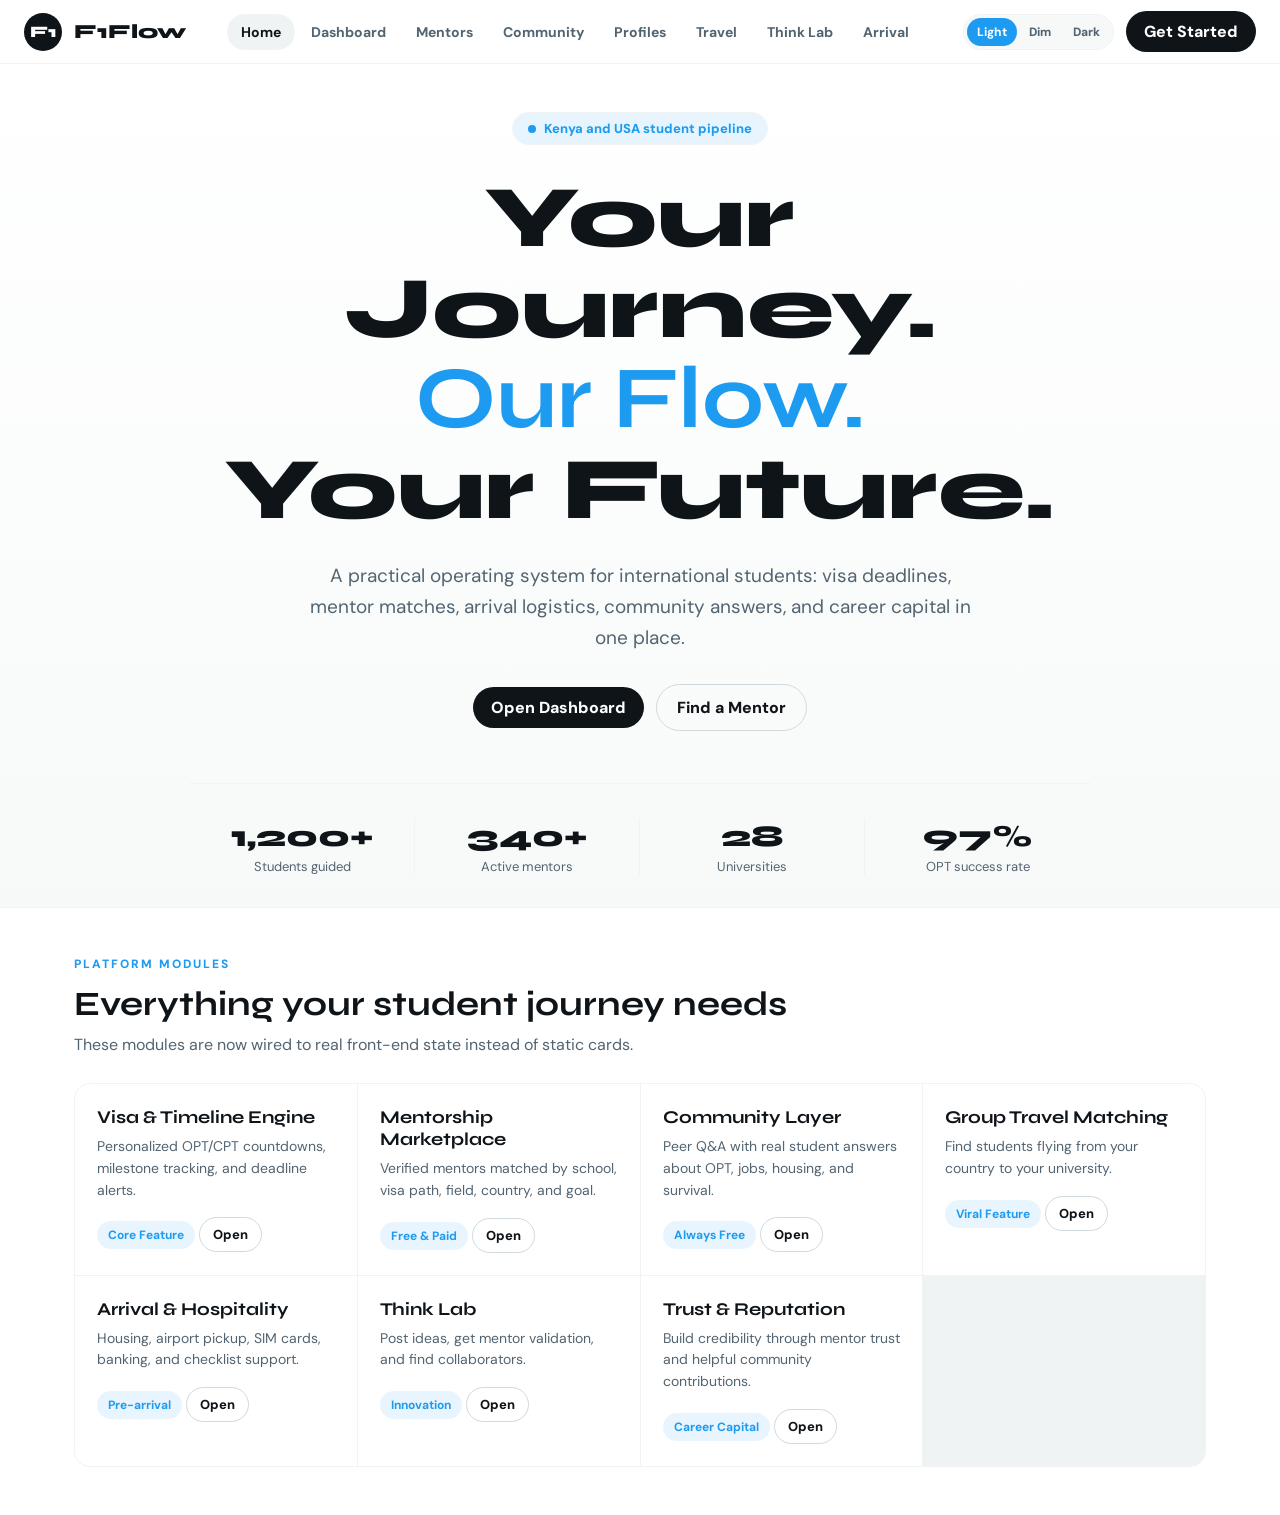
==== index.html @ 2e5401c5 "Add files via upload" ====
<!DOCTYPE html>
<html lang="en">
<head>
  <meta charset="UTF-8">
  <meta name="viewport" content="width=device-width, initial-scale=1.0">
  <title>F1Flow - Student Journey Dashboard</title>
  <link rel="preconnect" href="https://fonts.googleapis.com">
  <link rel="preconnect" href="https://fonts.gstatic.com" crossorigin>
  <link href="https://fonts.googleapis.com/css2?family=DM+Sans:ital,wght@0,300;0,400;0,500;0,700;1,300&family=Syne:wght@500;700;800&display=swap" rel="stylesheet">
  <link rel="stylesheet" href="styles.css">
</head>
<body>
  <nav class="topbar">
    <button class="brand" data-page="home" aria-label="Go to home">
      <span class="brand-mark">F1</span>
      <span class="brand-name">F1Flow</span>
    </button>
    <div class="nav-links" aria-label="Primary navigation">
      <button class="nav-link active" data-page="home">Home</button>
      <button class="nav-link" data-page="dashboard">Dashboard</button>
      <button class="nav-link" data-page="mentors">Mentors</button>
      <button class="nav-link" data-page="community">Community</button>
      <button class="nav-link" data-page="profiles">Profiles</button>
      <button class="nav-link" data-page="travel">Travel</button>
      <button class="nav-link" data-page="thinklab">Think Lab</button>
      <button class="nav-link" data-page="arrival">Arrival</button>
    </div>
    <div class="nav-actions">
      <div class="theme-switcher" aria-label="Theme switcher">
        <button class="theme-option active" data-theme="light">Light</button>
        <button class="theme-option" data-theme="dim">Dim</button>
        <button class="theme-option" data-theme="dark">Dark</button>
      </div>
      <button class="nav-cta" id="open-profile">Get Started</button>
    </div>
  </nav>

  <main>
    <section id="page-home" class="page active">
      <div class="hero">
        <div class="hero-bg" aria-hidden="true"></div>
        <div class="hero-content">
          <p class="eyebrow"><span></span> Kenya and USA student pipeline</p>
          <h1>Your Journey.<br><strong>Our Flow.</strong><br>Your Future.</h1>
          <p class="hero-copy">A practical operating system for international students: visa deadlines, mentor matches, arrival logistics, community answers, and career capital in one place.</p>
          <div class="hero-actions">
            <button class="btn primary" data-page="dashboard">Open Dashboard</button>
            <button class="btn secondary" data-page="mentors">Find a Mentor</button>
          </div>
          <div class="hero-stats">
            <article><strong>1,200+</strong><span>Students guided</span></article>
            <article><strong>340+</strong><span>Active mentors</span></article>
            <article><strong>28</strong><span>Universities</span></article>
            <article><strong>97%</strong><span>OPT success rate</span></article>
          </div>
        </div>
      </div>

      <section class="section">
        <p class="section-label">Platform Modules</p>
        <h2>Everything your student journey needs</h2>
        <p class="section-copy">These modules are now wired to real front-end state instead of static cards.</p>
        <div class="module-grid" id="module-grid"></div>
      </section>
    </section>

    <section id="page-dashboard" class="page shell">
      <div class="dashboard-grid">
        <div class="stack">
          <section class="panel profile-panel">
            <div class="avatar" id="dashboard-initials">FK</div>
            <div>
              <h2 id="dashboard-name">Welcome back, Fredrick</h2>
              <p id="dashboard-summary">Indiana University Bloomington · Health Informatics · F-1 Visa</p>
              <div class="badges">
                <span>F-1 Active</span>
                <span>OPT Eligible</span>
                <span>Trusted by 3 mentors</span>
              </div>
            </div>
          </section>

          <section class="panel timeline-panel">
            <div class="panel-title">Your Visa Timeline</div>
            <div class="countdown">
              <strong id="countdown-num">--</strong>
              <span id="countdown-label">days until OPT application window closes</span>
            </div>
            <div class="progress"><span id="timeline-fill"></span></div>
            <div class="timeline-meta">
              <span id="program-start">Program Start: Aug 2023</span>
              <span id="opt-deadline">OPT Deadline: --</span>
            </div>
            <div class="timeline-steps" id="timeline-steps"></div>
            <div class="actions-row">
              <button class="btn small primary" id="download-checklist">Download I-765 Checklist</button>
              <button class="btn small secondary" data-page="mentors">Ask a Mentor</button>
            </div>
          </section>

          <section class="metric-row">
            <article class="metric"><strong>82</strong><span>CPT Days Used</span></article>
            <article class="metric"><strong>3</strong><span>Mentors Trusted You</span></article>
            <article class="metric"><strong>12</strong><span>Community Answers</span></article>
          </section>

          <section class="panel">
            <div class="panel-title">Your Alerts</div>
            <div id="alerts"></div>
          </section>

          <section class="panel">
            <div class="panel-title">Quick Actions</div>
            <div class="quick-actions" id="quick-actions"></div>
          </section>
        </div>

        <aside class="stack">
          <section class="panel">
            <div class="panel-title">Matched Mentors</div>
            <div class="mini-list" id="matched-mentors"></div>
            <button class="btn small secondary full" data-page="mentors">View All Mentors</button>
          </section>
          <section class="panel trust-panel">
            <div class="panel-title">Trust Profile</div>
            <strong>3</strong>
            <span>Mentors trust you</span>
            <div class="trust-bars">
              <label>Reliability <span style="--w:90%"></span></label>
              <label>Helpfulness <span style="--w:75%"></span></label>
              <label>Engagement <span style="--w:60%"></span></label>
            </div>
          </section>
          <section class="panel">
            <div class="panel-title">Recent Activity</div>
            <div class="activity-list" id="activity-list"></div>
          </section>
        </aside>
      </div>
    </section>

    <section id="page-mentors" class="page shell">
      <header class="page-header">
        <h2>Find Your Mentor</h2>
        <p>Filter verified mentors by country, field, visa topic, and price type.</p>
      </header>
      <div class="toolbar">
        <input id="mentor-search" class="search" type="search" placeholder="Search mentors, tags, country...">
        <div class="chips" id="mentor-filters"></div>
      </div>
      <div class="card-grid" id="mentors-grid"></div>
    </section>

    <section id="page-community" class="page shell narrow">
      <header class="page-header">
        <h2>Community Q&amp;A</h2>
        <p>Questions and answers from students who are already in the journey.</p>
      </header>
      <form class="composer" id="post-form">
        <textarea id="post-body" placeholder="Ask about OPT, housing, jobs, life in the US..."></textarea>
        <div class="composer-footer">
          <select id="post-topic">
            <option>OPT/CPT</option>
            <option>Arrival</option>
            <option>Jobs</option>
            <option>Housing</option>
            <option>Life Tips</option>
          </select>
          <button class="btn small primary" type="submit">Post Question</button>
        </div>
      </form>
      <div class="chips" id="post-filters"></div>
      <div class="posts" id="posts"></div>
    </section>

    <section id="page-profiles" class="page shell profile-shell">
      <header class="page-header">
        <h2>Student &amp; Mentor Profiles</h2>
        <p>Professional profiles that show skills, education, qualifications, trust signals, and activity.</p>
      </header>
      <div class="toolbar">
        <input id="profile-search" class="search" type="search" placeholder="Search people, skills, schools...">
        <div class="chips" id="profile-filters"></div>
      </div>
      <div class="profile-layout">
        <aside class="profile-directory panel" id="profile-directory"></aside>
        <article class="profile-detail" id="profile-detail"></article>
      </div>
    </section>

    <section id="page-profile-dashboard" class="page shell profile-dashboard-shell">
      <header class="page-header">
        <button class="btn small secondary" data-page="profiles">Back to Profiles</button>
        <h2 id="profile-dashboard-title">Profile Dashboard</h2>
        <p id="profile-dashboard-subtitle">A dedicated workspace for this profile.</p>
      </header>
      <div id="profile-dashboard-content"></div>
    </section>

    <section id="page-travel" class="page shell">
      <header class="page-header">
        <h2>Group Travel Matching</h2>
        <p>Find students traveling from your country to your university and coordinate arrival together.</p>
      </header>
      <form class="finder" id="travel-form">
        <label>From Country<input id="travel-country" list="african-countries" placeholder="Search African country"></label>
        <label>To University<input id="travel-university" list="us-universities" placeholder="Search any US university"></label>
        <label>Travel Date<input id="travel-date" type="date"></label>
        <label>Intake<select id="travel-intake"><option>Fall 2025</option><option>Spring 2026</option><option>Fall 2026</option></select></label>
        <button class="btn primary" type="submit">Find Groups</button>
      </form>
      <div class="card-grid" id="travel-groups"></div>
    </section>

    <section id="page-thinklab" class="page shell">
      <header class="page-header">
        <h2>Think Lab</h2>
        <p>Post ideas, get validation, and find collaborators.</p>
      </header>
      <div class="toolbar">
        <button class="btn primary" id="submit-idea">Submit Idea</button>
        <div class="chips" id="idea-filters"></div>
      </div>
      <div class="card-grid" id="ideas-grid"></div>
    </section>

    <section id="page-arrival" class="page shell">
      <header class="page-header">
        <h2>Arrival &amp; Hospitality</h2>
        <p>Your first week checklist plus curated student services.</p>
      </header>
      <section class="panel arrival-checklist">
        <div class="panel-title">Your Arrival Checklist</div>
        <div class="checklist" id="arrival-checklist"></div>
      </section>
      <div class="chips tabs" id="arrival-tabs"></div>
      <div class="card-grid" id="arrival-services"></div>
    </section>
  </main>

  <div class="modal" id="profile-modal" aria-hidden="true">
    <form class="modal-panel" id="profile-form">
      <button type="button" class="icon-btn" id="close-profile" aria-label="Close">×</button>
      <h2>Set Up Your Profile</h2>
      <p>This personalizes your timeline, mentor matches, and travel groups.</p>
      <label>Your Name<input name="name" type="text" placeholder="Fredrick Kamau" required></label>
      <div class="split">
        <label>Country<input name="country" type="text" list="african-countries" placeholder="Search African country"></label>
        <label>Status<select name="status"><option>Current F-1 Student</option><option>Student Arriving</option><option>Mentor / Alumni</option><option>Lecturer / Educator</option></select></label>
      </div>
      <label>University<input name="university" type="text" list="us-universities" placeholder="Indiana University Bloomington"></label>
      <div class="split">
        <label>Program Start<input name="programStart" type="month" value="2023-08"></label>
        <label>Graduation Date<input name="graduation" type="month" value="2025-05"></label>
      </div>
      <label>Field of Study<select name="field"><option>Health Informatics</option><option>Computer Science</option><option>Data Science</option><option>Business</option><option>Engineering</option></select></label>
      <button class="btn primary full" type="submit">Go to My Dashboard</button>
    </form>
  </div>

  <datalist id="us-universities"></datalist>
  <datalist id="african-countries"></datalist>

  <script src="app.js"></script>
</body>
</html>
---- styles.css ----
*{box-sizing:border-box;margin:0;padding:0}
:root{
  color-scheme:light;
  --bg:#ffffff;--surface:#ffffff;--surface-2:#f7f9f9;--surface-3:#eff3f4;
  --text:#0f1419;--muted:#536471;--dim:#687684;--line:#eff3f4;--line-strong:#cfd9de;
  --accent:#1d9bf0;--accent-soft:rgba(29,155,240,.1);--green:#00ba7c;--gold:#f5a300;--red:#f4212e;
  --shadow:0 12px 28px rgba(15,20,25,.08);--nav-bg:rgba(255,255,255,.86);
}
:root[data-theme="dim"]{
  color-scheme:dark;
  --bg:#15202b;--surface:#15202b;--surface-2:#1e2b37;--surface-3:#273746;
  --text:#f7f9f9;--muted:#8b98a5;--dim:#6f7d8b;--line:#38444d;--line-strong:#536471;
  --accent:#1d9bf0;--accent-soft:rgba(29,155,240,.16);--green:#00ba7c;--gold:#ffd400;--red:#f4212e;
  --shadow:0 18px 40px rgba(0,0,0,.22);--nav-bg:rgba(21,32,43,.88);
}
:root[data-theme="dark"]{
  color-scheme:dark;
  --bg:#000000;--surface:#000000;--surface-2:#080808;--surface-3:#16181c;
  --text:#e7e9ea;--muted:#71767b;--dim:#536471;--line:#2f3336;--line-strong:#536471;
  --accent:#1d9bf0;--accent-soft:rgba(29,155,240,.18);--green:#00ba7c;--gold:#ffd400;--red:#f4212e;
  --shadow:none;--nav-bg:rgba(0,0,0,.86);
}
body{font-family:"DM Sans",-apple-system,BlinkMacSystemFont,"Segoe UI",sans-serif;background:var(--bg);color:var(--text);min-height:100vh;overflow-x:hidden}
h1,h2,h3,h4{font-family:"Syne","DM Sans",sans-serif;letter-spacing:0}
button,input,select,textarea{font:inherit}
button{cursor:pointer}
.topbar{position:fixed;inset:0 0 auto;z-index:50;min-height:64px;padding:0 24px;display:flex;align-items:center;justify-content:space-between;background:var(--nav-bg);backdrop-filter:blur(18px);border-bottom:1px solid var(--line)}
.brand{display:flex;align-items:center;gap:12px;background:transparent;border:0;color:var(--text)}
.text-link{border:0;background:transparent;color:var(--text);font:inherit;font-weight:800;text-align:left;padding:0;cursor:pointer}
.text-link:hover{color:var(--accent);text-decoration:underline;text-underline-offset:3px}
.title-link{font-size:inherit}
.avatar-button{border:0;cursor:pointer}
.avatar-button:hover{filter:brightness(.92)}
.brand-mark{width:38px;height:38px;border-radius:50%;display:grid;place-items:center;background:var(--text);color:var(--bg);font-family:"Syne";font-weight:800}
.brand-name{font-family:"Syne";font-weight:800;font-size:20px;color:var(--text)}
.nav-links{display:flex;align-items:center;gap:2px}
.nav-actions{display:flex;align-items:center;gap:12px}
.nav-link,.nav-cta,.btn,.chip,.icon-btn,.theme-option{border:0;border-radius:999px;color:var(--text);transition:.18s ease}
.nav-link{background:transparent;color:var(--muted);padding:9px 14px;font-size:14px;font-weight:700}
.nav-link:hover,.nav-link.active{background:var(--surface-3);color:var(--text)}
.nav-cta,.btn.primary{background:var(--text);color:var(--bg);padding:10px 18px;font-weight:800}
.nav-cta:hover,.btn.primary:hover{opacity:.88}
.theme-switcher{display:flex;align-items:center;gap:2px;padding:3px;background:var(--surface-2);border:1px solid var(--line);border-radius:999px}
.theme-option{background:transparent;color:var(--muted);padding:6px 10px;font-size:12px;font-weight:800}
.theme-option.active{background:var(--accent);color:white}
.btn{display:inline-flex;align-items:center;justify-content:center;gap:8px;padding:12px 20px;font-weight:800}
.btn.secondary{background:transparent;border:1px solid var(--line-strong);color:var(--text)}
.btn.secondary:hover,.chip:hover,.quick-action:hover{background:var(--surface-2)}
.btn.small{padding:8px 13px;font-size:13px}.btn.full{width:100%}
.page{display:none;min-height:100vh;padding-top:64px}.page.active{display:block}
.hero{position:relative;min-height:calc(100vh - 64px);display:grid;place-items:center;padding:48px 24px 32px;overflow:hidden;border-bottom:1px solid var(--line)}
.hero-bg{position:absolute;inset:0;background:linear-gradient(180deg,var(--surface),var(--surface-2));opacity:.96}
:root[data-theme="dim"] .hero-bg,:root[data-theme="dark"] .hero-bg{background:linear-gradient(180deg,var(--surface),var(--bg))}
.hero-content{position:relative;text-align:center;max-width:900px;animation:rise .45s ease both}
.eyebrow{display:inline-flex;align-items:center;gap:8px;padding:7px 15px;border:1px solid var(--line);border-radius:999px;color:var(--accent);background:var(--accent-soft);font-size:13px;font-weight:800;margin-bottom:28px}
.eyebrow span{width:8px;height:8px;border-radius:50%;background:var(--accent);animation:pulse 1.8s infinite}
.hero h1{font-size:clamp(50px,8vw,88px);line-height:1.03;font-weight:800}
.hero h1 strong{color:var(--accent)}
.hero-copy{max-width:680px;margin:24px auto 30px;color:var(--muted);font-size:19px;line-height:1.65;font-weight:400}
.hero-actions,.actions-row,.toolbar{display:flex;gap:12px;align-items:center;flex-wrap:wrap}
.hero-actions{justify-content:center}
.hero-stats{display:grid;grid-template-columns:repeat(4,1fr);gap:0;margin-top:52px;padding-top:34px;border-top:1px solid var(--line)}
.hero-stats article{display:grid;gap:4px;padding:0 18px;border-right:1px solid var(--line)}
.hero-stats article:last-child{border-right:0}
.hero-stats strong{font:800 30px "Syne";color:var(--text)}
.hero-stats span{font-size:13px;color:var(--muted)}
.section,.shell{max-width:1180px;margin:auto;padding:48px 24px}.narrow{max-width:820px}
.section-label{color:var(--accent);font-size:12px;text-transform:uppercase;letter-spacing:2px;font-weight:800;margin-bottom:12px}
.section h2,.page-header h2{font-size:34px;margin-bottom:8px}
.section-copy,.page-header p{color:var(--muted);line-height:1.6;margin-bottom:26px}
.module-grid,.card-grid{display:grid;grid-template-columns:repeat(auto-fit,minmax(272px,1fr));gap:1px;background:var(--line);border:1px solid var(--line);border-radius:16px;overflow:hidden}
.module-card,.card,.panel,.post-card,.metric{background:var(--surface);border:1px solid var(--line);padding:22px}
.module-card,.card,.post-card{transition:.18s ease}
.module-card:hover,.card:hover,.post-card:hover{background:var(--surface-2)}
.module-card{border:0}.module-card h3,.card h3{font-size:18px;margin-bottom:8px}.module-card p,.card p{color:var(--muted);font-size:14px;line-height:1.55}.module-card button{margin-top:16px}
.dashboard-grid{display:grid;grid-template-columns:minmax(0,1fr) 340px;gap:18px}.stack{display:flex;flex-direction:column;gap:18px}
.panel{border-radius:16px;box-shadow:var(--shadow)}
.panel-title{font-weight:800;color:var(--text);margin-bottom:16px}
.profile-panel{display:flex;gap:18px;align-items:center;background:var(--surface)}
.avatar,.card-avatar{border-radius:50%;display:grid;place-items:center;background:var(--accent);color:white;font-weight:800;flex:none}
.avatar{width:62px;height:62px;font:800 22px "Syne"}
.card-avatar{width:52px;height:52px}
.profile-panel p{color:var(--muted);margin:5px 0 12px}.badges,.tags{display:flex;gap:7px;flex-wrap:wrap}
.badges span,.tag,.pill{font-size:12px;padding:5px 10px;border-radius:999px;background:var(--accent-soft);color:var(--accent);border:1px solid transparent;font-weight:700}
.timeline-panel{border-color:var(--line)}
.countdown{text-align:center;padding:18px 0}.countdown strong{display:block;font:800 76px "Syne";color:var(--text)}.countdown span{color:var(--muted)}
.progress{height:8px;background:var(--surface-3);border-radius:999px;overflow:hidden}.progress span{display:block;height:100%;width:0;background:var(--accent);transition:.35s ease}
.timeline-meta{display:flex;justify-content:space-between;color:var(--muted);font-size:12px;margin:10px 0 16px}.timeline-steps{display:grid;gap:10px}
.step{display:flex;gap:12px;align-items:flex-start}.step b{width:24px;height:24px;display:grid;place-items:center;border-radius:50%;background:var(--surface-3);font-size:12px;flex:none;color:var(--muted)}
.step.done b{background:rgba(0,186,124,.14);color:var(--green)}.step.active b{background:var(--accent-soft);color:var(--accent)}
.step p{font-size:14px}.step span{display:block;color:var(--muted);font-size:12px;margin-top:2px}
.metric-row{display:grid;grid-template-columns:repeat(3,1fr);gap:12px}.metric{border-radius:16px;text-align:center;box-shadow:var(--shadow)}
.metric strong{display:block;font:800 32px "Syne";color:var(--text)}.metric span{color:var(--muted);font-size:12px}
.alert{padding:12px 14px;border-radius:14px;margin-top:10px;font-size:14px;line-height:1.5}
.alert.warn{background:rgba(245,163,0,.12);border:1px solid rgba(245,163,0,.28);color:var(--text)}
.alert.info{background:var(--accent-soft);border:1px solid rgba(29,155,240,.22);color:var(--text)}
.quick-actions{display:grid;grid-template-columns:repeat(2,1fr);gap:10px}.quick-action{background:var(--surface);border:1px solid var(--line);border-radius:14px;padding:14px;text-align:left;color:var(--text)}
.quick-action strong{display:block}.quick-action span{color:var(--muted);font-size:12px}.mini-list,.activity-list,.posts{display:grid;gap:1px;background:var(--line);border-radius:16px;overflow:hidden}
.mini-item{display:flex;align-items:center;gap:12px;padding:12px;background:var(--surface)}.mini-item div:nth-child(2){flex:1}.mini-item p{color:var(--muted);font-size:12px}
.trust-panel{text-align:center}.trust-panel>strong{font:800 44px "Syne";color:var(--text)}.trust-panel>span{display:block;color:var(--muted);font-size:13px}
.trust-bars{display:grid;gap:10px;margin-top:18px;text-align:left}.trust-bars label{display:grid;grid-template-columns:92px 1fr;gap:10px;align-items:center;color:var(--muted);font-size:13px}.trust-bars span{height:7px;border-radius:999px;background:linear-gradient(90deg,var(--accent) var(--w),var(--surface-3) 0)}
.toolbar{justify-content:space-between;margin:22px 0}.search,.composer textarea,.finder input,.finder select,.modal input,.modal select,.composer select{background:var(--surface);border:1px solid var(--line-strong);border-radius:14px;color:var(--text);outline:0;padding:11px 13px}
.search:focus,.composer textarea:focus,.finder input:focus,.finder select:focus,.modal input:focus,.modal select:focus{border-color:var(--accent);box-shadow:0 0 0 1px var(--accent)}
.search{min-width:min(100%,340px)}.chips{display:flex;gap:8px;flex-wrap:wrap}.chip{background:var(--surface);border:1px solid var(--line);color:var(--muted);padding:8px 14px;font-size:13px;font-weight:800}.chip.active{background:var(--accent);border-color:var(--accent);color:white}
.card-head{display:flex;gap:12px;margin-bottom:14px}.tags{margin:14px 0}.card-actions{display:flex;gap:8px;flex-wrap:wrap;margin-top:15px}.empty{color:var(--muted);padding:24px;background:var(--surface);text-align:center;grid-column:1/-1}
.composer{background:var(--surface);border:1px solid var(--line);border-radius:16px;padding:18px;margin-bottom:18px;box-shadow:var(--shadow)}.composer textarea{width:100%;min-height:90px;resize:vertical}.composer-footer{display:flex;justify-content:space-between;gap:12px;margin-top:12px}
.post-card{border-radius:0}.post-meta{display:flex;gap:8px;align-items:center;color:var(--muted);font-size:13px;margin-bottom:9px}.post-meta strong{color:var(--text)}.post-card h3{font-size:16px;margin-bottom:6px}.post-actions{display:flex;gap:16px;color:var(--muted);font-size:12px;margin-top:12px}
.profile-shell{max-width:1120px}.profile-layout{display:grid;grid-template-columns:320px minmax(0,1fr);gap:18px;align-items:start}.profile-directory{padding:0;overflow:hidden;position:sticky;top:84px}.directory-item{width:100%;display:flex;gap:12px;align-items:center;padding:14px;border:0;border-bottom:1px solid var(--line);background:var(--surface);color:var(--text);text-align:left}.directory-item:last-child{border-bottom:0}.directory-item:hover,.directory-item.active{background:var(--surface-2)}.directory-item small{display:block;color:var(--muted);font-size:12px;margin-top:2px;line-height:1.35}.profile-detail{display:grid;gap:18px}.profile-hero-card{padding:0;overflow:hidden}.profile-cover{height:132px;background:linear-gradient(135deg,var(--accent),#7dd3fc)}:root[data-theme="dark"] .profile-cover,:root[data-theme="dim"] .profile-cover{background:linear-gradient(135deg,#1d9bf0,#334155)}.profile-main{position:relative;padding:0 24px 24px}.profile-avatar{width:116px;height:116px;border-radius:50%;display:grid;place-items:center;background:var(--accent);color:white;border:4px solid var(--surface);font:800 36px "Syne";margin-top:-58px}.profile-actions{position:absolute;right:24px;top:18px;display:flex;gap:8px;flex-wrap:wrap;justify-content:flex-end}.profile-main h2{font-size:30px;margin-top:12px}.profile-headline{font-size:17px;color:var(--text);line-height:1.45;margin-top:4px}.profile-meta{color:var(--muted);margin-top:6px}.profile-stats{display:flex;gap:14px;flex-wrap:wrap;margin-top:18px;color:var(--muted);font-size:14px}.profile-stats strong{color:var(--text)}.profile-content-grid{display:grid;grid-template-columns:1fr 1fr;gap:18px}.profile-section h3{font-size:18px;margin-bottom:12px}.profile-section p{color:var(--muted);line-height:1.55}.skill-list{display:flex;gap:8px;flex-wrap:wrap}.skill-list span{padding:8px 12px;border-radius:999px;background:var(--accent-soft);color:var(--accent);font-weight:800;font-size:13px}.profile-list{display:grid;gap:10px}.profile-list p{padding-left:14px;border-left:3px solid var(--accent-soft)}
.profile-dashboard-shell{max-width:1120px}.profile-dashboard-hero{display:grid;grid-template-columns:auto 1fr auto;gap:18px;align-items:center;margin-bottom:18px}.profile-dashboard-hero .card-avatar{width:64px;height:64px}.profile-dashboard-hero h3{font-size:22px;margin:8px 0 6px}.profile-dashboard-hero p{color:var(--muted);line-height:1.55}.profile-dashboard-metrics{display:grid;grid-template-columns:repeat(4,1fr);gap:12px;margin-bottom:18px}.profile-dashboard-grid{display:grid;grid-template-columns:repeat(2,1fr);gap:18px}.dashboard-section-card h3{font-size:18px;margin-bottom:12px}.dashboard-section-card.wide{grid-column:1/-1}.strength-row{display:grid;grid-template-columns:140px 1fr;align-items:center;gap:14px;margin-top:14px;color:var(--muted);font-weight:800}.strength-row b{height:10px;border-radius:999px;background:linear-gradient(90deg,var(--accent) var(--w),var(--surface-3) 0)}
.section-heading-row{display:flex;align-items:flex-start;justify-content:space-between;gap:14px;margin-bottom:14px}.section-heading-row p{color:var(--muted);line-height:1.5}.recommendation-list{display:grid;gap:10px}.recommendation-item{display:grid;grid-template-columns:auto 1fr auto;gap:12px;align-items:center;padding:12px;border:1px solid var(--line);border-radius:14px;background:var(--surface)}.recommendation-item p{color:var(--muted);font-size:13px;line-height:1.4;margin-top:3px}
.finder{display:grid;grid-template-columns:repeat(4,1fr) auto;gap:12px;align-items:end;background:var(--surface);border:1px solid var(--line);border-radius:16px;padding:18px;margin:22px 0;box-shadow:var(--shadow)}
.finder label,.modal label{display:grid;gap:6px;color:var(--muted);font-size:12px;text-transform:uppercase;letter-spacing:1px;font-weight:800}.route{font-weight:800;margin-bottom:10px;color:var(--text)}
.checklist{display:grid;grid-template-columns:repeat(auto-fit,minmax(220px,1fr));gap:10px}.check-item{display:flex;gap:10px;align-items:center;background:var(--surface);border:1px solid var(--line);border-radius:14px;padding:12px;color:var(--text)}
.check-item:hover{background:var(--surface-2)}.check-box{width:21px;height:21px;display:grid;place-items:center;border:2px solid var(--line-strong);border-radius:50%;flex:none}.check-item.done{opacity:.74}.check-item.done .check-box{background:var(--accent);border-color:var(--accent);color:white}
.modal{position:fixed;inset:0;z-index:100;background:rgba(0,0,0,.55);display:none;align-items:center;justify-content:center;padding:20px;backdrop-filter:blur(5px)}.modal.open{display:flex}
.modal-panel{position:relative;width:min(540px,100%);max-height:88vh;overflow:auto;background:var(--surface);border:1px solid var(--line);border-radius:16px;padding:28px;display:grid;gap:15px;box-shadow:var(--shadow)}.modal-panel p{color:var(--muted);line-height:1.5}
.icon-btn{position:absolute;right:16px;top:16px;width:32px;height:32px;background:var(--surface-2);border:1px solid var(--line);font-size:20px}.split{display:grid;grid-template-columns:1fr 1fr;gap:12px}
@keyframes rise{from{opacity:0;transform:translateY(16px)}to{opacity:1;transform:none}}@keyframes pulse{50%{opacity:.35}}
@media(max-width:980px){.topbar{height:auto;align-items:flex-start;padding:12px 16px;flex-wrap:wrap}.nav-links{order:3;width:100%;overflow:auto;padding-top:10px}.nav-actions{margin-left:auto}.page{padding-top:112px}.dashboard-grid,.finder,.profile-layout,.profile-dashboard-hero{grid-template-columns:1fr}.profile-dashboard-metrics,.profile-dashboard-grid{grid-template-columns:1fr 1fr}.profile-directory{position:static}.profile-content-grid{grid-template-columns:1fr}.hero-stats,.metric-row{grid-template-columns:repeat(2,1fr)}.hero-stats article:nth-child(2){border-right:0}.section,.shell{padding:40px 18px}.hero h1{font-size:48px}.hero-copy{font-size:16px}.split{grid-template-columns:1fr}}
@media(max-width:620px){.theme-switcher{display:none}.nav-cta{display:none}.quick-actions,.hero-stats,.metric-row,.profile-dashboard-metrics,.profile-dashboard-grid,.recommendation-item{grid-template-columns:1fr}.hero-stats article{border-right:0;border-bottom:1px solid var(--line);padding:14px}.hero-stats article:last-child{border-bottom:0}.timeline-meta,.composer-footer,.section-heading-row{flex-direction:column;align-items:flex-start}.countdown strong{font-size:58px}.module-grid,.card-grid{grid-template-columns:1fr}.profile-cover{height:96px}.profile-main{padding:0 18px 20px}.profile-avatar{width:92px;height:92px;font-size:28px;margin-top:-46px}.profile-actions{position:static;margin-top:12px;justify-content:flex-start}.profile-main h2{font-size:25px}.profile-stats{display:grid;gap:8px}.strength-row{grid-template-columns:1fr}}
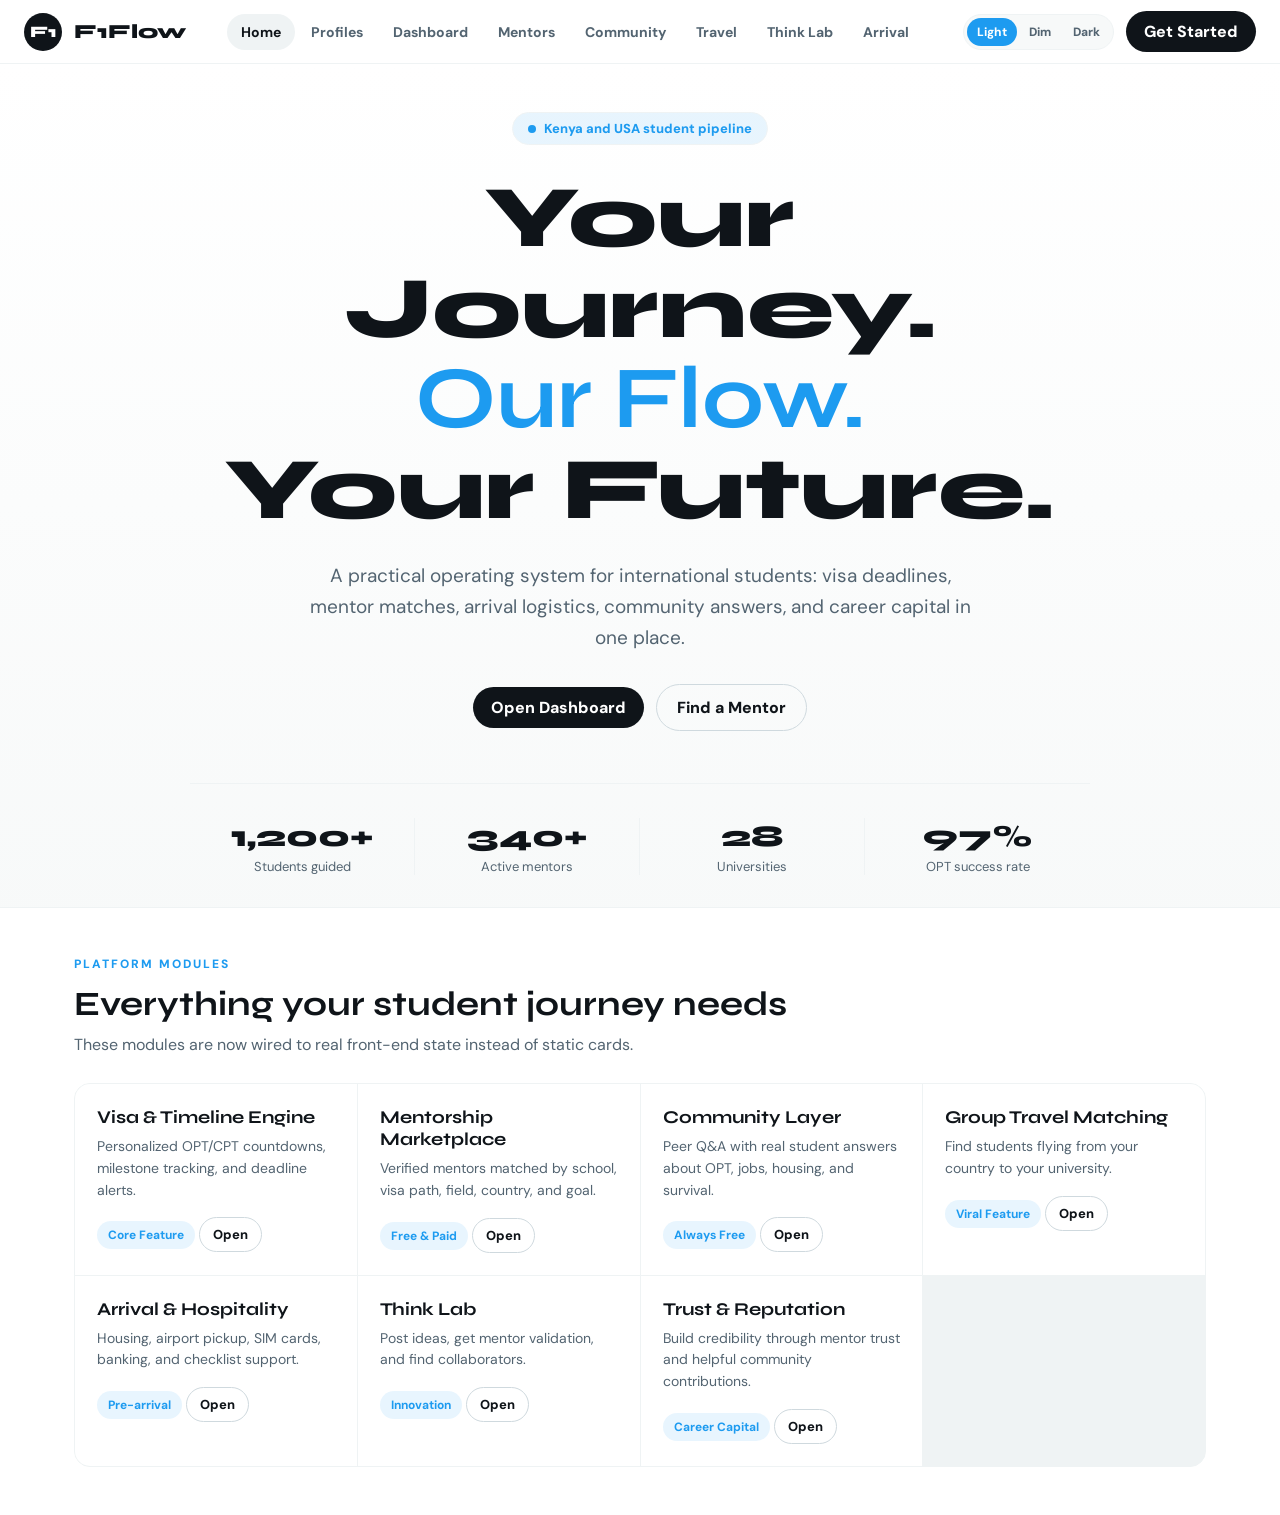
==== commit bdb14462: "Update index.html" ====
--- a/index.html
+++ b/index.html
@@ -17,10 +17,10 @@
     </button>
     <div class="nav-links" aria-label="Primary navigation">
       <button class="nav-link active" data-page="home">Home</button>
+      <button class="nav-link" data-page="profiles">Profiles</button>
       <button class="nav-link" data-page="dashboard">Dashboard</button>
       <button class="nav-link" data-page="mentors">Mentors</button>
       <button class="nav-link" data-page="community">Community</button>
-      <button class="nav-link" data-page="profiles">Profiles</button>
       <button class="nav-link" data-page="travel">Travel</button>
       <button class="nav-link" data-page="thinklab">Think Lab</button>
       <button class="nav-link" data-page="arrival">Arrival</button>
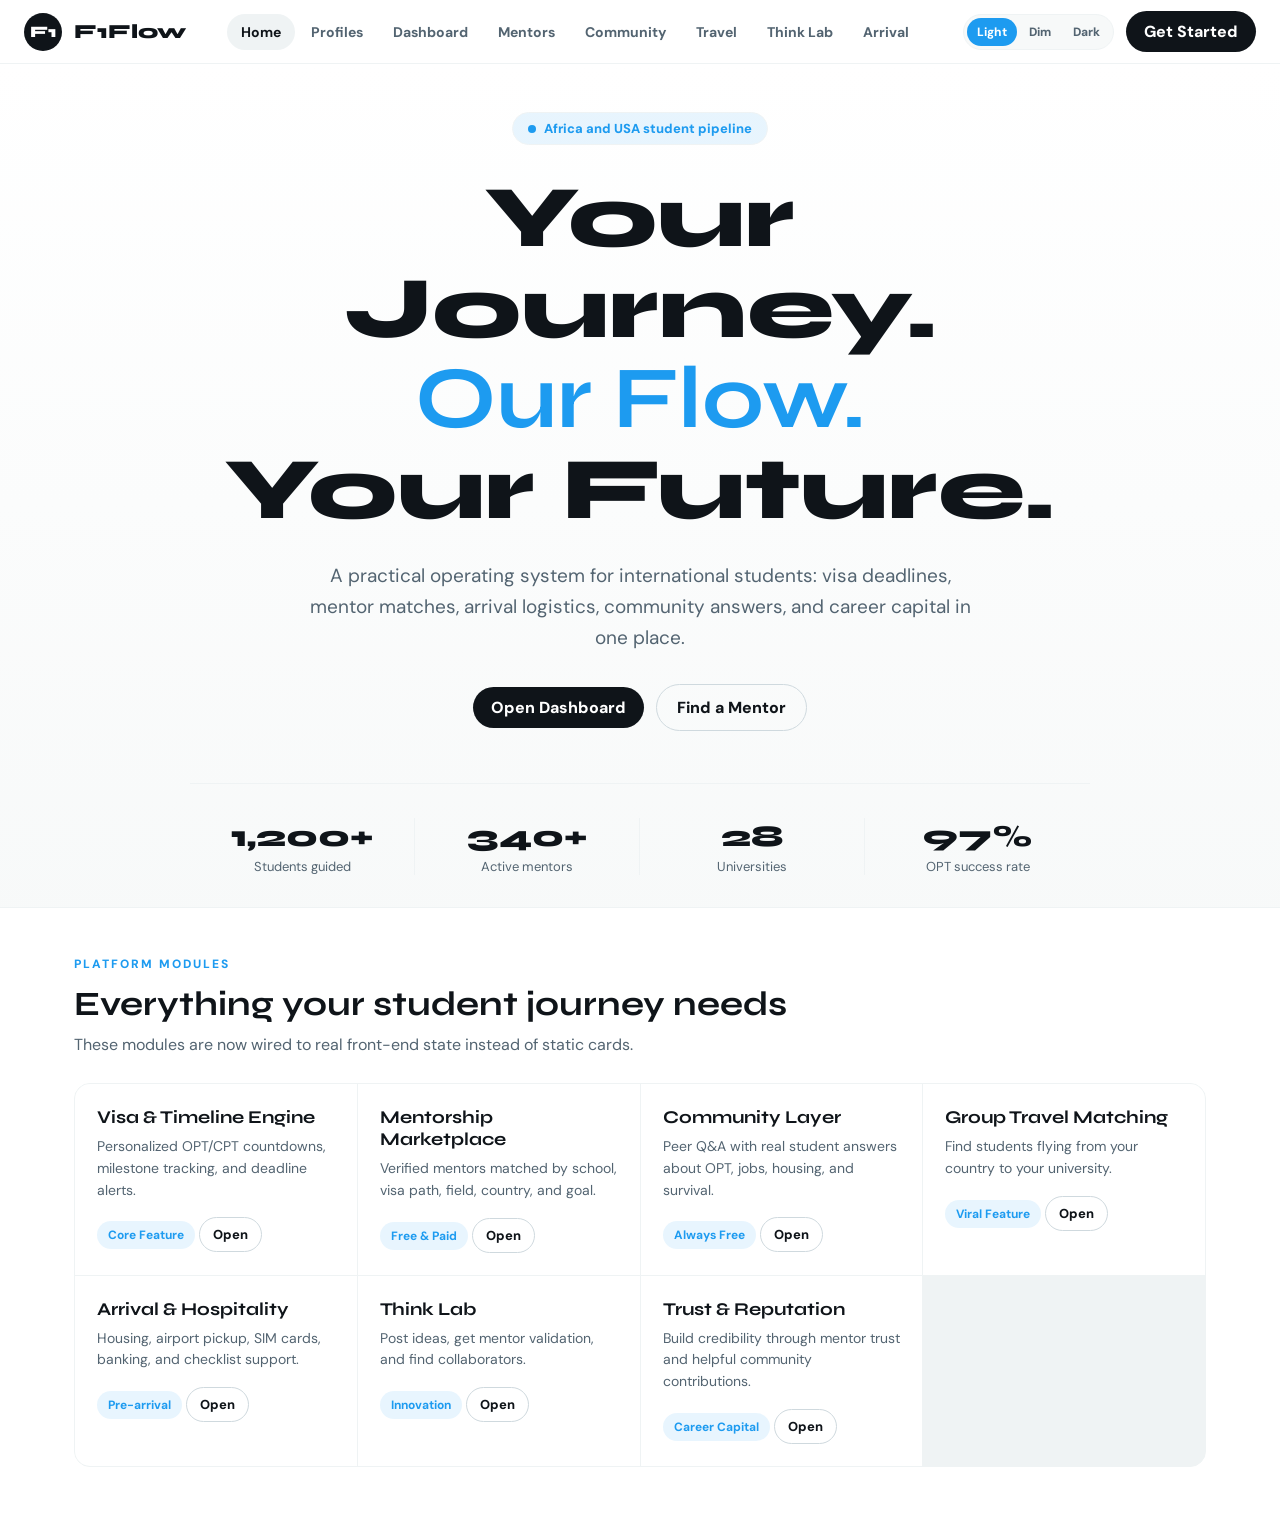
==== commit 558fb1f6: "Update student pipeline description in index.html" ====
--- a/index.html
+++ b/index.html
@@ -40,7 +40,7 @@
       <div class="hero">
         <div class="hero-bg" aria-hidden="true"></div>
         <div class="hero-content">
-          <p class="eyebrow"><span></span> Kenya and USA student pipeline</p>
+          <p class="eyebrow"><span></span> Africa and USA student pipeline</p>
           <h1>Your Journey.<br><strong>Our Flow.</strong><br>Your Future.</h1>
           <p class="hero-copy">A practical operating system for international students: visa deadlines, mentor matches, arrival logistics, community answers, and career capital in one place.</p>
           <div class="hero-actions">
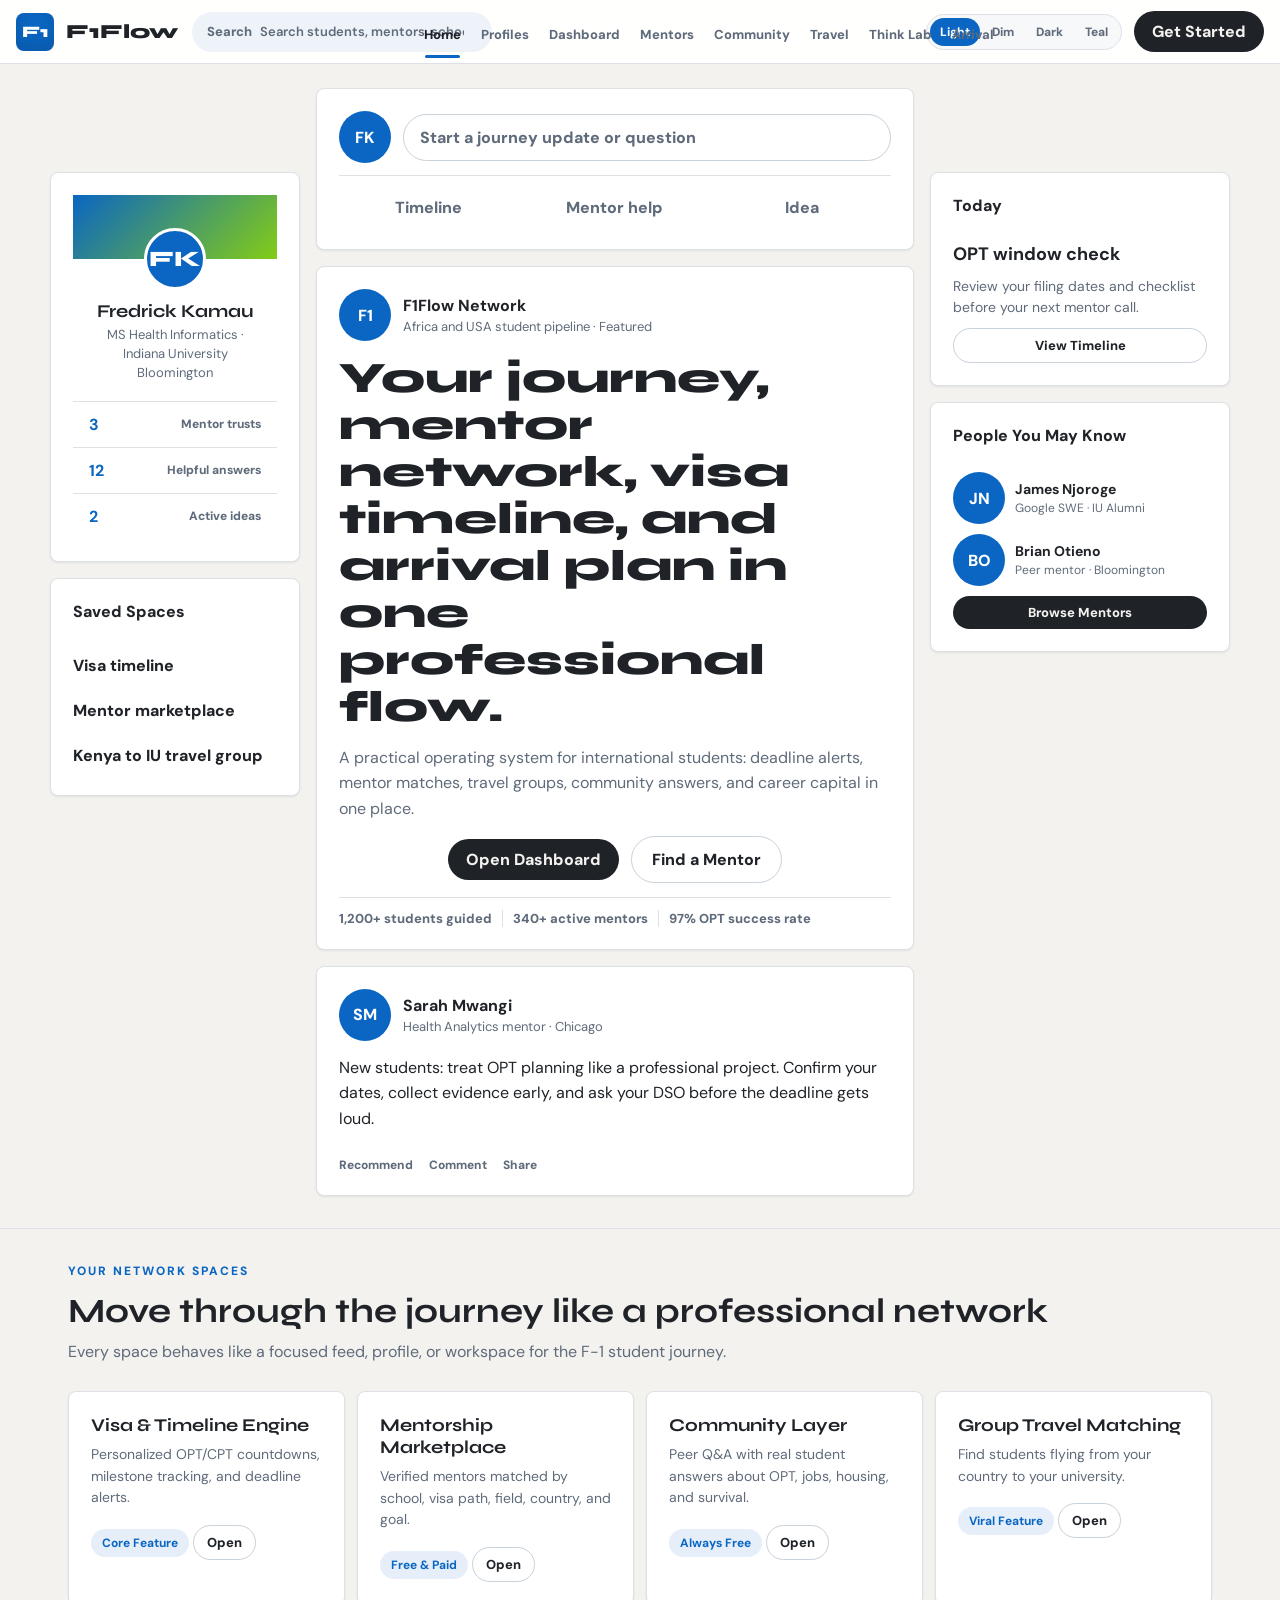
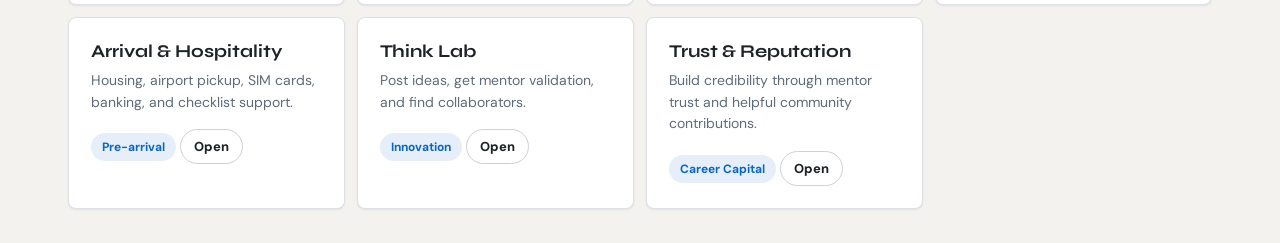
==== commit 69c8fdf7: "Add files via upload" ====
--- a/index.html
+++ b/index.html
@@ -15,6 +15,10 @@
       <span class="brand-mark">F1</span>
       <span class="brand-name">F1Flow</span>
     </button>
+    <label class="social-search" aria-label="Search F1Flow">
+      <span>Search</span>
+      <input id="global-search" type="search" placeholder="Search students, mentors, schools">
+    </label>
     <div class="nav-links" aria-label="Primary navigation">
       <button class="nav-link active" data-page="home">Home</button>
       <button class="nav-link" data-page="profiles">Profiles</button>
@@ -30,6 +34,7 @@
         <button class="theme-option active" data-theme="light">Light</button>
         <button class="theme-option" data-theme="dim">Dim</button>
         <button class="theme-option" data-theme="dark">Dark</button>
+        <button class="theme-option" data-theme="teal">Teal</button>
       </div>
       <button class="nav-cta" id="open-profile">Get Started</button>
     </div>
@@ -39,32 +44,123 @@
     <section id="page-home" class="page active">
       <div class="hero">
         <div class="hero-bg" aria-hidden="true"></div>
-        <div class="hero-content">
-          <p class="eyebrow"><span></span> Africa and USA student pipeline</p>
-          <h1>Your Journey.<br><strong>Our Flow.</strong><br>Your Future.</h1>
-          <p class="hero-copy">A practical operating system for international students: visa deadlines, mentor matches, arrival logistics, community answers, and career capital in one place.</p>
-          <div class="hero-actions">
-            <button class="btn primary" data-page="dashboard">Open Dashboard</button>
-            <button class="btn secondary" data-page="mentors">Find a Mentor</button>
-          </div>
-          <div class="hero-stats">
-            <article><strong>1,200+</strong><span>Students guided</span></article>
-            <article><strong>340+</strong><span>Active mentors</span></article>
-            <article><strong>28</strong><span>Universities</span></article>
-            <article><strong>97%</strong><span>OPT success rate</span></article>
-          </div>
+        <div class="home-network">
+          <aside class="network-rail">
+            <section class="panel social-profile-card">
+              <div class="social-cover"></div>
+              <div class="social-profile-body">
+                <div class="avatar">FK</div>
+                <h2>Fredrick Kamau</h2>
+                <p>MS Health Informatics · Indiana University Bloomington</p>
+              </div>
+              <div class="social-stats">
+                <button data-page="profiles"><strong>3</strong><span>Mentor trusts</span></button>
+                <button data-page="community"><strong>12</strong><span>Helpful answers</span></button>
+                <button data-page="thinklab"><strong>2</strong><span>Active ideas</span></button>
+              </div>
+            </section>
+
+            <section class="panel rail-card">
+              <div class="panel-title">Saved Spaces</div>
+              <button data-page="dashboard">Visa timeline</button>
+              <button data-page="mentors">Mentor marketplace</button>
+              <button data-page="travel">Kenya to IU travel group</button>
+            </section>
+          </aside>
+
+          <section class="network-feed">
+            <form class="panel status-composer">
+              <div class="composer-line">
+                <div class="card-avatar">FK</div>
+                <button type="button" data-page="community">Start a journey update or question</button>
+              </div>
+              <div class="composer-actions">
+                <button type="button" data-page="dashboard">Timeline</button>
+                <button type="button" data-page="mentors">Mentor help</button>
+                <button type="button" data-page="thinklab">Idea</button>
+              </div>
+            </form>
+
+            <article class="panel social-post">
+              <div class="post-author">
+                <div class="card-avatar">F1</div>
+                <div>
+                  <strong>F1Flow Network</strong>
+                  <span>Africa and USA student pipeline · Featured</span>
+                </div>
+              </div>
+              <h1>Your journey, mentor network, visa timeline, and arrival plan in one professional flow.</h1>
+              <p>A practical operating system for international students: deadline alerts, mentor matches, travel groups, community answers, and career capital in one place.</p>
+              <div class="hero-actions">
+                <button class="btn primary" data-page="dashboard">Open Dashboard</button>
+                <button class="btn secondary" data-page="mentors">Find a Mentor</button>
+              </div>
+              <div class="social-reactions">
+                <span>1,200+ students guided</span>
+                <span>340+ active mentors</span>
+                <span>97% OPT success rate</span>
+              </div>
+            </article>
+
+            <article class="panel social-post compact-post">
+              <div class="post-author">
+                <div class="card-avatar">SM</div>
+                <div>
+                  <strong>Sarah Mwangi</strong>
+                  <span>Health Analytics mentor · Chicago</span>
+                </div>
+              </div>
+              <p>New students: treat OPT planning like a professional project. Confirm your dates, collect evidence early, and ask your DSO before the deadline gets loud.</p>
+              <div class="post-actions">
+                <button data-action="recommend" data-label="Sarah Mwangi update">Recommend</button><button data-action="comment" data-label="Sarah Mwangi update">Comment</button><button data-action="share" data-label="Sarah Mwangi update">Share</button>
+              </div>
+            </article>
+          </section>
+
+          <aside class="network-rail">
+            <section class="panel rail-card timeline-widget">
+              <div class="panel-title">Today</div>
+              <strong>OPT window check</strong>
+              <p>Review your filing dates and checklist before your next mentor call.</p>
+              <button class="btn small secondary full" data-page="dashboard">View Timeline</button>
+            </section>
+
+            <section class="panel rail-card">
+              <div class="panel-title">People You May Know</div>
+              <div class="suggestion-row">
+                <div class="card-avatar">JN</div>
+                <div><strong>James Njoroge</strong><span>Google SWE · IU Alumni</span></div>
+              </div>
+              <div class="suggestion-row">
+                <div class="card-avatar">BO</div>
+                <div><strong>Brian Otieno</strong><span>Peer mentor · Bloomington</span></div>
+              </div>
+              <button class="btn small primary full" data-page="mentors">Browse Mentors</button>
+            </section>
+          </aside>
         </div>
       </div>
 
       <section class="section">
-        <p class="section-label">Platform Modules</p>
-        <h2>Everything your student journey needs</h2>
-        <p class="section-copy">These modules are now wired to real front-end state instead of static cards.</p>
+        <p class="section-label">Your Network Spaces</p>
+        <h2>Move through the journey like a professional network</h2>
+        <p class="section-copy">Every space behaves like a focused feed, profile, or workspace for the F-1 student journey.</p>
         <div class="module-grid" id="module-grid"></div>
       </section>
     </section>
 
     <section id="page-dashboard" class="page shell">
+      <header class="dashboard-header panel">
+        <div>
+          <p class="section-label">Student Command Center</p>
+          <h2>Dashboard</h2>
+          <p>Your live view of visa timing, mentor support, community activity, travel coordination, and next actions.</p>
+        </div>
+        <div class="dashboard-header-actions">
+          <button class="btn small secondary" data-page="profiles">View Profile</button>
+          <button class="btn small primary" id="dashboard-edit-profile">Edit Journey</button>
+        </div>
+      </header>
       <div class="dashboard-grid">
         <div class="stack">
           <section class="panel profile-panel">
@@ -99,24 +195,24 @@
           </section>
 
           <section class="metric-row">
-            <article class="metric"><strong>82</strong><span>CPT Days Used</span></article>
-            <article class="metric"><strong>3</strong><span>Mentors Trusted You</span></article>
-            <article class="metric"><strong>12</strong><span>Community Answers</span></article>
-          </section>
-
-          <section class="panel">
-            <div class="panel-title">Your Alerts</div>
+            <article class="metric"><span>CPT Days Used</span><strong>82</strong><small>Track under OPT rules</small></article>
+            <article class="metric"><span>Mentor Trusts</span><strong>3</strong><small>Profile credibility</small></article>
+            <article class="metric"><span>Community Answers</span><strong>12</strong><small>Network contribution</small></article>
+          </section>
+
+          <section class="panel dashboard-card">
+            <div class="panel-title">Priority Alerts</div>
             <div id="alerts"></div>
           </section>
 
-          <section class="panel">
+          <section class="panel dashboard-card">
             <div class="panel-title">Quick Actions</div>
             <div class="quick-actions" id="quick-actions"></div>
           </section>
         </div>
 
         <aside class="stack">
-          <section class="panel">
+          <section class="panel dashboard-card">
             <div class="panel-title">Matched Mentors</div>
             <div class="mini-list" id="matched-mentors"></div>
             <button class="btn small secondary full" data-page="mentors">View All Mentors</button>
@@ -131,7 +227,7 @@
               <label>Engagement <span style="--w:60%"></span></label>
             </div>
           </section>
-          <section class="panel">
+          <section class="panel dashboard-card">
             <div class="panel-title">Recent Activity</div>
             <div class="activity-list" id="activity-list"></div>
           </section>
@@ -175,8 +271,9 @@
 
     <section id="page-profiles" class="page shell profile-shell">
       <header class="page-header">
+        <p class="section-label">Professional Network</p>
         <h2>Student &amp; Mentor Profiles</h2>
-        <p>Professional profiles that show skills, education, qualifications, trust signals, and activity.</p>
+        <p>Discover students, peer mentors, alumni mentors, and educators with visible skills, trust signals, journey activity, and recommendation paths.</p>
       </header>
       <div class="toolbar">
         <input id="profile-search" class="search" type="search" placeholder="Search people, skills, schools...">
@@ -260,7 +357,9 @@
 
   <datalist id="us-universities"></datalist>
   <datalist id="african-countries"></datalist>
-
+  <div class="toast" id="toast" role="status" aria-live="polite"></div>
+
+  <script src="database.js"></script>
   <script src="app.js"></script>
 </body>
 </html>
--- a/styles.css
+++ b/styles.css
@@ -1,43 +1,56 @@
 *{box-sizing:border-box;margin:0;padding:0}
 :root{
   color-scheme:light;
-  --bg:#ffffff;--surface:#ffffff;--surface-2:#f7f9f9;--surface-3:#eff3f4;
-  --text:#0f1419;--muted:#536471;--dim:#687684;--line:#eff3f4;--line-strong:#cfd9de;
-  --accent:#1d9bf0;--accent-soft:rgba(29,155,240,.1);--green:#00ba7c;--gold:#f5a300;--red:#f4212e;
-  --shadow:0 12px 28px rgba(15,20,25,.08);--nav-bg:rgba(255,255,255,.86);
+  --bg:#f3f2ef;--surface:#ffffff;--surface-2:#f7f8fa;--surface-3:#edf3f8;
+  --text:#1f2328;--muted:#5f6b7a;--dim:#8a95a3;--line:#dde1e6;--line-strong:#c9d1d9;
+  --accent:#0a66c2;--accent-soft:rgba(10,102,194,.1);--green:#057642;--gold:#b7791f;--red:#c0262d;
+  --shadow:0 1px 2px rgba(15,20,25,.08);--nav-bg:rgba(255,255,255,.94);
 }
 :root[data-theme="dim"]{
   color-scheme:dark;
-  --bg:#15202b;--surface:#15202b;--surface-2:#1e2b37;--surface-3:#273746;
-  --text:#f7f9f9;--muted:#8b98a5;--dim:#6f7d8b;--line:#38444d;--line-strong:#536471;
-  --accent:#1d9bf0;--accent-soft:rgba(29,155,240,.16);--green:#00ba7c;--gold:#ffd400;--red:#f4212e;
+  --bg:#111827;--surface:#172033;--surface-2:#1f2937;--surface-3:#263447;
+  --text:#f7f9fb;--muted:#a4b0bf;--dim:#7d8998;--line:#2f3b4d;--line-strong:#536072;
+  --accent:#60a5fa;--accent-soft:rgba(96,165,250,.16);--green:#34d399;--gold:#fbbf24;--red:#fb7185;
   --shadow:0 18px 40px rgba(0,0,0,.22);--nav-bg:rgba(21,32,43,.88);
 }
 :root[data-theme="dark"]{
   color-scheme:dark;
-  --bg:#000000;--surface:#000000;--surface-2:#080808;--surface-3:#16181c;
-  --text:#e7e9ea;--muted:#71767b;--dim:#536471;--line:#2f3336;--line-strong:#536471;
-  --accent:#1d9bf0;--accent-soft:rgba(29,155,240,.18);--green:#00ba7c;--gold:#ffd400;--red:#f4212e;
+  --bg:#050505;--surface:#0f1115;--surface-2:#16191f;--surface-3:#20242c;
+  --text:#e7e9ea;--muted:#9ca3af;--dim:#6b7280;--line:#2a2f38;--line-strong:#4b5563;
+  --accent:#60a5fa;--accent-soft:rgba(96,165,250,.18);--green:#34d399;--gold:#fbbf24;--red:#fb7185;
   --shadow:none;--nav-bg:rgba(0,0,0,.86);
+}
+:root[data-theme="teal"]{
+  color-scheme:light;
+  --bg:#eef8f6;--surface:#ffffff;--surface-2:#f4fbfa;--surface-3:#dff3ef;
+  --text:#10201d;--muted:#4d625e;--dim:#758984;--line:#cfe2de;--line-strong:#a9c7c1;
+  --accent:#0f766e;--accent-soft:rgba(15,118,110,.12);--green:#059669;--gold:#b7791f;--red:#c2414b;
+  --shadow:0 1px 2px rgba(15,76,70,.1);--nav-bg:rgba(255,255,255,.92);
 }
 body{font-family:"DM Sans",-apple-system,BlinkMacSystemFont,"Segoe UI",sans-serif;background:var(--bg);color:var(--text);min-height:100vh;overflow-x:hidden}
 h1,h2,h3,h4{font-family:"Syne","DM Sans",sans-serif;letter-spacing:0}
 button,input,select,textarea{font:inherit}
 button{cursor:pointer}
-.topbar{position:fixed;inset:0 0 auto;z-index:50;min-height:64px;padding:0 24px;display:flex;align-items:center;justify-content:space-between;background:var(--nav-bg);backdrop-filter:blur(18px);border-bottom:1px solid var(--line)}
+.is-hidden{display:none!important}
+.topbar{position:fixed;inset:0 0 auto;z-index:50;min-height:64px;padding:0 16px;display:flex;align-items:center;gap:14px;background:var(--nav-bg);backdrop-filter:blur(18px);border-bottom:1px solid var(--line)}
 .brand{display:flex;align-items:center;gap:12px;background:transparent;border:0;color:var(--text)}
+.social-search{width:min(24vw,300px);min-width:210px;height:40px;display:flex;align-items:center;gap:8px;padding:0 14px;background:var(--surface-3);border:1px solid transparent;border-radius:999px;color:var(--muted);font-size:13px;font-weight:800}
+.social-search input{width:100%;border:0;outline:0;background:transparent;color:var(--text);font-weight:600}
+.social-search input::placeholder{color:var(--muted)}
 .text-link{border:0;background:transparent;color:var(--text);font:inherit;font-weight:800;text-align:left;padding:0;cursor:pointer}
 .text-link:hover{color:var(--accent);text-decoration:underline;text-underline-offset:3px}
 .title-link{font-size:inherit}
 .avatar-button{border:0;cursor:pointer}
 .avatar-button:hover{filter:brightness(.92)}
-.brand-mark{width:38px;height:38px;border-radius:50%;display:grid;place-items:center;background:var(--text);color:var(--bg);font-family:"Syne";font-weight:800}
+.brand-mark{width:38px;height:38px;border-radius:8px;display:grid;place-items:center;background:var(--accent);color:white;font-family:"Syne";font-weight:800;box-shadow:inset 0 -8px 18px rgba(0,0,0,.12)}
 .brand-name{font-family:"Syne";font-weight:800;font-size:20px;color:var(--text)}
-.nav-links{display:flex;align-items:center;gap:2px}
+.nav-links{display:flex;align-items:stretch;gap:2px;flex:1;justify-content:center;min-width:0}
 .nav-actions{display:flex;align-items:center;gap:12px}
 .nav-link,.nav-cta,.btn,.chip,.icon-btn,.theme-option{border:0;border-radius:999px;color:var(--text);transition:.18s ease}
-.nav-link{background:transparent;color:var(--muted);padding:9px 14px;font-size:14px;font-weight:700}
-.nav-link:hover,.nav-link.active{background:var(--surface-3);color:var(--text)}
+.nav-link{position:relative;background:transparent;color:var(--muted);padding:20px 9px 15px;font-size:13px;font-weight:800;border-radius:0;white-space:nowrap}
+.nav-link:hover{background:var(--surface-2);color:var(--text)}
+.nav-link.active{background:transparent;color:var(--text)}
+.nav-link.active::after{content:"";position:absolute;left:10px;right:10px;bottom:0;height:3px;border-radius:999px;background:var(--accent)}
 .nav-cta,.btn.primary{background:var(--text);color:var(--bg);padding:10px 18px;font-weight:800}
 .nav-cta:hover,.btn.primary:hover{opacity:.88}
 .theme-switcher{display:flex;align-items:center;gap:2px;padding:3px;background:var(--surface-2);border:1px solid var(--line);border-radius:999px}
@@ -48,13 +61,30 @@
 .btn.secondary:hover,.chip:hover,.quick-action:hover{background:var(--surface-2)}
 .btn.small{padding:8px 13px;font-size:13px}.btn.full{width:100%}
 .page{display:none;min-height:100vh;padding-top:64px}.page.active{display:block}
-.hero{position:relative;min-height:calc(100vh - 64px);display:grid;place-items:center;padding:48px 24px 32px;overflow:hidden;border-bottom:1px solid var(--line)}
-.hero-bg{position:absolute;inset:0;background:linear-gradient(180deg,var(--surface),var(--surface-2));opacity:.96}
-:root[data-theme="dim"] .hero-bg,:root[data-theme="dark"] .hero-bg{background:linear-gradient(180deg,var(--surface),var(--bg))}
+.hero{position:relative;min-height:calc(100vh - 64px);padding:24px 18px 32px;overflow:hidden;border-bottom:1px solid var(--line)}
+.hero-bg{position:absolute;inset:0;z-index:0;background:var(--bg);opacity:.98}
+:root[data-theme="dim"] .hero-bg,:root[data-theme="dark"] .hero-bg{background:var(--bg)}
+.home-network{position:relative;z-index:1;max-width:1180px;margin:0 auto;display:grid;grid-template-columns:250px minmax(0,1fr) 300px;gap:16px;align-items:start}
+.network-rail{display:grid;gap:16px;position:sticky;top:84px}
+.network-feed{display:grid;gap:16px;min-width:0}
+.social-profile-card{padding:0;overflow:hidden;text-align:center}
+.social-cover{height:64px;background:linear-gradient(135deg,var(--accent),#84cc16)}
+.social-profile-body{padding:0 18px 18px}.social-profile-body .avatar{margin:-31px auto 10px;border:3px solid var(--surface)}
+.social-profile-body h2{font-size:18px}.social-profile-body p{color:var(--muted);font-size:13px;line-height:1.45;margin-top:4px}
+.social-stats{display:grid;border-top:1px solid var(--line)}.social-stats button{display:flex;align-items:center;justify-content:space-between;gap:12px;padding:12px 16px;border:0;border-bottom:1px solid var(--line);background:var(--surface);color:var(--text);text-align:left}.social-stats button:last-child{border-bottom:0}.social-stats button:hover{background:var(--surface-2)}.social-stats strong{color:var(--accent)}.social-stats span{color:var(--muted);font-size:12px;font-weight:800}
+.rail-card{display:grid;gap:10px}.rail-card button:not(.btn){border:0;background:transparent;color:var(--text);font-weight:800;text-align:left;padding:7px 0}.rail-card button:not(.btn):hover{color:var(--accent)}
+.timeline-widget strong{font-size:18px}.timeline-widget p{color:var(--muted);line-height:1.5;font-size:14px}
+.status-composer{padding:14px}.composer-line{display:flex;align-items:center;gap:12px}.composer-line button{flex:1;border:1px solid var(--line-strong);background:var(--surface);border-radius:999px;color:var(--muted);padding:12px 16px;text-align:left;font-weight:800}.composer-line button:hover{background:var(--surface-2)}
+.composer-actions{display:grid;grid-template-columns:repeat(3,1fr);gap:8px;margin-top:12px;padding-top:12px;border-top:1px solid var(--line)}.composer-actions button{border:0;background:transparent;border-radius:8px;color:var(--muted);font-weight:800;padding:9px}.composer-actions button:hover{background:var(--surface-2);color:var(--text)}
+.social-post{display:grid;gap:14px}.post-author{display:flex;gap:12px;align-items:center}.post-author strong{display:block}.post-author span{display:block;color:var(--muted);font-size:13px;margin-top:2px}
+.social-post h1{font-size:clamp(30px,3.4vw,46px);line-height:1.08;max-width:780px}.social-post p{color:var(--muted);line-height:1.6;font-size:16px}.social-reactions{display:flex;gap:10px;flex-wrap:wrap;padding-top:12px;border-top:1px solid var(--line);color:var(--muted);font-size:13px;font-weight:800}.social-reactions span{padding-right:10px;border-right:1px solid var(--line)}.social-reactions span:last-child{border-right:0}
+.compact-post p{color:var(--text)}
+.suggestion-row{display:flex;gap:10px;align-items:center}.suggestion-row strong{display:block;font-size:14px}.suggestion-row span{display:block;color:var(--muted);font-size:12px;margin-top:2px}
 .hero-content{position:relative;text-align:center;max-width:900px;animation:rise .45s ease both}
 .eyebrow{display:inline-flex;align-items:center;gap:8px;padding:7px 15px;border:1px solid var(--line);border-radius:999px;color:var(--accent);background:var(--accent-soft);font-size:13px;font-weight:800;margin-bottom:28px}
 .eyebrow span{width:8px;height:8px;border-radius:50%;background:var(--accent);animation:pulse 1.8s infinite}
 .hero h1{font-size:clamp(50px,8vw,88px);line-height:1.03;font-weight:800}
+.hero .social-post h1{font-size:clamp(30px,3.4vw,46px);line-height:1.08;font-weight:800}
 .hero h1 strong{color:var(--accent)}
 .hero-copy{max-width:680px;margin:24px auto 30px;color:var(--muted);font-size:19px;line-height:1.65;font-weight:400}
 .hero-actions,.actions-row,.toolbar{display:flex;gap:12px;align-items:center;flex-wrap:wrap}
@@ -64,57 +94,62 @@
 .hero-stats article:last-child{border-right:0}
 .hero-stats strong{font:800 30px "Syne";color:var(--text)}
 .hero-stats span{font-size:13px;color:var(--muted)}
-.section,.shell{max-width:1180px;margin:auto;padding:48px 24px}.narrow{max-width:820px}
+.section,.shell{max-width:1180px;margin:auto;padding:34px 18px}.page.shell{padding-top:98px}.narrow{max-width:820px}
 .section-label{color:var(--accent);font-size:12px;text-transform:uppercase;letter-spacing:2px;font-weight:800;margin-bottom:12px}
 .section h2,.page-header h2{font-size:34px;margin-bottom:8px}
 .section-copy,.page-header p{color:var(--muted);line-height:1.6;margin-bottom:26px}
-.module-grid,.card-grid{display:grid;grid-template-columns:repeat(auto-fit,minmax(272px,1fr));gap:1px;background:var(--line);border:1px solid var(--line);border-radius:16px;overflow:hidden}
+.module-grid,.card-grid{display:grid;grid-template-columns:repeat(auto-fit,minmax(272px,1fr));gap:12px;background:transparent;border:0;border-radius:0;overflow:visible}
 .module-card,.card,.panel,.post-card,.metric{background:var(--surface);border:1px solid var(--line);padding:22px}
-.module-card,.card,.post-card{transition:.18s ease}
-.module-card:hover,.card:hover,.post-card:hover{background:var(--surface-2)}
-.module-card{border:0}.module-card h3,.card h3{font-size:18px;margin-bottom:8px}.module-card p,.card p{color:var(--muted);font-size:14px;line-height:1.55}.module-card button{margin-top:16px}
+.module-card,.card,.post-card{transition:.18s ease;border-radius:8px;box-shadow:var(--shadow)}
+.module-card:hover,.card:hover,.post-card:hover{background:var(--surface-2);transform:translateY(-1px)}
+.module-card{border:1px solid var(--line)}.module-card h3,.card h3{font-size:18px;margin-bottom:8px}.module-card p,.card p{color:var(--muted);font-size:14px;line-height:1.55}.module-card button{margin-top:16px}
+.dashboard-header{display:flex;align-items:center;justify-content:space-between;gap:18px;margin-bottom:18px;background:linear-gradient(180deg,var(--surface),var(--surface-2))}
+.dashboard-header h2{font-size:36px;margin:2px 0 6px}.dashboard-header p:not(.section-label){max-width:720px;color:var(--muted);line-height:1.55}.dashboard-header-actions{display:flex;gap:10px;flex-wrap:wrap;justify-content:flex-end}
 .dashboard-grid{display:grid;grid-template-columns:minmax(0,1fr) 340px;gap:18px}.stack{display:flex;flex-direction:column;gap:18px}
-.panel{border-radius:16px;box-shadow:var(--shadow)}
+.panel{border-radius:8px;box-shadow:var(--shadow)}
 .panel-title{font-weight:800;color:var(--text);margin-bottom:16px}
-.profile-panel{display:flex;gap:18px;align-items:center;background:var(--surface)}
+.dashboard-card{overflow:hidden}.profile-panel{display:flex;gap:18px;align-items:center;background:var(--surface);border-left:4px solid var(--accent)}
 .avatar,.card-avatar{border-radius:50%;display:grid;place-items:center;background:var(--accent);color:white;font-weight:800;flex:none}
 .avatar{width:62px;height:62px;font:800 22px "Syne"}
 .card-avatar{width:52px;height:52px}
 .profile-panel p{color:var(--muted);margin:5px 0 12px}.badges,.tags{display:flex;gap:7px;flex-wrap:wrap}
 .badges span,.tag,.pill{font-size:12px;padding:5px 10px;border-radius:999px;background:var(--accent-soft);color:var(--accent);border:1px solid transparent;font-weight:700}
-.timeline-panel{border-color:var(--line)}
-.countdown{text-align:center;padding:18px 0}.countdown strong{display:block;font:800 76px "Syne";color:var(--text)}.countdown span{color:var(--muted)}
-.progress{height:8px;background:var(--surface-3);border-radius:999px;overflow:hidden}.progress span{display:block;height:100%;width:0;background:var(--accent);transition:.35s ease}
-.timeline-meta{display:flex;justify-content:space-between;color:var(--muted);font-size:12px;margin:10px 0 16px}.timeline-steps{display:grid;gap:10px}
-.step{display:flex;gap:12px;align-items:flex-start}.step b{width:24px;height:24px;display:grid;place-items:center;border-radius:50%;background:var(--surface-3);font-size:12px;flex:none;color:var(--muted)}
+.timeline-panel{border-color:var(--line);background:linear-gradient(180deg,var(--surface),var(--surface))}
+.countdown{display:grid;grid-template-columns:auto 1fr;gap:18px;align-items:center;padding:10px 0 18px;text-align:left}.countdown strong{display:grid;place-items:center;width:126px;height:126px;border-radius:50%;background:var(--accent-soft);font:800 54px "Syne";color:var(--accent);border:1px solid rgba(10,102,194,.18)}.countdown span{color:var(--muted);font-size:18px;line-height:1.35}
+.progress{height:10px;background:var(--surface-3);border-radius:999px;overflow:hidden}.progress span{display:block;height:100%;width:0;background:linear-gradient(90deg,var(--accent),var(--green));transition:.35s ease}
+.timeline-meta{display:flex;justify-content:space-between;color:var(--muted);font-size:12px;margin:12px 0 18px}.timeline-steps{display:grid;gap:10px}
+.step{display:flex;gap:12px;align-items:flex-start;padding:12px;border:1px solid var(--line);border-radius:8px;background:var(--surface-2)}.step b{width:26px;height:26px;display:grid;place-items:center;border-radius:50%;background:var(--surface-3);font-size:12px;flex:none;color:var(--muted)}
 .step.done b{background:rgba(0,186,124,.14);color:var(--green)}.step.active b{background:var(--accent-soft);color:var(--accent)}
 .step p{font-size:14px}.step span{display:block;color:var(--muted);font-size:12px;margin-top:2px}
-.metric-row{display:grid;grid-template-columns:repeat(3,1fr);gap:12px}.metric{border-radius:16px;text-align:center;box-shadow:var(--shadow)}
-.metric strong{display:block;font:800 32px "Syne";color:var(--text)}.metric span{color:var(--muted);font-size:12px}
-.alert{padding:12px 14px;border-radius:14px;margin-top:10px;font-size:14px;line-height:1.5}
+.metric-row{display:grid;grid-template-columns:repeat(3,1fr);gap:12px}.metric{border-radius:8px;text-align:left;box-shadow:var(--shadow);display:grid;gap:6px}
+.metric strong{display:block;font:800 38px "Syne";color:var(--text)}.metric span{color:var(--muted);font-size:12px;font-weight:800;text-transform:uppercase;letter-spacing:.7px}.metric small{color:var(--muted);font-size:12px}
+.alert{display:flex;align-items:center;justify-content:space-between;gap:12px;padding:13px 14px;border-radius:8px;margin-top:10px;font-size:14px;line-height:1.5}
+.alert p{color:var(--muted);margin-top:2px}
 .alert.warn{background:rgba(245,163,0,.12);border:1px solid rgba(245,163,0,.28);color:var(--text)}
 .alert.info{background:var(--accent-soft);border:1px solid rgba(29,155,240,.22);color:var(--text)}
-.quick-actions{display:grid;grid-template-columns:repeat(2,1fr);gap:10px}.quick-action{background:var(--surface);border:1px solid var(--line);border-radius:14px;padding:14px;text-align:left;color:var(--text)}
-.quick-action strong{display:block}.quick-action span{color:var(--muted);font-size:12px}.mini-list,.activity-list,.posts{display:grid;gap:1px;background:var(--line);border-radius:16px;overflow:hidden}
+.quick-actions{display:grid;grid-template-columns:repeat(2,1fr);gap:10px}.quick-action{background:var(--surface);border:1px solid var(--line);border-radius:8px;padding:14px;text-align:left;color:var(--text);display:grid;gap:5px}
+.quick-action strong{display:block}.quick-action span{color:var(--muted);font-size:12px}.quick-action em{font-style:normal;color:var(--accent);font-size:12px;font-weight:800}.mini-list,.activity-list,.posts{display:grid;gap:1px;background:var(--line);border-radius:8px;overflow:hidden}
 .mini-item{display:flex;align-items:center;gap:12px;padding:12px;background:var(--surface)}.mini-item div:nth-child(2){flex:1}.mini-item p{color:var(--muted);font-size:12px}
-.trust-panel{text-align:center}.trust-panel>strong{font:800 44px "Syne";color:var(--text)}.trust-panel>span{display:block;color:var(--muted);font-size:13px}
+.activity-list article{display:grid;grid-template-columns:28px 1fr;gap:10px;padding:12px;background:var(--surface)}.activity-list b{display:grid;place-items:center;width:28px;height:28px;border-radius:50%;background:var(--accent-soft);color:var(--accent);font-size:12px}.activity-list p{color:var(--text);font-size:14px;line-height:1.4}.activity-list span{display:block;color:var(--dim);font-size:12px;margin-top:4px}
+.trust-panel{text-align:center;background:linear-gradient(180deg,var(--surface),var(--surface-2))}.trust-panel>strong{font:800 52px "Syne";color:var(--accent)}.trust-panel>span{display:block;color:var(--muted);font-size:13px}
 .trust-bars{display:grid;gap:10px;margin-top:18px;text-align:left}.trust-bars label{display:grid;grid-template-columns:92px 1fr;gap:10px;align-items:center;color:var(--muted);font-size:13px}.trust-bars span{height:7px;border-radius:999px;background:linear-gradient(90deg,var(--accent) var(--w),var(--surface-3) 0)}
-.toolbar{justify-content:space-between;margin:22px 0}.search,.composer textarea,.finder input,.finder select,.modal input,.modal select,.composer select{background:var(--surface);border:1px solid var(--line-strong);border-radius:14px;color:var(--text);outline:0;padding:11px 13px}
+.toolbar{justify-content:space-between;margin:22px 0}.search,.composer textarea,.finder input,.finder select,.modal input,.modal select,.composer select{background:var(--surface);border:1px solid var(--line-strong);border-radius:8px;color:var(--text);outline:0;padding:11px 13px}
 .search:focus,.composer textarea:focus,.finder input:focus,.finder select:focus,.modal input:focus,.modal select:focus{border-color:var(--accent);box-shadow:0 0 0 1px var(--accent)}
 .search{min-width:min(100%,340px)}.chips{display:flex;gap:8px;flex-wrap:wrap}.chip{background:var(--surface);border:1px solid var(--line);color:var(--muted);padding:8px 14px;font-size:13px;font-weight:800}.chip.active{background:var(--accent);border-color:var(--accent);color:white}
 .card-head{display:flex;gap:12px;margin-bottom:14px}.tags{margin:14px 0}.card-actions{display:flex;gap:8px;flex-wrap:wrap;margin-top:15px}.empty{color:var(--muted);padding:24px;background:var(--surface);text-align:center;grid-column:1/-1}
-.composer{background:var(--surface);border:1px solid var(--line);border-radius:16px;padding:18px;margin-bottom:18px;box-shadow:var(--shadow)}.composer textarea{width:100%;min-height:90px;resize:vertical}.composer-footer{display:flex;justify-content:space-between;gap:12px;margin-top:12px}
-.post-card{border-radius:0}.post-meta{display:flex;gap:8px;align-items:center;color:var(--muted);font-size:13px;margin-bottom:9px}.post-meta strong{color:var(--text)}.post-card h3{font-size:16px;margin-bottom:6px}.post-actions{display:flex;gap:16px;color:var(--muted);font-size:12px;margin-top:12px}
-.profile-shell{max-width:1120px}.profile-layout{display:grid;grid-template-columns:320px minmax(0,1fr);gap:18px;align-items:start}.profile-directory{padding:0;overflow:hidden;position:sticky;top:84px}.directory-item{width:100%;display:flex;gap:12px;align-items:center;padding:14px;border:0;border-bottom:1px solid var(--line);background:var(--surface);color:var(--text);text-align:left}.directory-item:last-child{border-bottom:0}.directory-item:hover,.directory-item.active{background:var(--surface-2)}.directory-item small{display:block;color:var(--muted);font-size:12px;margin-top:2px;line-height:1.35}.profile-detail{display:grid;gap:18px}.profile-hero-card{padding:0;overflow:hidden}.profile-cover{height:132px;background:linear-gradient(135deg,var(--accent),#7dd3fc)}:root[data-theme="dark"] .profile-cover,:root[data-theme="dim"] .profile-cover{background:linear-gradient(135deg,#1d9bf0,#334155)}.profile-main{position:relative;padding:0 24px 24px}.profile-avatar{width:116px;height:116px;border-radius:50%;display:grid;place-items:center;background:var(--accent);color:white;border:4px solid var(--surface);font:800 36px "Syne";margin-top:-58px}.profile-actions{position:absolute;right:24px;top:18px;display:flex;gap:8px;flex-wrap:wrap;justify-content:flex-end}.profile-main h2{font-size:30px;margin-top:12px}.profile-headline{font-size:17px;color:var(--text);line-height:1.45;margin-top:4px}.profile-meta{color:var(--muted);margin-top:6px}.profile-stats{display:flex;gap:14px;flex-wrap:wrap;margin-top:18px;color:var(--muted);font-size:14px}.profile-stats strong{color:var(--text)}.profile-content-grid{display:grid;grid-template-columns:1fr 1fr;gap:18px}.profile-section h3{font-size:18px;margin-bottom:12px}.profile-section p{color:var(--muted);line-height:1.55}.skill-list{display:flex;gap:8px;flex-wrap:wrap}.skill-list span{padding:8px 12px;border-radius:999px;background:var(--accent-soft);color:var(--accent);font-weight:800;font-size:13px}.profile-list{display:grid;gap:10px}.profile-list p{padding-left:14px;border-left:3px solid var(--accent-soft)}
+.composer{background:var(--surface);border:1px solid var(--line);border-radius:8px;padding:18px;margin-bottom:18px;box-shadow:var(--shadow)}.composer textarea{width:100%;min-height:90px;resize:vertical}.composer-footer{display:flex;justify-content:space-between;gap:12px;margin-top:12px}
+.post-card{border-radius:0}.post-meta{display:flex;gap:8px;align-items:center;color:var(--muted);font-size:13px;margin-bottom:9px}.post-meta strong{color:var(--text)}.post-card h3{font-size:16px;margin-bottom:6px}.post-actions{display:flex;gap:16px;align-items:center;color:var(--muted);font-size:12px;margin-top:12px}.post-actions button{border:0;background:transparent;color:var(--muted);font-weight:800;padding:0}.post-actions button:hover{color:var(--accent)}
+.profile-shell{max-width:1180px}.profile-layout{display:grid;grid-template-columns:320px minmax(0,1fr);gap:18px;align-items:start}.profile-directory{padding:0;overflow:hidden;position:sticky;top:126px}.directory-item{width:100%;display:flex;gap:12px;align-items:center;padding:14px;border:0;border-bottom:1px solid var(--line);background:var(--surface);color:var(--text);text-align:left}.directory-item:last-child{border-bottom:0}.directory-item:hover,.directory-item.active{background:var(--surface-2)}.directory-item.active{box-shadow:inset 3px 0 0 var(--accent)}.directory-item small{display:block;color:var(--muted);font-size:12px;margin-top:2px;line-height:1.35}.directory-item em{display:inline-block;margin-top:7px;padding:4px 8px;border-radius:999px;background:var(--accent-soft);color:var(--accent);font-size:11px;font-style:normal;font-weight:800}.profile-detail{display:grid;gap:18px}.profile-hero-card{padding:0;overflow:hidden}.profile-cover{height:156px;background:radial-gradient(circle at 18% 30%,rgba(255,255,255,.34),transparent 28%),linear-gradient(135deg,var(--accent),#84cc16)}:root[data-theme="dark"] .profile-cover,:root[data-theme="dim"] .profile-cover{background:radial-gradient(circle at 18% 30%,rgba(255,255,255,.16),transparent 28%),linear-gradient(135deg,#2563eb,#047857)}.profile-main{position:relative;padding:0 28px 22px}.profile-avatar{width:126px;height:126px;border-radius:50%;display:grid;place-items:center;background:var(--accent);color:white;border:4px solid var(--surface);font:800 38px "Syne";margin-top:-63px}.profile-actions{position:absolute;right:28px;top:18px;display:flex;gap:8px;flex-wrap:wrap;justify-content:flex-end}.profile-main h2{font-size:34px;margin-top:12px}.profile-headline{max-width:720px;font-size:17px;color:var(--text);line-height:1.45;margin-top:4px}.profile-meta{color:var(--muted);margin-top:6px}.profile-stats{display:flex;gap:0;flex-wrap:wrap;margin-top:18px;color:var(--muted);font-size:14px}.profile-stats span{padding:0 14px;border-right:1px solid var(--line)}.profile-stats span:first-child{padding-left:0}.profile-stats span:last-child{border-right:0}.profile-stats strong{color:var(--accent)}.profile-tabs{display:flex;gap:4px;padding:0 28px;border-top:1px solid var(--line);overflow:auto}.profile-tabs button{position:relative;border:0;background:transparent;color:var(--muted);font-weight:800;padding:15px 14px}.profile-tabs button.active{color:var(--text)}.profile-tabs button.active::after{content:"";position:absolute;left:12px;right:12px;bottom:0;height:3px;border-radius:999px;background:var(--accent)}.profile-content-grid{display:grid;grid-template-columns:280px minmax(0,1fr);gap:18px;align-items:start}.profile-sidebar,.profile-main-feed{display:grid;gap:18px}.profile-sidebar{position:sticky;top:126px}.profile-sidebar.is-hidden+.profile-main-feed{grid-column:1/-1}.profile-section h3{font-size:18px;margin-bottom:12px}.profile-section p{color:var(--muted);line-height:1.55}.profile-highlight-list{display:grid;gap:8px}.profile-highlight-list span{padding:10px 12px;border:1px solid var(--line);border-radius:8px;color:var(--text);font-weight:800;background:var(--surface-2)}.skill-list{display:flex;gap:8px;flex-wrap:wrap}.skill-list span{padding:8px 12px;border-radius:999px;background:var(--accent-soft);color:var(--accent);font-weight:800;font-size:13px}.profile-list{display:grid;gap:10px}.profile-list p{padding-left:14px;border-left:3px solid var(--accent-soft)}.profile-feed-card .post-author{margin-bottom:12px}.profile-feed-card>p{font-size:16px;color:var(--text)}.profile-timeline{display:grid;gap:12px}.profile-timeline div{display:grid;grid-template-columns:18px 1fr;gap:10px;align-items:start}.profile-timeline b{width:10px;height:10px;margin-top:7px;border-radius:50%;background:var(--accent);box-shadow:0 0 0 4px var(--accent-soft)}.profile-timeline p{color:var(--text)}
 .profile-dashboard-shell{max-width:1120px}.profile-dashboard-hero{display:grid;grid-template-columns:auto 1fr auto;gap:18px;align-items:center;margin-bottom:18px}.profile-dashboard-hero .card-avatar{width:64px;height:64px}.profile-dashboard-hero h3{font-size:22px;margin:8px 0 6px}.profile-dashboard-hero p{color:var(--muted);line-height:1.55}.profile-dashboard-metrics{display:grid;grid-template-columns:repeat(4,1fr);gap:12px;margin-bottom:18px}.profile-dashboard-grid{display:grid;grid-template-columns:repeat(2,1fr);gap:18px}.dashboard-section-card h3{font-size:18px;margin-bottom:12px}.dashboard-section-card.wide{grid-column:1/-1}.strength-row{display:grid;grid-template-columns:140px 1fr;align-items:center;gap:14px;margin-top:14px;color:var(--muted);font-weight:800}.strength-row b{height:10px;border-radius:999px;background:linear-gradient(90deg,var(--accent) var(--w),var(--surface-3) 0)}
-.section-heading-row{display:flex;align-items:flex-start;justify-content:space-between;gap:14px;margin-bottom:14px}.section-heading-row p{color:var(--muted);line-height:1.5}.recommendation-list{display:grid;gap:10px}.recommendation-item{display:grid;grid-template-columns:auto 1fr auto;gap:12px;align-items:center;padding:12px;border:1px solid var(--line);border-radius:14px;background:var(--surface)}.recommendation-item p{color:var(--muted);font-size:13px;line-height:1.4;margin-top:3px}
-.finder{display:grid;grid-template-columns:repeat(4,1fr) auto;gap:12px;align-items:end;background:var(--surface);border:1px solid var(--line);border-radius:16px;padding:18px;margin:22px 0;box-shadow:var(--shadow)}
+.section-heading-row{display:flex;align-items:flex-start;justify-content:space-between;gap:14px;margin-bottom:14px}.section-heading-row p{color:var(--muted);line-height:1.5}.recommendation-list{display:grid;gap:10px}.recommendation-item{display:grid;grid-template-columns:auto 1fr auto;gap:12px;align-items:center;padding:12px;border:1px solid var(--line);border-radius:8px;background:var(--surface)}.recommendation-item p{color:var(--muted);font-size:13px;line-height:1.4;margin-top:3px}
+.finder{display:grid;grid-template-columns:repeat(4,1fr) auto;gap:12px;align-items:end;background:var(--surface);border:1px solid var(--line);border-radius:8px;padding:18px;margin:22px 0;box-shadow:var(--shadow)}
 .finder label,.modal label{display:grid;gap:6px;color:var(--muted);font-size:12px;text-transform:uppercase;letter-spacing:1px;font-weight:800}.route{font-weight:800;margin-bottom:10px;color:var(--text)}
-.checklist{display:grid;grid-template-columns:repeat(auto-fit,minmax(220px,1fr));gap:10px}.check-item{display:flex;gap:10px;align-items:center;background:var(--surface);border:1px solid var(--line);border-radius:14px;padding:12px;color:var(--text)}
+.checklist{display:grid;grid-template-columns:repeat(auto-fit,minmax(220px,1fr));gap:10px}.check-item{display:flex;gap:10px;align-items:center;background:var(--surface);border:1px solid var(--line);border-radius:8px;padding:12px;color:var(--text)}
 .check-item:hover{background:var(--surface-2)}.check-box{width:21px;height:21px;display:grid;place-items:center;border:2px solid var(--line-strong);border-radius:50%;flex:none}.check-item.done{opacity:.74}.check-item.done .check-box{background:var(--accent);border-color:var(--accent);color:white}
 .modal{position:fixed;inset:0;z-index:100;background:rgba(0,0,0,.55);display:none;align-items:center;justify-content:center;padding:20px;backdrop-filter:blur(5px)}.modal.open{display:flex}
-.modal-panel{position:relative;width:min(540px,100%);max-height:88vh;overflow:auto;background:var(--surface);border:1px solid var(--line);border-radius:16px;padding:28px;display:grid;gap:15px;box-shadow:var(--shadow)}.modal-panel p{color:var(--muted);line-height:1.5}
+.modal-panel{position:relative;width:min(540px,100%);max-height:88vh;overflow:auto;background:var(--surface);border:1px solid var(--line);border-radius:8px;padding:28px;display:grid;gap:15px;box-shadow:var(--shadow)}.modal-panel p{color:var(--muted);line-height:1.5}
 .icon-btn{position:absolute;right:16px;top:16px;width:32px;height:32px;background:var(--surface-2);border:1px solid var(--line);font-size:20px}.split{display:grid;grid-template-columns:1fr 1fr;gap:12px}
+.toast{position:fixed;left:50%;bottom:22px;z-index:200;transform:translate(-50%,18px);max-width:min(440px,calc(100% - 32px));padding:13px 16px;border-radius:999px;background:var(--text);color:var(--bg);font-weight:800;box-shadow:0 12px 28px rgba(15,20,25,.18);opacity:0;pointer-events:none;transition:.2s ease}.toast.show{opacity:1;transform:translate(-50%,0)}
 @keyframes rise{from{opacity:0;transform:translateY(16px)}to{opacity:1;transform:none}}@keyframes pulse{50%{opacity:.35}}
-@media(max-width:980px){.topbar{height:auto;align-items:flex-start;padding:12px 16px;flex-wrap:wrap}.nav-links{order:3;width:100%;overflow:auto;padding-top:10px}.nav-actions{margin-left:auto}.page{padding-top:112px}.dashboard-grid,.finder,.profile-layout,.profile-dashboard-hero{grid-template-columns:1fr}.profile-dashboard-metrics,.profile-dashboard-grid{grid-template-columns:1fr 1fr}.profile-directory{position:static}.profile-content-grid{grid-template-columns:1fr}.hero-stats,.metric-row{grid-template-columns:repeat(2,1fr)}.hero-stats article:nth-child(2){border-right:0}.section,.shell{padding:40px 18px}.hero h1{font-size:48px}.hero-copy{font-size:16px}.split{grid-template-columns:1fr}}
-@media(max-width:620px){.theme-switcher{display:none}.nav-cta{display:none}.quick-actions,.hero-stats,.metric-row,.profile-dashboard-metrics,.profile-dashboard-grid,.recommendation-item{grid-template-columns:1fr}.hero-stats article{border-right:0;border-bottom:1px solid var(--line);padding:14px}.hero-stats article:last-child{border-bottom:0}.timeline-meta,.composer-footer,.section-heading-row{flex-direction:column;align-items:flex-start}.countdown strong{font-size:58px}.module-grid,.card-grid{grid-template-columns:1fr}.profile-cover{height:96px}.profile-main{padding:0 18px 20px}.profile-avatar{width:92px;height:92px;font-size:28px;margin-top:-46px}.profile-actions{position:static;margin-top:12px;justify-content:flex-start}.profile-main h2{font-size:25px}.profile-stats{display:grid;gap:8px}.strength-row{grid-template-columns:1fr}}
+@media(max-width:1100px){.topbar{height:auto;align-items:flex-start;padding:10px 16px;flex-wrap:wrap}.social-search{flex:1;width:auto}.nav-links{order:3;flex:0 0 100%;width:100%;justify-content:flex-start;overflow:auto;padding-top:4px}.nav-link{padding:10px 12px 12px}.nav-actions{margin-left:auto}.page{padding-top:130px}.page.shell{padding-top:154px}.home-network{grid-template-columns:220px minmax(0,1fr)}.home-network .network-rail:last-child{display:none}.network-rail{top:150px}.hero .social-post h1{font-size:36px}.dashboard-grid,.finder,.profile-dashboard-hero,.profile-content-grid{grid-template-columns:1fr}.profile-sidebar{position:static}.profile-layout{grid-template-columns:280px minmax(0,1fr)}.profile-directory{top:150px}.profile-dashboard-metrics,.profile-dashboard-grid{grid-template-columns:1fr 1fr}.hero-stats,.metric-row{grid-template-columns:repeat(2,1fr)}.hero-stats article:nth-child(2){border-right:0}.section,.shell{padding-left:18px;padding-right:18px;padding-bottom:34px}.split{grid-template-columns:1fr}}
+@media(max-width:760px){.brand-name,.theme-switcher,.nav-cta,.social-search{display:none}.topbar{gap:8px}.page{padding-top:102px}.page.shell{padding-top:126px}.home-network,.profile-layout,.profile-content-grid{grid-template-columns:1fr}.network-rail,.profile-directory,.profile-sidebar{position:static}.home-network .network-rail:first-child{order:2}.network-feed{order:1}.quick-actions,.hero-stats,.metric-row,.profile-dashboard-metrics,.profile-dashboard-grid,.recommendation-item,.composer-actions{grid-template-columns:1fr}.hero-stats article{border-right:0;border-bottom:1px solid var(--line);padding:14px}.hero-stats article:last-child{border-bottom:0}.timeline-meta,.composer-footer,.section-heading-row{flex-direction:column;align-items:flex-start}.countdown{grid-template-columns:1fr}.countdown strong{font-size:58px}.module-grid,.card-grid{grid-template-columns:1fr}.profile-cover{height:96px}.profile-main{padding:0 18px 20px}.profile-avatar{width:92px;height:92px;font-size:28px;margin-top:-46px}.profile-actions{position:static;margin-top:12px;justify-content:flex-start}.profile-main h2{font-size:25px}.profile-stats{display:grid;gap:8px}.profile-stats span{padding:0;border-right:0}.dashboard-header{align-items:flex-start;flex-direction:column}.dashboard-header-actions{justify-content:flex-start}.alert{align-items:flex-start;flex-direction:column}.strength-row{grid-template-columns:1fr}.hero{padding:16px 12px 28px}.hero .social-post h1{font-size:32px}}
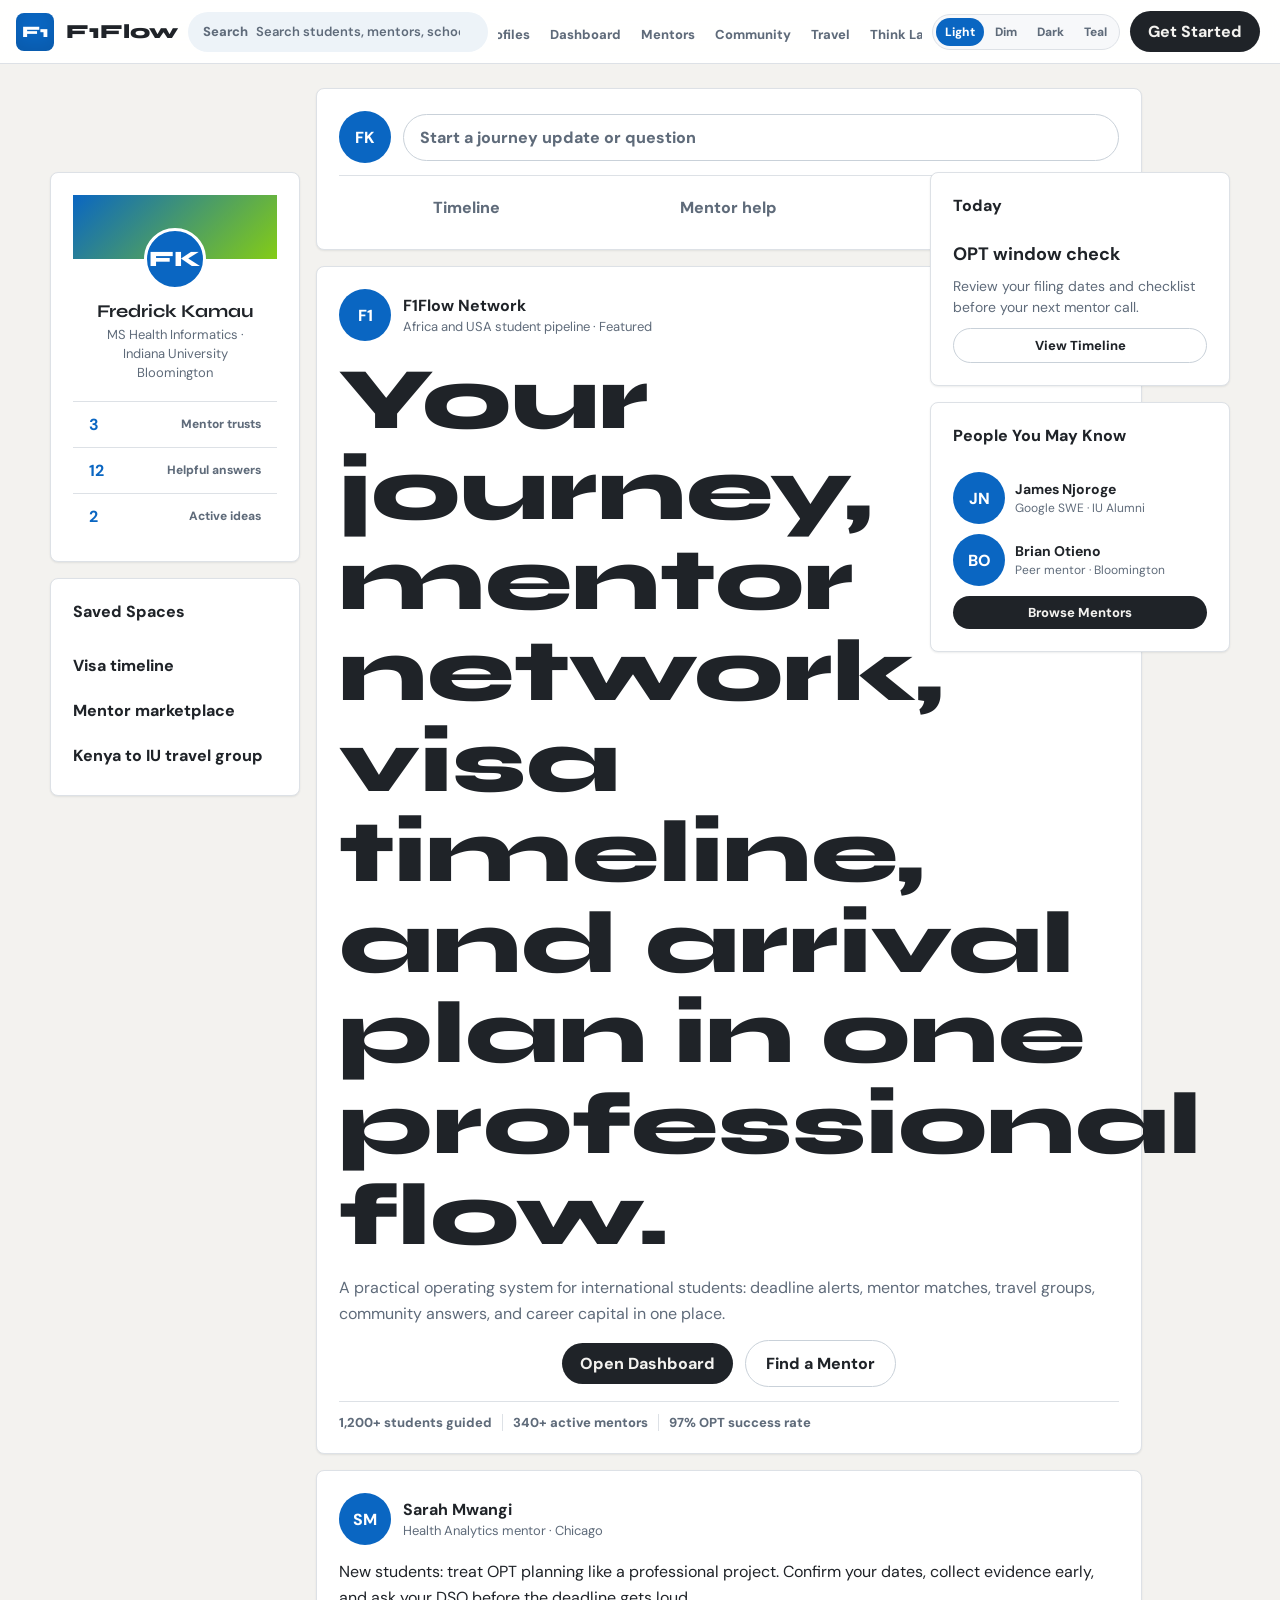
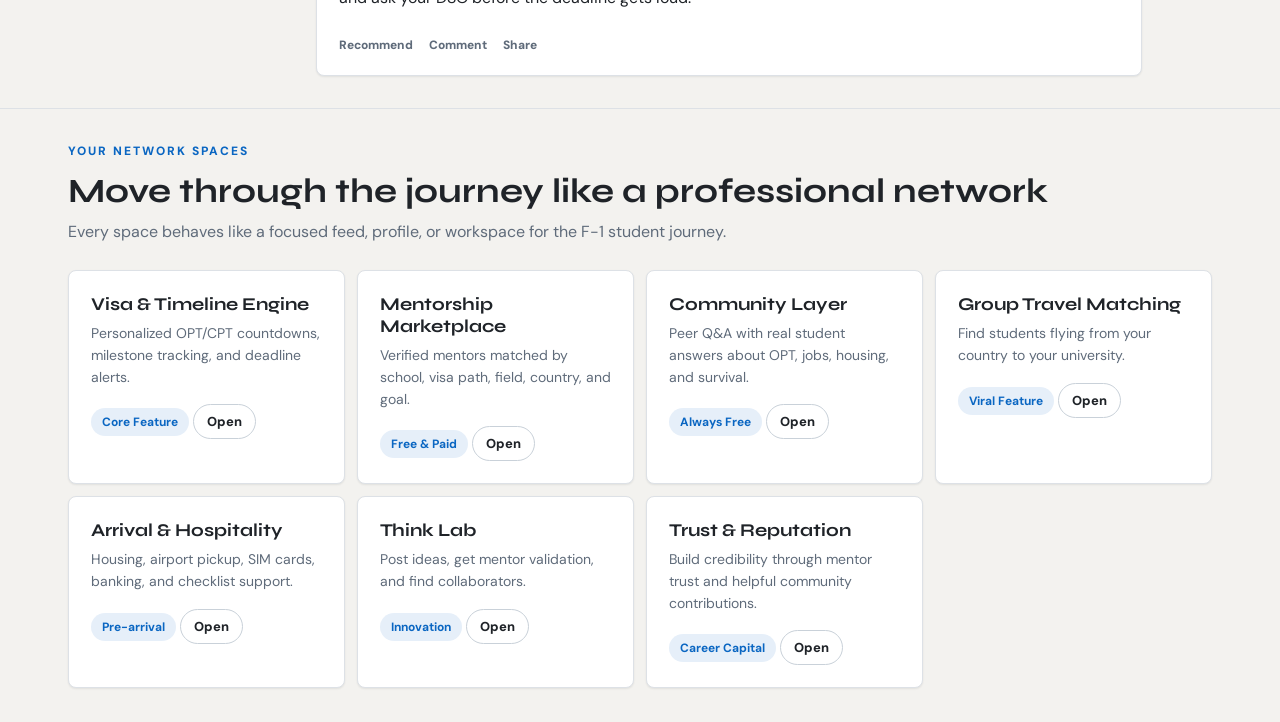
==== commit ce49c671: "Update index.html" ====
--- a/index.html
+++ b/index.html
@@ -361,5 +361,28 @@
 
   <script src="database.js"></script>
   <script src="app.js"></script>
+  <script>
+    // Theme switcher — applies data-theme to <html> and persists to localStorage
+    (function () {
+      // Restore saved theme on load
+      const saved = localStorage.getItem('f1flow-theme') || 'light';
+      document.documentElement.setAttribute('data-theme', saved);
+      document.querySelectorAll('.theme-option').forEach(btn => {
+        btn.classList.toggle('active', btn.dataset.theme === saved);
+      });
+
+      // Wire up buttons
+      document.querySelectorAll('.theme-option').forEach(btn => {
+        btn.addEventListener('click', () => {
+          const theme = btn.dataset.theme;
+          document.documentElement.setAttribute('data-theme', theme);
+          localStorage.setItem('f1flow-theme', theme);
+          document.querySelectorAll('.theme-option').forEach(b =>
+            b.classList.toggle('active', b.dataset.theme === theme)
+          );
+        });
+      });
+    })();
+  </script>
 </body>
 </html>
--- a/styles.css
+++ b/styles.css
@@ -32,11 +32,36 @@
 button,input,select,textarea{font:inherit}
 button{cursor:pointer}
 .is-hidden{display:none!important}
-.topbar{position:fixed;inset:0 0 auto;z-index:50;min-height:64px;padding:0 16px;display:flex;align-items:center;gap:14px;background:var(--nav-bg);backdrop-filter:blur(18px);border-bottom:1px solid var(--line)}
-.brand{display:flex;align-items:center;gap:12px;background:transparent;border:0;color:var(--text)}
-.social-search{width:min(24vw,300px);min-width:210px;height:40px;display:flex;align-items:center;gap:8px;padding:0 14px;background:var(--surface-3);border:1px solid transparent;border-radius:999px;color:var(--muted);font-size:13px;font-weight:800}
+
+/* ============================================================
+   TOPBAR — FIX 1: padding-right 20px, gap 10px, overflow hidden
+   ============================================================ */
+.topbar{
+  position:fixed;inset:0 0 auto;z-index:50;min-height:64px;
+  padding:0 20px 0 16px;           /* was: padding:0 16px — added explicit right padding */
+  display:flex;align-items:center;
+  gap:10px;                         /* was: 14px — tighter to recover horizontal space */
+  background:var(--nav-bg);backdrop-filter:blur(18px);
+  border-bottom:1px solid var(--line);
+  overflow:hidden;                  /* NEW: prevents any child from blowing out the bar */
+}
+
+.brand{display:flex;align-items:center;gap:12px;background:transparent;border:0;color:var(--text);flex-shrink:0}
+
+/* ============================================================
+   SEARCH BAR — FIX 2: min-width 160px, flex-shrink:1
+   ============================================================ */
+.social-search{
+  width:min(24vw,300px);
+  min-width:160px;                  /* was: 210px — allows shrinking on tighter viewports */
+  flex-shrink:1;                    /* NEW: lets search compress before nav links wrap */
+  height:40px;display:flex;align-items:center;gap:8px;
+  padding:0 14px;background:var(--surface-3);border:1px solid transparent;
+  border-radius:999px;color:var(--muted);font-size:13px;font-weight:800
+}
 .social-search input{width:100%;border:0;outline:0;background:transparent;color:var(--text);font-weight:600}
 .social-search input::placeholder{color:var(--muted)}
+
 .text-link{border:0;background:transparent;color:var(--text);font:inherit;font-weight:800;text-align:left;padding:0;cursor:pointer}
 .text-link:hover{color:var(--accent);text-decoration:underline;text-underline-offset:3px}
 .title-link{font-size:inherit}
@@ -44,8 +69,26 @@
 .avatar-button:hover{filter:brightness(.92)}
 .brand-mark{width:38px;height:38px;border-radius:8px;display:grid;place-items:center;background:var(--accent);color:white;font-family:"Syne";font-weight:800;box-shadow:inset 0 -8px 18px rgba(0,0,0,.12)}
 .brand-name{font-family:"Syne";font-weight:800;font-size:20px;color:var(--text)}
-.nav-links{display:flex;align-items:stretch;gap:2px;flex:1;justify-content:center;min-width:0}
-.nav-actions{display:flex;align-items:center;gap:12px}
+
+/* ============================================================
+   NAV LINKS — FIX 3: flex:1 1 0, overflow:hidden
+   ============================================================ */
+.nav-links{
+  display:flex;align-items:stretch;gap:2px;
+  flex:1 1 0;                       /* was: flex:1 — explicit shrink basis stops overflow */
+  justify-content:center;
+  min-width:0;
+  overflow:hidden;                  /* NEW: clips links at container edge instead of pushing siblings */
+}
+
+/* ============================================================
+   NAV ACTIONS — FIX 4: flex-shrink:0 so it never gets squeezed
+   ============================================================ */
+.nav-actions{
+  display:flex;align-items:center;gap:10px; /* was: gap:12px */
+  flex-shrink:0;                    /* NEW: theme switcher + Get Started never collapse */
+}
+
 .nav-link,.nav-cta,.btn,.chip,.icon-btn,.theme-option{border:0;border-radius:999px;color:var(--text);transition:.18s ease}
 .nav-link{position:relative;background:transparent;color:var(--muted);padding:20px 9px 15px;font-size:13px;font-weight:800;border-radius:0;white-space:nowrap}
 .nav-link:hover{background:var(--surface-2);color:var(--text)}
@@ -53,9 +96,14 @@
 .nav-link.active::after{content:"";position:absolute;left:10px;right:10px;bottom:0;height:3px;border-radius:999px;background:var(--accent)}
 .nav-cta,.btn.primary{background:var(--text);color:var(--bg);padding:10px 18px;font-weight:800}
 .nav-cta:hover,.btn.primary:hover{opacity:.88}
-.theme-switcher{display:flex;align-items:center;gap:2px;padding:3px;background:var(--surface-2);border:1px solid var(--line);border-radius:999px}
-.theme-option{background:transparent;color:var(--muted);padding:6px 10px;font-size:12px;font-weight:800}
+
+/* ============================================================
+   THEME SWITCHER — FIX 5 (desktop): slightly tighter button padding
+   ============================================================ */
+.theme-switcher{display:flex;align-items:center;gap:2px;padding:3px;background:var(--surface-2);border:1px solid var(--line);border-radius:999px;flex-shrink:0}
+.theme-option{background:transparent;color:var(--muted);padding:6px 9px;font-size:12px;font-weight:800} /* was: padding:6px 10px */
 .theme-option.active{background:var(--accent);color:white}
+
 .btn{display:inline-flex;align-items:center;justify-content:center;gap:8px;padding:12px 20px;font-weight:800}
 .btn.secondary{background:transparent;border:1px solid var(--line-strong);color:var(--text)}
 .btn.secondary:hover,.chip:hover,.quick-action:hover{background:var(--surface-2)}
@@ -77,14 +125,19 @@
 .status-composer{padding:14px}.composer-line{display:flex;align-items:center;gap:12px}.composer-line button{flex:1;border:1px solid var(--line-strong);background:var(--surface);border-radius:999px;color:var(--muted);padding:12px 16px;text-align:left;font-weight:800}.composer-line button:hover{background:var(--surface-2)}
 .composer-actions{display:grid;grid-template-columns:repeat(3,1fr);gap:8px;margin-top:12px;padding-top:12px;border-top:1px solid var(--line)}.composer-actions button{border:0;background:transparent;border-radius:8px;color:var(--muted);font-weight:800;padding:9px}.composer-actions button:hover{background:var(--surface-2);color:var(--text)}
 .social-post{display:grid;gap:14px}.post-author{display:flex;gap:12px;align-items:center}.post-author strong{display:block}.post-author span{display:block;color:var(--muted);font-size:13px;margin-top:2px}
-.social-post h1{font-size:clamp(30px,3.4vw,46px);line-height:1.08;max-width:780px}.social-post p{color:var(--muted);line-height:1.6;font-size:16px}.social-reactions{display:flex;gap:10px;flex-wrap:wrap;padding-top:12px;border-top:1px solid var(--line);color:var(--muted);font-size:13px;font-weight:800}.social-reactions span{padding-right:10px;border-right:1px solid var(--line)}.social-reactions span:last-child{border-right:0}
+
+/* ============================================================
+   HERO H1 — FIX 6: line-height 1.14 (was 1.08) for more breathing room
+   ============================================================ */
+.social-post h1{font-size:clamp(30px,3.4vw,46px);line-height:1.14;max-width:780px} /* was: line-height:1.08 */
+
+.social-post p{color:var(--muted);line-height:1.6;font-size:16px}.social-reactions{display:flex;gap:10px;flex-wrap:wrap;padding-top:12px;border-top:1px solid var(--line);color:var(--muted);font-size:13px;font-weight:800}.social-reactions span{padding-right:10px;border-right:1px solid var(--line)}.social-reactions span:last-child{border-right:0}
 .compact-post p{color:var(--text)}
 .suggestion-row{display:flex;gap:10px;align-items:center}.suggestion-row strong{display:block;font-size:14px}.suggestion-row span{display:block;color:var(--muted);font-size:12px;margin-top:2px}
 .hero-content{position:relative;text-align:center;max-width:900px;animation:rise .45s ease both}
 .eyebrow{display:inline-flex;align-items:center;gap:8px;padding:7px 15px;border:1px solid var(--line);border-radius:999px;color:var(--accent);background:var(--accent-soft);font-size:13px;font-weight:800;margin-bottom:28px}
 .eyebrow span{width:8px;height:8px;border-radius:50%;background:var(--accent);animation:pulse 1.8s infinite}
 .hero h1{font-size:clamp(50px,8vw,88px);line-height:1.03;font-weight:800}
-.hero .social-post h1{font-size:clamp(30px,3.4vw,46px);line-height:1.08;font-weight:800}
 .hero h1 strong{color:var(--accent)}
 .hero-copy{max-width:680px;margin:24px auto 30px;color:var(--muted);font-size:19px;line-height:1.65;font-weight:400}
 .hero-actions,.actions-row,.toolbar{display:flex;gap:12px;align-items:center;flex-wrap:wrap}
@@ -151,5 +204,63 @@
 .icon-btn{position:absolute;right:16px;top:16px;width:32px;height:32px;background:var(--surface-2);border:1px solid var(--line);font-size:20px}.split{display:grid;grid-template-columns:1fr 1fr;gap:12px}
 .toast{position:fixed;left:50%;bottom:22px;z-index:200;transform:translate(-50%,18px);max-width:min(440px,calc(100% - 32px));padding:13px 16px;border-radius:999px;background:var(--text);color:var(--bg);font-weight:800;box-shadow:0 12px 28px rgba(15,20,25,.18);opacity:0;pointer-events:none;transition:.2s ease}.toast.show{opacity:1;transform:translate(-50%,0)}
 @keyframes rise{from{opacity:0;transform:translateY(16px)}to{opacity:1;transform:none}}@keyframes pulse{50%{opacity:.35}}
-@media(max-width:1100px){.topbar{height:auto;align-items:flex-start;padding:10px 16px;flex-wrap:wrap}.social-search{flex:1;width:auto}.nav-links{order:3;flex:0 0 100%;width:100%;justify-content:flex-start;overflow:auto;padding-top:4px}.nav-link{padding:10px 12px 12px}.nav-actions{margin-left:auto}.page{padding-top:130px}.page.shell{padding-top:154px}.home-network{grid-template-columns:220px minmax(0,1fr)}.home-network .network-rail:last-child{display:none}.network-rail{top:150px}.hero .social-post h1{font-size:36px}.dashboard-grid,.finder,.profile-dashboard-hero,.profile-content-grid{grid-template-columns:1fr}.profile-sidebar{position:static}.profile-layout{grid-template-columns:280px minmax(0,1fr)}.profile-directory{top:150px}.profile-dashboard-metrics,.profile-dashboard-grid{grid-template-columns:1fr 1fr}.hero-stats,.metric-row{grid-template-columns:repeat(2,1fr)}.hero-stats article:nth-child(2){border-right:0}.section,.shell{padding-left:18px;padding-right:18px;padding-bottom:34px}.split{grid-template-columns:1fr}}
-@media(max-width:760px){.brand-name,.theme-switcher,.nav-cta,.social-search{display:none}.topbar{gap:8px}.page{padding-top:102px}.page.shell{padding-top:126px}.home-network,.profile-layout,.profile-content-grid{grid-template-columns:1fr}.network-rail,.profile-directory,.profile-sidebar{position:static}.home-network .network-rail:first-child{order:2}.network-feed{order:1}.quick-actions,.hero-stats,.metric-row,.profile-dashboard-metrics,.profile-dashboard-grid,.recommendation-item,.composer-actions{grid-template-columns:1fr}.hero-stats article{border-right:0;border-bottom:1px solid var(--line);padding:14px}.hero-stats article:last-child{border-bottom:0}.timeline-meta,.composer-footer,.section-heading-row{flex-direction:column;align-items:flex-start}.countdown{grid-template-columns:1fr}.countdown strong{font-size:58px}.module-grid,.card-grid{grid-template-columns:1fr}.profile-cover{height:96px}.profile-main{padding:0 18px 20px}.profile-avatar{width:92px;height:92px;font-size:28px;margin-top:-46px}.profile-actions{position:static;margin-top:12px;justify-content:flex-start}.profile-main h2{font-size:25px}.profile-stats{display:grid;gap:8px}.profile-stats span{padding:0;border-right:0}.dashboard-header{align-items:flex-start;flex-direction:column}.dashboard-header-actions{justify-content:flex-start}.alert{align-items:flex-start;flex-direction:column}.strength-row{grid-template-columns:1fr}.hero{padding:16px 12px 28px}.hero .social-post h1{font-size:32px}}
+
+/* ============================================================
+   RESPONSIVE — 1100px breakpoint
+   FIX 5b: hide theme-switcher at tablet width to free nav space
+   ============================================================ */
+@media(max-width:1100px){
+  .topbar{height:auto;align-items:flex-start;padding:10px 16px;flex-wrap:wrap;overflow:visible}
+  .social-search{flex:1;width:auto;min-width:0}
+  .nav-links{order:3;flex:0 0 100%;width:100%;justify-content:flex-start;overflow:auto;padding-top:4px}
+  .nav-link{padding:10px 12px 12px}
+  .nav-actions{margin-left:auto}
+  /* Hide theme switcher at tablet — reduces clutter and frees right-side space */
+  .theme-switcher{display:none}
+  .page{padding-top:130px}
+  .page.shell{padding-top:154px}
+  .home-network{grid-template-columns:220px minmax(0,1fr)}
+  .home-network .network-rail:last-child{display:none}
+  .network-rail{top:150px}
+  .hero .social-post h1{font-size:36px}
+  .dashboard-grid,.finder,.profile-dashboard-hero,.profile-content-grid{grid-template-columns:1fr}
+  .profile-sidebar{position:static}
+  .profile-layout{grid-template-columns:280px minmax(0,1fr)}
+  .profile-directory{top:150px}
+  .profile-dashboard-metrics,.profile-dashboard-grid{grid-template-columns:1fr 1fr}
+  .hero-stats,.metric-row{grid-template-columns:repeat(2,1fr)}
+  .hero-stats article:nth-child(2){border-right:0}
+  .section,.shell{padding-left:18px;padding-right:18px;padding-bottom:34px}
+  .split{grid-template-columns:1fr}
+}
+
+@media(max-width:760px){
+  .brand-name,.theme-switcher,.nav-cta,.social-search{display:none}
+  .topbar{gap:8px}
+  .page{padding-top:102px}
+  .page.shell{padding-top:126px}
+  .home-network,.profile-layout,.profile-content-grid{grid-template-columns:1fr}
+  .network-rail,.profile-directory,.profile-sidebar{position:static}
+  .home-network .network-rail:first-child{order:2}
+  .network-feed{order:1}
+  .quick-actions,.hero-stats,.metric-row,.profile-dashboard-metrics,.profile-dashboard-grid,.recommendation-item,.composer-actions{grid-template-columns:1fr}
+  .hero-stats article{border-right:0;border-bottom:1px solid var(--line);padding:14px}
+  .hero-stats article:last-child{border-bottom:0}
+  .timeline-meta,.composer-footer,.section-heading-row{flex-direction:column;align-items:flex-start}
+  .countdown{grid-template-columns:1fr}
+  .countdown strong{font-size:58px}
+  .module-grid,.card-grid{grid-template-columns:1fr}
+  .profile-cover{height:96px}
+  .profile-main{padding:0 18px 20px}
+  .profile-avatar{width:92px;height:92px;font-size:28px;margin-top:-46px}
+  .profile-actions{position:static;margin-top:12px;justify-content:flex-start}
+  .profile-main h2{font-size:25px}
+  .profile-stats{display:grid;gap:8px}
+  .profile-stats span{padding:0;border-right:0}
+  .dashboard-header{align-items:flex-start;flex-direction:column}
+  .dashboard-header-actions{justify-content:flex-start}
+  .alert{align-items:flex-start;flex-direction:column}
+  .strength-row{grid-template-columns:1fr}
+  .hero{padding:16px 12px 28px}
+  .hero .social-post h1{font-size:32px}
+}
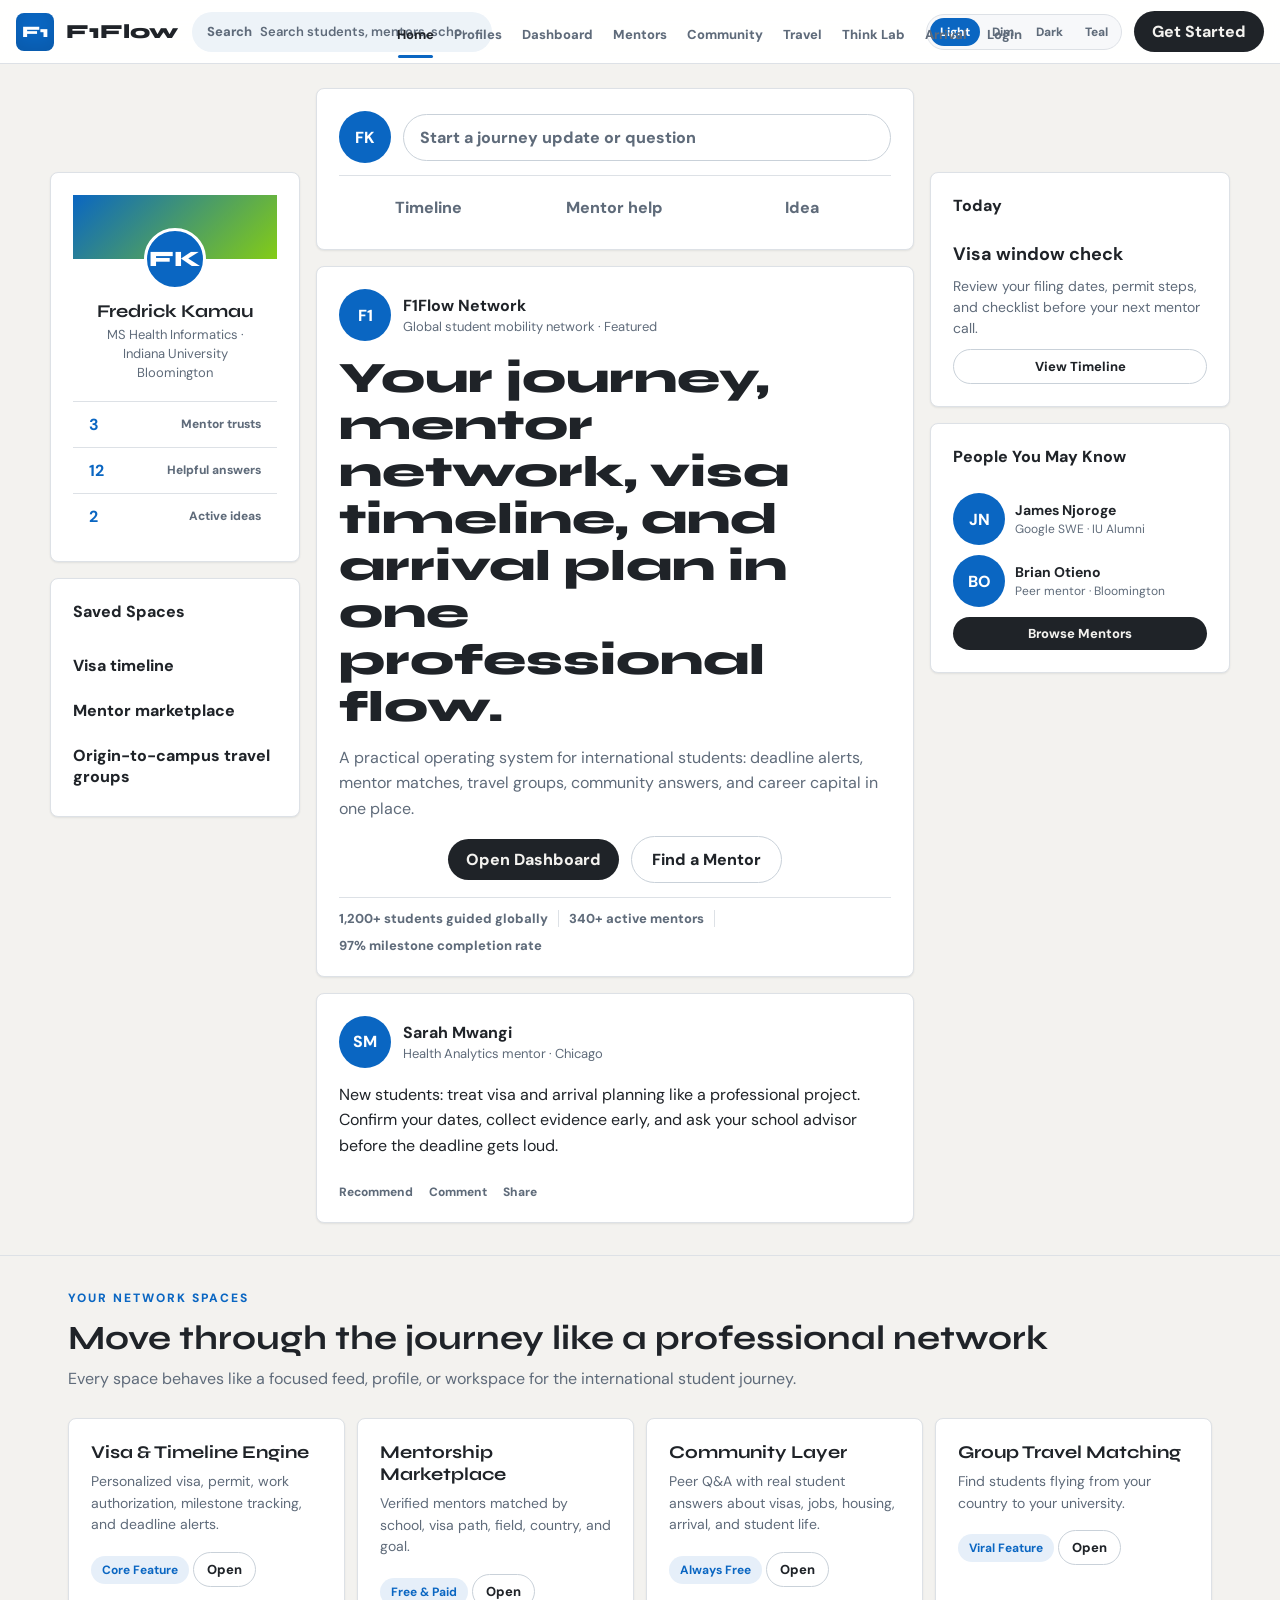
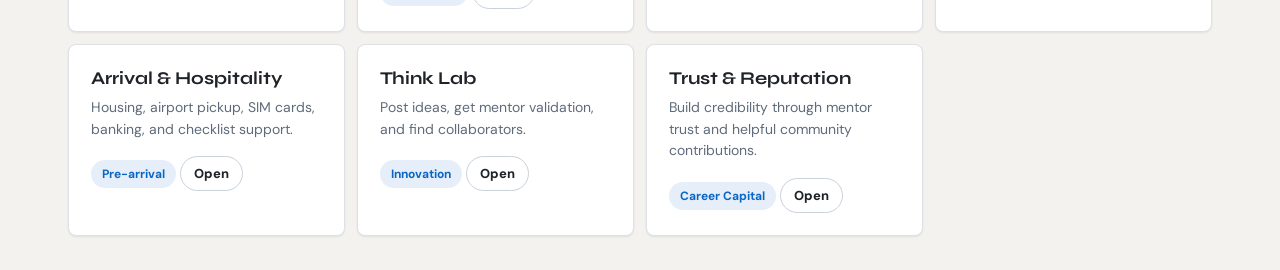
==== commit 8c191ac1: "Add files via upload" ====
--- a/index.html
+++ b/index.html
@@ -3,7 +3,7 @@
 <head>
   <meta charset="UTF-8">
   <meta name="viewport" content="width=device-width, initial-scale=1.0">
-  <title>F1Flow - Student Journey Dashboard</title>
+  <title>F1Flow - Global Student Network</title>
   <link rel="preconnect" href="https://fonts.googleapis.com">
   <link rel="preconnect" href="https://fonts.gstatic.com" crossorigin>
   <link href="https://fonts.googleapis.com/css2?family=DM+Sans:ital,wght@0,300;0,400;0,500;0,700;1,300&family=Syne:wght@500;700;800&display=swap" rel="stylesheet">
@@ -28,6 +28,7 @@
       <button class="nav-link" data-page="travel">Travel</button>
       <button class="nav-link" data-page="thinklab">Think Lab</button>
       <button class="nav-link" data-page="arrival">Arrival</button>
+      <button class="nav-link" data-page="login">Login</button>
     </div>
     <div class="nav-actions">
       <div class="theme-switcher" aria-label="Theme switcher">
@@ -64,7 +65,7 @@
               <div class="panel-title">Saved Spaces</div>
               <button data-page="dashboard">Visa timeline</button>
               <button data-page="mentors">Mentor marketplace</button>
-              <button data-page="travel">Kenya to IU travel group</button>
+              <button data-page="travel">Origin-to-campus travel groups</button>
             </section>
           </aside>
 
@@ -86,7 +87,7 @@
                 <div class="card-avatar">F1</div>
                 <div>
                   <strong>F1Flow Network</strong>
-                  <span>Africa and USA student pipeline · Featured</span>
+                  <span>Global student mobility network · Featured</span>
                 </div>
               </div>
               <h1>Your journey, mentor network, visa timeline, and arrival plan in one professional flow.</h1>
@@ -96,9 +97,9 @@
                 <button class="btn secondary" data-page="mentors">Find a Mentor</button>
               </div>
               <div class="social-reactions">
-                <span>1,200+ students guided</span>
+                <span>1,200+ students guided globally</span>
                 <span>340+ active mentors</span>
-                <span>97% OPT success rate</span>
+                <span>97% milestone completion rate</span>
               </div>
             </article>
 
@@ -110,7 +111,7 @@
                   <span>Health Analytics mentor · Chicago</span>
                 </div>
               </div>
-              <p>New students: treat OPT planning like a professional project. Confirm your dates, collect evidence early, and ask your DSO before the deadline gets loud.</p>
+              <p>New students: treat visa and arrival planning like a professional project. Confirm your dates, collect evidence early, and ask your school advisor before the deadline gets loud.</p>
               <div class="post-actions">
                 <button data-action="recommend" data-label="Sarah Mwangi update">Recommend</button><button data-action="comment" data-label="Sarah Mwangi update">Comment</button><button data-action="share" data-label="Sarah Mwangi update">Share</button>
               </div>
@@ -120,8 +121,8 @@
           <aside class="network-rail">
             <section class="panel rail-card timeline-widget">
               <div class="panel-title">Today</div>
-              <strong>OPT window check</strong>
-              <p>Review your filing dates and checklist before your next mentor call.</p>
+              <strong>Visa window check</strong>
+              <p>Review your filing dates, permit steps, and checklist before your next mentor call.</p>
               <button class="btn small secondary full" data-page="dashboard">View Timeline</button>
             </section>
 
@@ -144,194 +145,9 @@
       <section class="section">
         <p class="section-label">Your Network Spaces</p>
         <h2>Move through the journey like a professional network</h2>
-        <p class="section-copy">Every space behaves like a focused feed, profile, or workspace for the F-1 student journey.</p>
+        <p class="section-copy">Every space behaves like a focused feed, profile, or workspace for the international student journey.</p>
         <div class="module-grid" id="module-grid"></div>
       </section>
-    </section>
-
-    <section id="page-dashboard" class="page shell">
-      <header class="dashboard-header panel">
-        <div>
-          <p class="section-label">Student Command Center</p>
-          <h2>Dashboard</h2>
-          <p>Your live view of visa timing, mentor support, community activity, travel coordination, and next actions.</p>
-        </div>
-        <div class="dashboard-header-actions">
-          <button class="btn small secondary" data-page="profiles">View Profile</button>
-          <button class="btn small primary" id="dashboard-edit-profile">Edit Journey</button>
-        </div>
-      </header>
-      <div class="dashboard-grid">
-        <div class="stack">
-          <section class="panel profile-panel">
-            <div class="avatar" id="dashboard-initials">FK</div>
-            <div>
-              <h2 id="dashboard-name">Welcome back, Fredrick</h2>
-              <p id="dashboard-summary">Indiana University Bloomington · Health Informatics · F-1 Visa</p>
-              <div class="badges">
-                <span>F-1 Active</span>
-                <span>OPT Eligible</span>
-                <span>Trusted by 3 mentors</span>
-              </div>
-            </div>
-          </section>
-
-          <section class="panel timeline-panel">
-            <div class="panel-title">Your Visa Timeline</div>
-            <div class="countdown">
-              <strong id="countdown-num">--</strong>
-              <span id="countdown-label">days until OPT application window closes</span>
-            </div>
-            <div class="progress"><span id="timeline-fill"></span></div>
-            <div class="timeline-meta">
-              <span id="program-start">Program Start: Aug 2023</span>
-              <span id="opt-deadline">OPT Deadline: --</span>
-            </div>
-            <div class="timeline-steps" id="timeline-steps"></div>
-            <div class="actions-row">
-              <button class="btn small primary" id="download-checklist">Download I-765 Checklist</button>
-              <button class="btn small secondary" data-page="mentors">Ask a Mentor</button>
-            </div>
-          </section>
-
-          <section class="metric-row">
-            <article class="metric"><span>CPT Days Used</span><strong>82</strong><small>Track under OPT rules</small></article>
-            <article class="metric"><span>Mentor Trusts</span><strong>3</strong><small>Profile credibility</small></article>
-            <article class="metric"><span>Community Answers</span><strong>12</strong><small>Network contribution</small></article>
-          </section>
-
-          <section class="panel dashboard-card">
-            <div class="panel-title">Priority Alerts</div>
-            <div id="alerts"></div>
-          </section>
-
-          <section class="panel dashboard-card">
-            <div class="panel-title">Quick Actions</div>
-            <div class="quick-actions" id="quick-actions"></div>
-          </section>
-        </div>
-
-        <aside class="stack">
-          <section class="panel dashboard-card">
-            <div class="panel-title">Matched Mentors</div>
-            <div class="mini-list" id="matched-mentors"></div>
-            <button class="btn small secondary full" data-page="mentors">View All Mentors</button>
-          </section>
-          <section class="panel trust-panel">
-            <div class="panel-title">Trust Profile</div>
-            <strong>3</strong>
-            <span>Mentors trust you</span>
-            <div class="trust-bars">
-              <label>Reliability <span style="--w:90%"></span></label>
-              <label>Helpfulness <span style="--w:75%"></span></label>
-              <label>Engagement <span style="--w:60%"></span></label>
-            </div>
-          </section>
-          <section class="panel dashboard-card">
-            <div class="panel-title">Recent Activity</div>
-            <div class="activity-list" id="activity-list"></div>
-          </section>
-        </aside>
-      </div>
-    </section>
-
-    <section id="page-mentors" class="page shell">
-      <header class="page-header">
-        <h2>Find Your Mentor</h2>
-        <p>Filter verified mentors by country, field, visa topic, and price type.</p>
-      </header>
-      <div class="toolbar">
-        <input id="mentor-search" class="search" type="search" placeholder="Search mentors, tags, country...">
-        <div class="chips" id="mentor-filters"></div>
-      </div>
-      <div class="card-grid" id="mentors-grid"></div>
-    </section>
-
-    <section id="page-community" class="page shell narrow">
-      <header class="page-header">
-        <h2>Community Q&amp;A</h2>
-        <p>Questions and answers from students who are already in the journey.</p>
-      </header>
-      <form class="composer" id="post-form">
-        <textarea id="post-body" placeholder="Ask about OPT, housing, jobs, life in the US..."></textarea>
-        <div class="composer-footer">
-          <select id="post-topic">
-            <option>OPT/CPT</option>
-            <option>Arrival</option>
-            <option>Jobs</option>
-            <option>Housing</option>
-            <option>Life Tips</option>
-          </select>
-          <button class="btn small primary" type="submit">Post Question</button>
-        </div>
-      </form>
-      <div class="chips" id="post-filters"></div>
-      <div class="posts" id="posts"></div>
-    </section>
-
-    <section id="page-profiles" class="page shell profile-shell">
-      <header class="page-header">
-        <p class="section-label">Professional Network</p>
-        <h2>Student &amp; Mentor Profiles</h2>
-        <p>Discover students, peer mentors, alumni mentors, and educators with visible skills, trust signals, journey activity, and recommendation paths.</p>
-      </header>
-      <div class="toolbar">
-        <input id="profile-search" class="search" type="search" placeholder="Search people, skills, schools...">
-        <div class="chips" id="profile-filters"></div>
-      </div>
-      <div class="profile-layout">
-        <aside class="profile-directory panel" id="profile-directory"></aside>
-        <article class="profile-detail" id="profile-detail"></article>
-      </div>
-    </section>
-
-    <section id="page-profile-dashboard" class="page shell profile-dashboard-shell">
-      <header class="page-header">
-        <button class="btn small secondary" data-page="profiles">Back to Profiles</button>
-        <h2 id="profile-dashboard-title">Profile Dashboard</h2>
-        <p id="profile-dashboard-subtitle">A dedicated workspace for this profile.</p>
-      </header>
-      <div id="profile-dashboard-content"></div>
-    </section>
-
-    <section id="page-travel" class="page shell">
-      <header class="page-header">
-        <h2>Group Travel Matching</h2>
-        <p>Find students traveling from your country to your university and coordinate arrival together.</p>
-      </header>
-      <form class="finder" id="travel-form">
-        <label>From Country<input id="travel-country" list="african-countries" placeholder="Search African country"></label>
-        <label>To University<input id="travel-university" list="us-universities" placeholder="Search any US university"></label>
-        <label>Travel Date<input id="travel-date" type="date"></label>
-        <label>Intake<select id="travel-intake"><option>Fall 2025</option><option>Spring 2026</option><option>Fall 2026</option></select></label>
-        <button class="btn primary" type="submit">Find Groups</button>
-      </form>
-      <div class="card-grid" id="travel-groups"></div>
-    </section>
-
-    <section id="page-thinklab" class="page shell">
-      <header class="page-header">
-        <h2>Think Lab</h2>
-        <p>Post ideas, get validation, and find collaborators.</p>
-      </header>
-      <div class="toolbar">
-        <button class="btn primary" id="submit-idea">Submit Idea</button>
-        <div class="chips" id="idea-filters"></div>
-      </div>
-      <div class="card-grid" id="ideas-grid"></div>
-    </section>
-
-    <section id="page-arrival" class="page shell">
-      <header class="page-header">
-        <h2>Arrival &amp; Hospitality</h2>
-        <p>Your first week checklist plus curated student services.</p>
-      </header>
-      <section class="panel arrival-checklist">
-        <div class="panel-title">Your Arrival Checklist</div>
-        <div class="checklist" id="arrival-checklist"></div>
-      </section>
-      <div class="chips tabs" id="arrival-tabs"></div>
-      <div class="card-grid" id="arrival-services"></div>
     </section>
   </main>
 
@@ -342,10 +158,10 @@
       <p>This personalizes your timeline, mentor matches, and travel groups.</p>
       <label>Your Name<input name="name" type="text" placeholder="Fredrick Kamau" required></label>
       <div class="split">
-        <label>Country<input name="country" type="text" list="african-countries" placeholder="Search African country"></label>
-        <label>Status<select name="status"><option>Current F-1 Student</option><option>Student Arriving</option><option>Mentor / Alumni</option><option>Lecturer / Educator</option></select></label>
+        <label>Home Country<input name="country" type="text" list="african-countries" placeholder="Search any country"></label>
+        <label>Status<select name="status"><option>Current International Student</option><option>Student Arriving</option><option>Mentor / Alumni</option><option>Lecturer / Educator</option></select></label>
       </div>
-      <label>University<input name="university" type="text" list="us-universities" placeholder="Indiana University Bloomington"></label>
+      <label>Destination Institution<input name="university" type="text" list="us-universities" placeholder="University, college, or school"></label>
       <div class="split">
         <label>Program Start<input name="programStart" type="month" value="2023-08"></label>
         <label>Graduation Date<input name="graduation" type="month" value="2025-05"></label>
@@ -355,34 +171,12 @@
     </form>
   </div>
 
+
   <datalist id="us-universities"></datalist>
   <datalist id="african-countries"></datalist>
   <div class="toast" id="toast" role="status" aria-live="polite"></div>
 
   <script src="database.js"></script>
   <script src="app.js"></script>
-  <script>
-    // Theme switcher — applies data-theme to <html> and persists to localStorage
-    (function () {
-      // Restore saved theme on load
-      const saved = localStorage.getItem('f1flow-theme') || 'light';
-      document.documentElement.setAttribute('data-theme', saved);
-      document.querySelectorAll('.theme-option').forEach(btn => {
-        btn.classList.toggle('active', btn.dataset.theme === saved);
-      });
-
-      // Wire up buttons
-      document.querySelectorAll('.theme-option').forEach(btn => {
-        btn.addEventListener('click', () => {
-          const theme = btn.dataset.theme;
-          document.documentElement.setAttribute('data-theme', theme);
-          localStorage.setItem('f1flow-theme', theme);
-          document.querySelectorAll('.theme-option').forEach(b =>
-            b.classList.toggle('active', b.dataset.theme === theme)
-          );
-        });
-      });
-    })();
-  </script>
 </body>
 </html>
--- a/styles.css
+++ b/styles.css
@@ -32,36 +32,11 @@
 button,input,select,textarea{font:inherit}
 button{cursor:pointer}
 .is-hidden{display:none!important}
-
-/* ============================================================
-   TOPBAR — FIX 1: padding-right 20px, gap 10px, overflow hidden
-   ============================================================ */
-.topbar{
-  position:fixed;inset:0 0 auto;z-index:50;min-height:64px;
-  padding:0 20px 0 16px;           /* was: padding:0 16px — added explicit right padding */
-  display:flex;align-items:center;
-  gap:10px;                         /* was: 14px — tighter to recover horizontal space */
-  background:var(--nav-bg);backdrop-filter:blur(18px);
-  border-bottom:1px solid var(--line);
-  overflow:hidden;                  /* NEW: prevents any child from blowing out the bar */
-}
-
-.brand{display:flex;align-items:center;gap:12px;background:transparent;border:0;color:var(--text);flex-shrink:0}
-
-/* ============================================================
-   SEARCH BAR — FIX 2: min-width 160px, flex-shrink:1
-   ============================================================ */
-.social-search{
-  width:min(24vw,300px);
-  min-width:160px;                  /* was: 210px — allows shrinking on tighter viewports */
-  flex-shrink:1;                    /* NEW: lets search compress before nav links wrap */
-  height:40px;display:flex;align-items:center;gap:8px;
-  padding:0 14px;background:var(--surface-3);border:1px solid transparent;
-  border-radius:999px;color:var(--muted);font-size:13px;font-weight:800
-}
+.topbar{position:fixed;inset:0 0 auto;z-index:50;min-height:64px;padding:0 16px;display:flex;align-items:center;gap:14px;background:var(--nav-bg);backdrop-filter:blur(18px);border-bottom:1px solid var(--line)}
+.brand{display:flex;align-items:center;gap:12px;background:transparent;border:0;color:var(--text)}
+.social-search{width:min(24vw,300px);min-width:210px;height:40px;display:flex;align-items:center;gap:8px;padding:0 14px;background:var(--surface-3);border:1px solid transparent;border-radius:999px;color:var(--muted);font-size:13px;font-weight:800}
 .social-search input{width:100%;border:0;outline:0;background:transparent;color:var(--text);font-weight:600}
 .social-search input::placeholder{color:var(--muted)}
-
 .text-link{border:0;background:transparent;color:var(--text);font:inherit;font-weight:800;text-align:left;padding:0;cursor:pointer}
 .text-link:hover{color:var(--accent);text-decoration:underline;text-underline-offset:3px}
 .title-link{font-size:inherit}
@@ -69,26 +44,8 @@
 .avatar-button:hover{filter:brightness(.92)}
 .brand-mark{width:38px;height:38px;border-radius:8px;display:grid;place-items:center;background:var(--accent);color:white;font-family:"Syne";font-weight:800;box-shadow:inset 0 -8px 18px rgba(0,0,0,.12)}
 .brand-name{font-family:"Syne";font-weight:800;font-size:20px;color:var(--text)}
-
-/* ============================================================
-   NAV LINKS — FIX 3: flex:1 1 0, overflow:hidden
-   ============================================================ */
-.nav-links{
-  display:flex;align-items:stretch;gap:2px;
-  flex:1 1 0;                       /* was: flex:1 — explicit shrink basis stops overflow */
-  justify-content:center;
-  min-width:0;
-  overflow:hidden;                  /* NEW: clips links at container edge instead of pushing siblings */
-}
-
-/* ============================================================
-   NAV ACTIONS — FIX 4: flex-shrink:0 so it never gets squeezed
-   ============================================================ */
-.nav-actions{
-  display:flex;align-items:center;gap:10px; /* was: gap:12px */
-  flex-shrink:0;                    /* NEW: theme switcher + Get Started never collapse */
-}
-
+.nav-links{display:flex;align-items:stretch;gap:2px;flex:1;justify-content:center;min-width:0}
+.nav-actions{display:flex;align-items:center;gap:12px}
 .nav-link,.nav-cta,.btn,.chip,.icon-btn,.theme-option{border:0;border-radius:999px;color:var(--text);transition:.18s ease}
 .nav-link{position:relative;background:transparent;color:var(--muted);padding:20px 9px 15px;font-size:13px;font-weight:800;border-radius:0;white-space:nowrap}
 .nav-link:hover{background:var(--surface-2);color:var(--text)}
@@ -96,14 +53,9 @@
 .nav-link.active::after{content:"";position:absolute;left:10px;right:10px;bottom:0;height:3px;border-radius:999px;background:var(--accent)}
 .nav-cta,.btn.primary{background:var(--text);color:var(--bg);padding:10px 18px;font-weight:800}
 .nav-cta:hover,.btn.primary:hover{opacity:.88}
-
-/* ============================================================
-   THEME SWITCHER — FIX 5 (desktop): slightly tighter button padding
-   ============================================================ */
-.theme-switcher{display:flex;align-items:center;gap:2px;padding:3px;background:var(--surface-2);border:1px solid var(--line);border-radius:999px;flex-shrink:0}
-.theme-option{background:transparent;color:var(--muted);padding:6px 9px;font-size:12px;font-weight:800} /* was: padding:6px 10px */
+.theme-switcher{display:flex;align-items:center;gap:2px;padding:3px;background:var(--surface-2);border:1px solid var(--line);border-radius:999px}
+.theme-option{background:transparent;color:var(--muted);padding:6px 10px;font-size:12px;font-weight:800}
 .theme-option.active{background:var(--accent);color:white}
-
 .btn{display:inline-flex;align-items:center;justify-content:center;gap:8px;padding:12px 20px;font-weight:800}
 .btn.secondary{background:transparent;border:1px solid var(--line-strong);color:var(--text)}
 .btn.secondary:hover,.chip:hover,.quick-action:hover{background:var(--surface-2)}
@@ -125,19 +77,14 @@
 .status-composer{padding:14px}.composer-line{display:flex;align-items:center;gap:12px}.composer-line button{flex:1;border:1px solid var(--line-strong);background:var(--surface);border-radius:999px;color:var(--muted);padding:12px 16px;text-align:left;font-weight:800}.composer-line button:hover{background:var(--surface-2)}
 .composer-actions{display:grid;grid-template-columns:repeat(3,1fr);gap:8px;margin-top:12px;padding-top:12px;border-top:1px solid var(--line)}.composer-actions button{border:0;background:transparent;border-radius:8px;color:var(--muted);font-weight:800;padding:9px}.composer-actions button:hover{background:var(--surface-2);color:var(--text)}
 .social-post{display:grid;gap:14px}.post-author{display:flex;gap:12px;align-items:center}.post-author strong{display:block}.post-author span{display:block;color:var(--muted);font-size:13px;margin-top:2px}
-
-/* ============================================================
-   HERO H1 — FIX 6: line-height 1.14 (was 1.08) for more breathing room
-   ============================================================ */
-.social-post h1{font-size:clamp(30px,3.4vw,46px);line-height:1.14;max-width:780px} /* was: line-height:1.08 */
-
-.social-post p{color:var(--muted);line-height:1.6;font-size:16px}.social-reactions{display:flex;gap:10px;flex-wrap:wrap;padding-top:12px;border-top:1px solid var(--line);color:var(--muted);font-size:13px;font-weight:800}.social-reactions span{padding-right:10px;border-right:1px solid var(--line)}.social-reactions span:last-child{border-right:0}
+.social-post h1{font-size:clamp(30px,3.4vw,46px);line-height:1.08;max-width:780px}.social-post p{color:var(--muted);line-height:1.6;font-size:16px}.social-reactions{display:flex;gap:10px;flex-wrap:wrap;padding-top:12px;border-top:1px solid var(--line);color:var(--muted);font-size:13px;font-weight:800}.social-reactions span{padding-right:10px;border-right:1px solid var(--line)}.social-reactions span:last-child{border-right:0}
 .compact-post p{color:var(--text)}
 .suggestion-row{display:flex;gap:10px;align-items:center}.suggestion-row strong{display:block;font-size:14px}.suggestion-row span{display:block;color:var(--muted);font-size:12px;margin-top:2px}
 .hero-content{position:relative;text-align:center;max-width:900px;animation:rise .45s ease both}
 .eyebrow{display:inline-flex;align-items:center;gap:8px;padding:7px 15px;border:1px solid var(--line);border-radius:999px;color:var(--accent);background:var(--accent-soft);font-size:13px;font-weight:800;margin-bottom:28px}
 .eyebrow span{width:8px;height:8px;border-radius:50%;background:var(--accent);animation:pulse 1.8s infinite}
 .hero h1{font-size:clamp(50px,8vw,88px);line-height:1.03;font-weight:800}
+.hero .social-post h1{font-size:clamp(30px,3.4vw,46px);line-height:1.08;font-weight:800}
 .hero h1 strong{color:var(--accent)}
 .hero-copy{max-width:680px;margin:24px auto 30px;color:var(--muted);font-size:19px;line-height:1.65;font-weight:400}
 .hero-actions,.actions-row,.toolbar{display:flex;gap:12px;align-items:center;flex-wrap:wrap}
@@ -186,8 +133,8 @@
 .activity-list article{display:grid;grid-template-columns:28px 1fr;gap:10px;padding:12px;background:var(--surface)}.activity-list b{display:grid;place-items:center;width:28px;height:28px;border-radius:50%;background:var(--accent-soft);color:var(--accent);font-size:12px}.activity-list p{color:var(--text);font-size:14px;line-height:1.4}.activity-list span{display:block;color:var(--dim);font-size:12px;margin-top:4px}
 .trust-panel{text-align:center;background:linear-gradient(180deg,var(--surface),var(--surface-2))}.trust-panel>strong{font:800 52px "Syne";color:var(--accent)}.trust-panel>span{display:block;color:var(--muted);font-size:13px}
 .trust-bars{display:grid;gap:10px;margin-top:18px;text-align:left}.trust-bars label{display:grid;grid-template-columns:92px 1fr;gap:10px;align-items:center;color:var(--muted);font-size:13px}.trust-bars span{height:7px;border-radius:999px;background:linear-gradient(90deg,var(--accent) var(--w),var(--surface-3) 0)}
-.toolbar{justify-content:space-between;margin:22px 0}.search,.composer textarea,.finder input,.finder select,.modal input,.modal select,.composer select{background:var(--surface);border:1px solid var(--line-strong);border-radius:8px;color:var(--text);outline:0;padding:11px 13px}
-.search:focus,.composer textarea:focus,.finder input:focus,.finder select:focus,.modal input:focus,.modal select:focus{border-color:var(--accent);box-shadow:0 0 0 1px var(--accent)}
+.toolbar{justify-content:space-between;margin:22px 0}.search,.composer textarea,.finder input,.finder select,.modal input,.modal select,.composer select,.travel-create input,.travel-create select,.travel-create textarea{background:var(--surface);border:1px solid var(--line-strong);border-radius:8px;color:var(--text);outline:0;padding:11px 13px}
+.search:focus,.composer textarea:focus,.finder input:focus,.finder select:focus,.modal input:focus,.modal select:focus,.travel-create input:focus,.travel-create select:focus,.travel-create textarea:focus{border-color:var(--accent);box-shadow:0 0 0 1px var(--accent)}
 .search{min-width:min(100%,340px)}.chips{display:flex;gap:8px;flex-wrap:wrap}.chip{background:var(--surface);border:1px solid var(--line);color:var(--muted);padding:8px 14px;font-size:13px;font-weight:800}.chip.active{background:var(--accent);border-color:var(--accent);color:white}
 .card-head{display:flex;gap:12px;margin-bottom:14px}.tags{margin:14px 0}.card-actions{display:flex;gap:8px;flex-wrap:wrap;margin-top:15px}.empty{color:var(--muted);padding:24px;background:var(--surface);text-align:center;grid-column:1/-1}
 .composer{background:var(--surface);border:1px solid var(--line);border-radius:8px;padding:18px;margin-bottom:18px;box-shadow:var(--shadow)}.composer textarea{width:100%;min-height:90px;resize:vertical}.composer-footer{display:flex;justify-content:space-between;gap:12px;margin-top:12px}
@@ -195,72 +142,36 @@
 .profile-shell{max-width:1180px}.profile-layout{display:grid;grid-template-columns:320px minmax(0,1fr);gap:18px;align-items:start}.profile-directory{padding:0;overflow:hidden;position:sticky;top:126px}.directory-item{width:100%;display:flex;gap:12px;align-items:center;padding:14px;border:0;border-bottom:1px solid var(--line);background:var(--surface);color:var(--text);text-align:left}.directory-item:last-child{border-bottom:0}.directory-item:hover,.directory-item.active{background:var(--surface-2)}.directory-item.active{box-shadow:inset 3px 0 0 var(--accent)}.directory-item small{display:block;color:var(--muted);font-size:12px;margin-top:2px;line-height:1.35}.directory-item em{display:inline-block;margin-top:7px;padding:4px 8px;border-radius:999px;background:var(--accent-soft);color:var(--accent);font-size:11px;font-style:normal;font-weight:800}.profile-detail{display:grid;gap:18px}.profile-hero-card{padding:0;overflow:hidden}.profile-cover{height:156px;background:radial-gradient(circle at 18% 30%,rgba(255,255,255,.34),transparent 28%),linear-gradient(135deg,var(--accent),#84cc16)}:root[data-theme="dark"] .profile-cover,:root[data-theme="dim"] .profile-cover{background:radial-gradient(circle at 18% 30%,rgba(255,255,255,.16),transparent 28%),linear-gradient(135deg,#2563eb,#047857)}.profile-main{position:relative;padding:0 28px 22px}.profile-avatar{width:126px;height:126px;border-radius:50%;display:grid;place-items:center;background:var(--accent);color:white;border:4px solid var(--surface);font:800 38px "Syne";margin-top:-63px}.profile-actions{position:absolute;right:28px;top:18px;display:flex;gap:8px;flex-wrap:wrap;justify-content:flex-end}.profile-main h2{font-size:34px;margin-top:12px}.profile-headline{max-width:720px;font-size:17px;color:var(--text);line-height:1.45;margin-top:4px}.profile-meta{color:var(--muted);margin-top:6px}.profile-stats{display:flex;gap:0;flex-wrap:wrap;margin-top:18px;color:var(--muted);font-size:14px}.profile-stats span{padding:0 14px;border-right:1px solid var(--line)}.profile-stats span:first-child{padding-left:0}.profile-stats span:last-child{border-right:0}.profile-stats strong{color:var(--accent)}.profile-tabs{display:flex;gap:4px;padding:0 28px;border-top:1px solid var(--line);overflow:auto}.profile-tabs button{position:relative;border:0;background:transparent;color:var(--muted);font-weight:800;padding:15px 14px}.profile-tabs button.active{color:var(--text)}.profile-tabs button.active::after{content:"";position:absolute;left:12px;right:12px;bottom:0;height:3px;border-radius:999px;background:var(--accent)}.profile-content-grid{display:grid;grid-template-columns:280px minmax(0,1fr);gap:18px;align-items:start}.profile-sidebar,.profile-main-feed{display:grid;gap:18px}.profile-sidebar{position:sticky;top:126px}.profile-sidebar.is-hidden+.profile-main-feed{grid-column:1/-1}.profile-section h3{font-size:18px;margin-bottom:12px}.profile-section p{color:var(--muted);line-height:1.55}.profile-highlight-list{display:grid;gap:8px}.profile-highlight-list span{padding:10px 12px;border:1px solid var(--line);border-radius:8px;color:var(--text);font-weight:800;background:var(--surface-2)}.skill-list{display:flex;gap:8px;flex-wrap:wrap}.skill-list span{padding:8px 12px;border-radius:999px;background:var(--accent-soft);color:var(--accent);font-weight:800;font-size:13px}.profile-list{display:grid;gap:10px}.profile-list p{padding-left:14px;border-left:3px solid var(--accent-soft)}.profile-feed-card .post-author{margin-bottom:12px}.profile-feed-card>p{font-size:16px;color:var(--text)}.profile-timeline{display:grid;gap:12px}.profile-timeline div{display:grid;grid-template-columns:18px 1fr;gap:10px;align-items:start}.profile-timeline b{width:10px;height:10px;margin-top:7px;border-radius:50%;background:var(--accent);box-shadow:0 0 0 4px var(--accent-soft)}.profile-timeline p{color:var(--text)}
 .profile-dashboard-shell{max-width:1120px}.profile-dashboard-hero{display:grid;grid-template-columns:auto 1fr auto;gap:18px;align-items:center;margin-bottom:18px}.profile-dashboard-hero .card-avatar{width:64px;height:64px}.profile-dashboard-hero h3{font-size:22px;margin:8px 0 6px}.profile-dashboard-hero p{color:var(--muted);line-height:1.55}.profile-dashboard-metrics{display:grid;grid-template-columns:repeat(4,1fr);gap:12px;margin-bottom:18px}.profile-dashboard-grid{display:grid;grid-template-columns:repeat(2,1fr);gap:18px}.dashboard-section-card h3{font-size:18px;margin-bottom:12px}.dashboard-section-card.wide{grid-column:1/-1}.strength-row{display:grid;grid-template-columns:140px 1fr;align-items:center;gap:14px;margin-top:14px;color:var(--muted);font-weight:800}.strength-row b{height:10px;border-radius:999px;background:linear-gradient(90deg,var(--accent) var(--w),var(--surface-3) 0)}
 .section-heading-row{display:flex;align-items:flex-start;justify-content:space-between;gap:14px;margin-bottom:14px}.section-heading-row p{color:var(--muted);line-height:1.5}.recommendation-list{display:grid;gap:10px}.recommendation-item{display:grid;grid-template-columns:auto 1fr auto;gap:12px;align-items:center;padding:12px;border:1px solid var(--line);border-radius:8px;background:var(--surface)}.recommendation-item p{color:var(--muted);font-size:13px;line-height:1.4;margin-top:3px}
-.finder{display:grid;grid-template-columns:repeat(4,1fr) auto;gap:12px;align-items:end;background:var(--surface);border:1px solid var(--line);border-radius:8px;padding:18px;margin:22px 0;box-shadow:var(--shadow)}
-.finder label,.modal label{display:grid;gap:6px;color:var(--muted);font-size:12px;text-transform:uppercase;letter-spacing:1px;font-weight:800}.route{font-weight:800;margin-bottom:10px;color:var(--text)}
+.travel-workspace{display:grid;grid-template-columns:300px minmax(0,1fr);gap:18px;align-items:start}
+.travel-guide{position:sticky;top:98px;display:grid;gap:12px}
+.travel-guide h3,.travel-create h3,.travel-results-head h3{font-size:20px}
+.travel-guide ol{display:grid;gap:10px;margin-left:18px;color:var(--muted);font-size:14px;line-height:1.5}
+.travel-main{min-width:0}
+.finder{display:grid;grid-template-columns:repeat(4,1fr) auto;gap:12px;align-items:end;background:var(--surface);border:1px solid var(--line);border-radius:8px;padding:18px;margin:0 0 18px;box-shadow:var(--shadow)}
+.finder label,.modal label,.travel-create label{display:grid;gap:6px;color:var(--muted);font-size:12px;text-transform:uppercase;letter-spacing:1px;font-weight:800}.route{font-weight:800;margin-bottom:10px;color:var(--text)}
+.travel-create{display:grid;gap:16px;margin-bottom:18px}
+.travel-create p:not(.section-label){color:var(--muted);font-size:14px;line-height:1.55;margin-top:5px}
+.travel-create form{display:grid;gap:13px}
+.travel-create-grid{display:grid;grid-template-columns:repeat(2,minmax(0,1fr));gap:12px}
+.travel-create input,.travel-create select,.travel-create textarea{ text-transform:none;letter-spacing:0;font-weight:500}
+.travel-create textarea{min-height:92px;resize:vertical}
+.travel-results-head{display:flex;align-items:flex-end;justify-content:space-between;gap:12px;margin:6px 0 14px}
+.travel-results-head .section-label{margin-bottom:6px}
+.travel-results-head span{padding:7px 11px;border-radius:999px;background:var(--accent-soft);color:var(--accent);font-size:12px;font-weight:800}
+.travel-card{display:grid;gap:8px}
+.travel-card-top{display:flex;align-items:center;justify-content:space-between;gap:10px;color:var(--muted);font-size:12px;font-weight:800}
+.travel-match-meta{display:flex;gap:8px;flex-wrap:wrap}
+.travel-match-meta span{padding:6px 9px;border-radius:999px;background:var(--surface-3);color:var(--muted);font-size:12px;font-weight:800}
+.travel-empty{display:grid;gap:10px;justify-items:center}
+.travel-empty strong{color:var(--text)}
+.travel-empty span{display:block;color:var(--muted);line-height:1.45}
 .checklist{display:grid;grid-template-columns:repeat(auto-fit,minmax(220px,1fr));gap:10px}.check-item{display:flex;gap:10px;align-items:center;background:var(--surface);border:1px solid var(--line);border-radius:8px;padding:12px;color:var(--text)}
 .check-item:hover{background:var(--surface-2)}.check-box{width:21px;height:21px;display:grid;place-items:center;border:2px solid var(--line-strong);border-radius:50%;flex:none}.check-item.done{opacity:.74}.check-item.done .check-box{background:var(--accent);border-color:var(--accent);color:white}
 .modal{position:fixed;inset:0;z-index:100;background:rgba(0,0,0,.55);display:none;align-items:center;justify-content:center;padding:20px;backdrop-filter:blur(5px)}.modal.open{display:flex}
 .modal-panel{position:relative;width:min(540px,100%);max-height:88vh;overflow:auto;background:var(--surface);border:1px solid var(--line);border-radius:8px;padding:28px;display:grid;gap:15px;box-shadow:var(--shadow)}.modal-panel p{color:var(--muted);line-height:1.5}
 .icon-btn{position:absolute;right:16px;top:16px;width:32px;height:32px;background:var(--surface-2);border:1px solid var(--line);font-size:20px}.split{display:grid;grid-template-columns:1fr 1fr;gap:12px}
+.auth-shell{max-width:1180px}.auth-layout{display:grid;grid-template-columns:minmax(0,1.1fr) minmax(320px,.8fr);gap:18px;align-items:stretch}.auth-copy{display:grid;align-content:center;gap:16px;min-height:520px;background:linear-gradient(135deg,var(--surface),var(--surface-3))}.auth-copy h1{font-size:clamp(38px,5vw,64px);line-height:1.05}.auth-copy p{max-width:620px;color:var(--muted);font-size:17px;line-height:1.65}.auth-points{display:flex;gap:10px;flex-wrap:wrap}.auth-points span{padding:8px 12px;border-radius:999px;background:var(--accent-soft);color:var(--accent);font-weight:800;font-size:13px}.auth-form{display:grid;align-content:center;gap:15px}.auth-form h2{font-size:32px}.auth-form p{color:var(--muted);line-height:1.5}.auth-form label{display:grid;gap:7px;color:var(--muted);font-size:12px;text-transform:uppercase;letter-spacing:1px;font-weight:800}.auth-form input{background:var(--surface);border:1px solid var(--line-strong);border-radius:8px;color:var(--text);outline:0;padding:12px 13px}.auth-form input:focus{border-color:var(--accent);box-shadow:0 0 0 1px var(--accent)}.google-login{height:46px;border:1px solid var(--line-strong);border-radius:999px;background:var(--surface);color:var(--text);display:flex;align-items:center;justify-content:center;gap:10px;font-weight:800}.google-login:hover{background:var(--surface-2)}.google-mark{width:24px;height:24px;border-radius:50%;display:grid;place-items:center;background:conic-gradient(from -45deg,#4285f4 0 25%,#34a853 0 50%,#fbbc05 0 75%,#ea4335 0);color:white;font-weight:900}.auth-divider{display:flex;align-items:center;gap:12px;color:var(--muted);font-size:12px;font-weight:800;text-transform:uppercase;letter-spacing:1px}.auth-divider::before,.auth-divider::after{content:"";height:1px;background:var(--line);flex:1}
 .toast{position:fixed;left:50%;bottom:22px;z-index:200;transform:translate(-50%,18px);max-width:min(440px,calc(100% - 32px));padding:13px 16px;border-radius:999px;background:var(--text);color:var(--bg);font-weight:800;box-shadow:0 12px 28px rgba(15,20,25,.18);opacity:0;pointer-events:none;transition:.2s ease}.toast.show{opacity:1;transform:translate(-50%,0)}
 @keyframes rise{from{opacity:0;transform:translateY(16px)}to{opacity:1;transform:none}}@keyframes pulse{50%{opacity:.35}}
-
-/* ============================================================
-   RESPONSIVE — 1100px breakpoint
-   FIX 5b: hide theme-switcher at tablet width to free nav space
-   ============================================================ */
-@media(max-width:1100px){
-  .topbar{height:auto;align-items:flex-start;padding:10px 16px;flex-wrap:wrap;overflow:visible}
-  .social-search{flex:1;width:auto;min-width:0}
-  .nav-links{order:3;flex:0 0 100%;width:100%;justify-content:flex-start;overflow:auto;padding-top:4px}
-  .nav-link{padding:10px 12px 12px}
-  .nav-actions{margin-left:auto}
-  /* Hide theme switcher at tablet — reduces clutter and frees right-side space */
-  .theme-switcher{display:none}
-  .page{padding-top:130px}
-  .page.shell{padding-top:154px}
-  .home-network{grid-template-columns:220px minmax(0,1fr)}
-  .home-network .network-rail:last-child{display:none}
-  .network-rail{top:150px}
-  .hero .social-post h1{font-size:36px}
-  .dashboard-grid,.finder,.profile-dashboard-hero,.profile-content-grid{grid-template-columns:1fr}
-  .profile-sidebar{position:static}
-  .profile-layout{grid-template-columns:280px minmax(0,1fr)}
-  .profile-directory{top:150px}
-  .profile-dashboard-metrics,.profile-dashboard-grid{grid-template-columns:1fr 1fr}
-  .hero-stats,.metric-row{grid-template-columns:repeat(2,1fr)}
-  .hero-stats article:nth-child(2){border-right:0}
-  .section,.shell{padding-left:18px;padding-right:18px;padding-bottom:34px}
-  .split{grid-template-columns:1fr}
-}
-
-@media(max-width:760px){
-  .brand-name,.theme-switcher,.nav-cta,.social-search{display:none}
-  .topbar{gap:8px}
-  .page{padding-top:102px}
-  .page.shell{padding-top:126px}
-  .home-network,.profile-layout,.profile-content-grid{grid-template-columns:1fr}
-  .network-rail,.profile-directory,.profile-sidebar{position:static}
-  .home-network .network-rail:first-child{order:2}
-  .network-feed{order:1}
-  .quick-actions,.hero-stats,.metric-row,.profile-dashboard-metrics,.profile-dashboard-grid,.recommendation-item,.composer-actions{grid-template-columns:1fr}
-  .hero-stats article{border-right:0;border-bottom:1px solid var(--line);padding:14px}
-  .hero-stats article:last-child{border-bottom:0}
-  .timeline-meta,.composer-footer,.section-heading-row{flex-direction:column;align-items:flex-start}
-  .countdown{grid-template-columns:1fr}
-  .countdown strong{font-size:58px}
-  .module-grid,.card-grid{grid-template-columns:1fr}
-  .profile-cover{height:96px}
-  .profile-main{padding:0 18px 20px}
-  .profile-avatar{width:92px;height:92px;font-size:28px;margin-top:-46px}
-  .profile-actions{position:static;margin-top:12px;justify-content:flex-start}
-  .profile-main h2{font-size:25px}
-  .profile-stats{display:grid;gap:8px}
-  .profile-stats span{padding:0;border-right:0}
-  .dashboard-header{align-items:flex-start;flex-direction:column}
-  .dashboard-header-actions{justify-content:flex-start}
-  .alert{align-items:flex-start;flex-direction:column}
-  .strength-row{grid-template-columns:1fr}
-  .hero{padding:16px 12px 28px}
-  .hero .social-post h1{font-size:32px}
-}
+@media(max-width:1100px){.topbar{height:auto;align-items:flex-start;padding:10px 16px;flex-wrap:wrap}.social-search{flex:1;width:auto}.nav-links{order:3;flex:0 0 100%;width:100%;justify-content:flex-start;overflow:auto;padding-top:4px}.nav-link{padding:10px 12px 12px}.nav-actions{margin-left:auto}.page{padding-top:130px}.page.shell{padding-top:154px}.home-network{grid-template-columns:220px minmax(0,1fr)}.home-network .network-rail:last-child{display:none}.network-rail{top:150px}.hero .social-post h1{font-size:36px}.dashboard-grid,.finder,.profile-dashboard-hero,.profile-content-grid,.travel-workspace{grid-template-columns:1fr}.travel-guide{position:static}.profile-sidebar{position:static}.profile-layout{grid-template-columns:280px minmax(0,1fr)}.profile-directory{top:150px}.profile-dashboard-metrics,.profile-dashboard-grid{grid-template-columns:1fr 1fr}.hero-stats,.metric-row{grid-template-columns:repeat(2,1fr)}.hero-stats article:nth-child(2){border-right:0}.section,.shell{padding-left:18px;padding-right:18px;padding-bottom:34px}.split{grid-template-columns:1fr}}
+@media(max-width:760px){.brand-name,.theme-switcher,.nav-cta,.social-search{display:none}.topbar{gap:8px}.page{padding-top:102px}.page.shell{padding-top:126px}.home-network,.profile-layout,.profile-content-grid,.auth-layout{grid-template-columns:1fr}.network-rail,.profile-directory,.profile-sidebar{position:static}.home-network .network-rail:first-child{order:2}.network-feed{order:1}.quick-actions,.hero-stats,.metric-row,.profile-dashboard-metrics,.profile-dashboard-grid,.recommendation-item,.composer-actions,.travel-create-grid{grid-template-columns:1fr}.hero-stats article{border-right:0;border-bottom:1px solid var(--line);padding:14px}.hero-stats article:last-child{border-bottom:0}.timeline-meta,.composer-footer,.section-heading-row,.travel-results-head{flex-direction:column;align-items:flex-start}.countdown{grid-template-columns:1fr}.countdown strong{font-size:58px}.module-grid,.card-grid{grid-template-columns:1fr}.profile-cover{height:96px}.profile-main{padding:0 18px 20px}.profile-avatar{width:92px;height:92px;font-size:28px;margin-top:-46px}.profile-actions{position:static;margin-top:12px;justify-content:flex-start}.profile-main h2{font-size:25px}.profile-stats{display:grid;gap:8px}.profile-stats span{padding:0;border-right:0}.dashboard-header{align-items:flex-start;flex-direction:column}.dashboard-header-actions{justify-content:flex-start}.alert{align-items:flex-start;flex-direction:column}.strength-row{grid-template-columns:1fr}.auth-copy{min-height:auto}.hero{padding:16px 12px 28px}.hero .social-post h1{font-size:32px}}
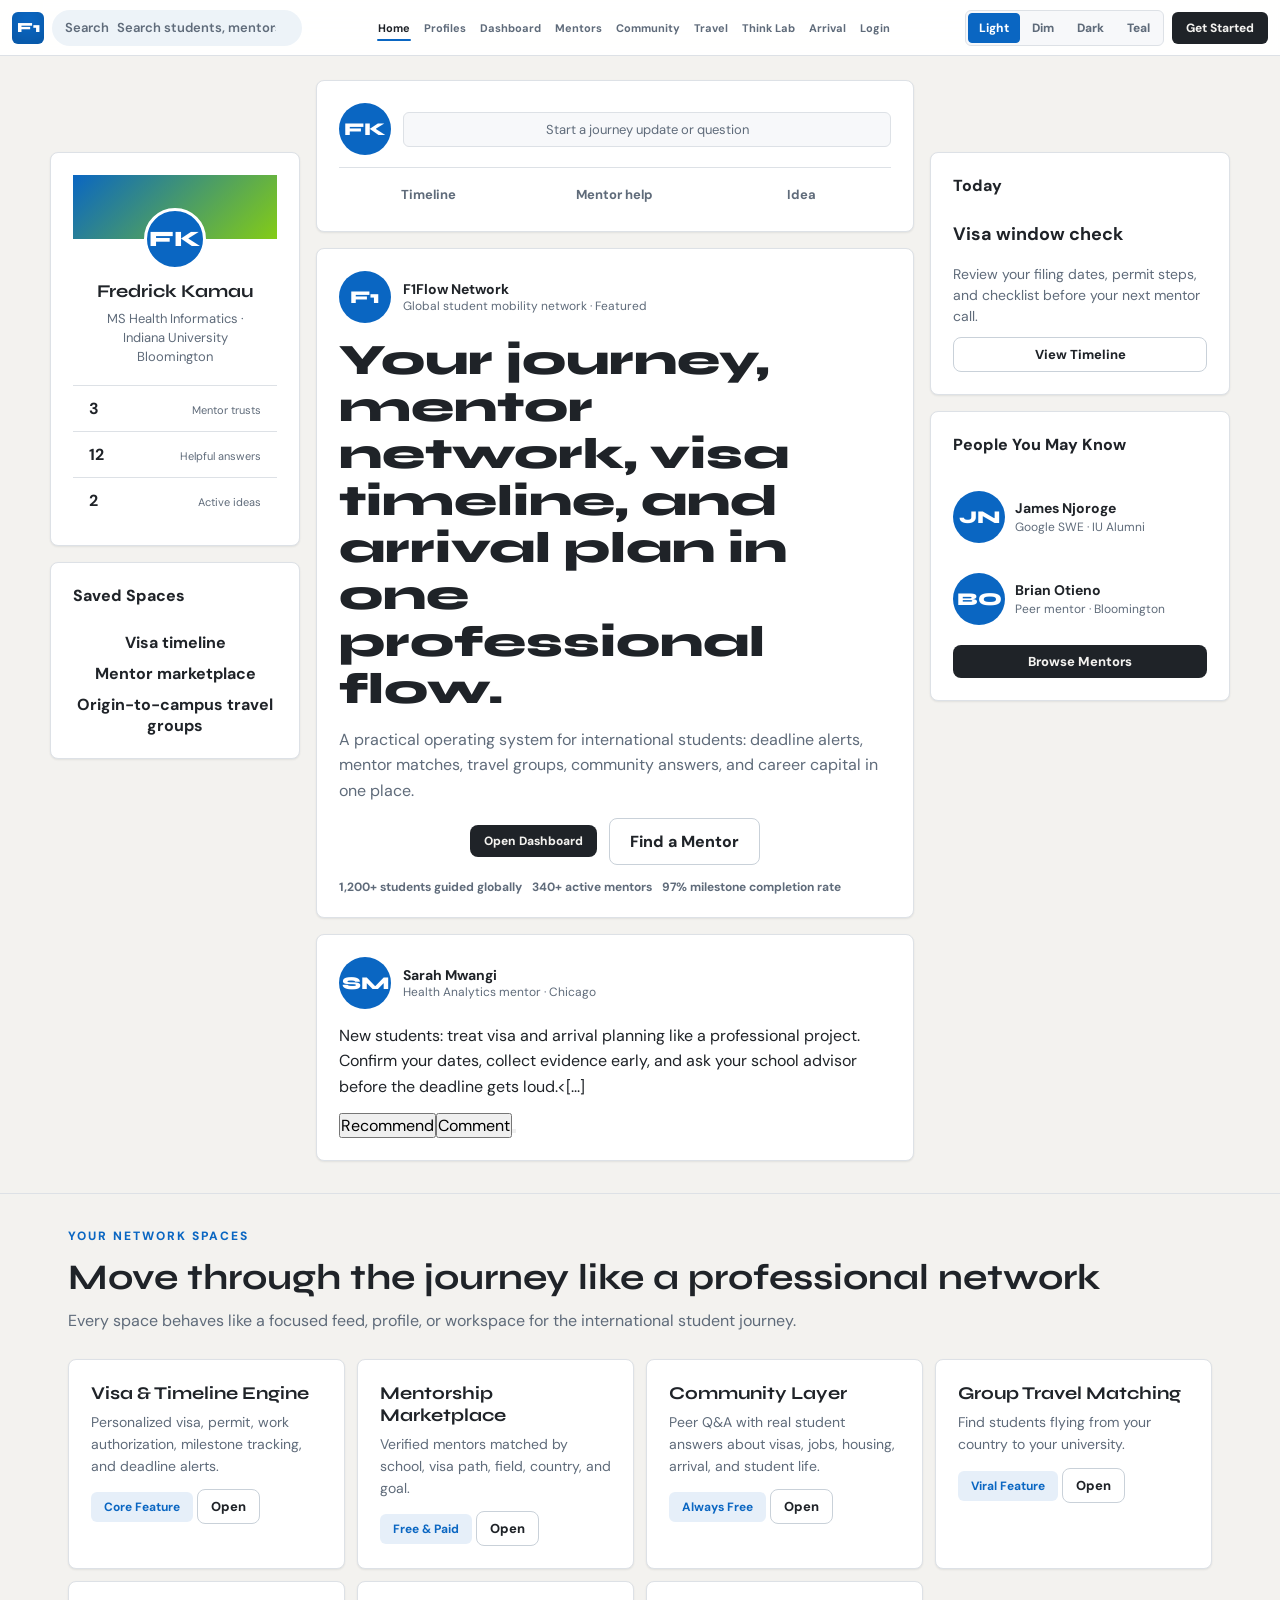
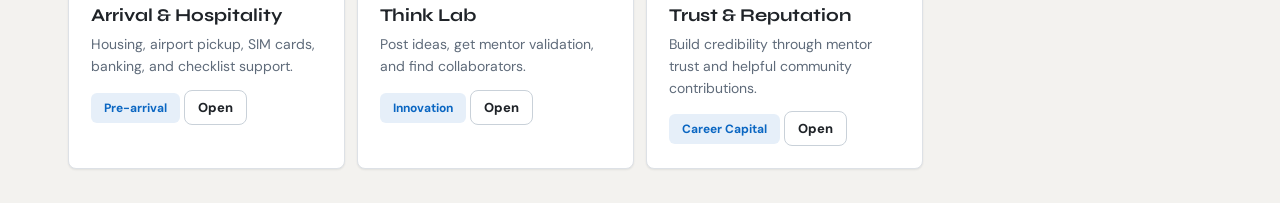
==== commit 554359a3: "Fix viewport meta tag to prevent 200% zoom and enable consistent 100% display" ====
--- a/index.html
+++ b/index.html
@@ -2,7 +2,7 @@
 <html lang="en">
 <head>
   <meta charset="UTF-8">
-  <meta name="viewport" content="width=device-width, initial-scale=1.0">
+  <meta name="viewport" content="width=device-width, initial-scale=1.0, maximum-scale=1.0, user-scalable=no">
   <title>F1Flow - Global Student Network</title>
   <link rel="preconnect" href="https://fonts.googleapis.com">
   <link rel="preconnect" href="https://fonts.gstatic.com" crossorigin>
@@ -111,9 +111,9 @@
                   <span>Health Analytics mentor · Chicago</span>
                 </div>
               </div>
-              <p>New students: treat visa and arrival planning like a professional project. Confirm your dates, collect evidence early, and ask your school advisor before the deadline gets loud.</p>
+              <p>New students: treat visa and arrival planning like a professional project. Confirm your dates, collect evidence early, and ask your school advisor before the deadline gets loud.<[...]
               <div class="post-actions">
-                <button data-action="recommend" data-label="Sarah Mwangi update">Recommend</button><button data-action="comment" data-label="Sarah Mwangi update">Comment</button><button data-action="share" data-label="Sarah Mwangi update">Share</button>
+                <button data-action="recommend" data-label="Sarah Mwangi update">Recommend</button><button data-action="comment" data-label="Sarah Mwangi update">Comment</button><button data-acti[...]
               </div>
             </article>
           </section>
@@ -159,14 +159,14 @@
       <label>Your Name<input name="name" type="text" placeholder="Fredrick Kamau" required></label>
       <div class="split">
         <label>Home Country<input name="country" type="text" list="african-countries" placeholder="Search any country"></label>
-        <label>Status<select name="status"><option>Current International Student</option><option>Student Arriving</option><option>Mentor / Alumni</option><option>Lecturer / Educator</option></select></label>
+        <label>Status<select name="status"><option>Current International Student</option><option>Student Arriving</option><option>Mentor / Alumni</option><option>Lecturer / Educator</option></sel[...]
       </div>
       <label>Destination Institution<input name="university" type="text" list="us-universities" placeholder="University, college, or school"></label>
       <div class="split">
         <label>Program Start<input name="programStart" type="month" value="2023-08"></label>
         <label>Graduation Date<input name="graduation" type="month" value="2025-05"></label>
       </div>
-      <label>Field of Study<select name="field"><option>Health Informatics</option><option>Computer Science</option><option>Data Science</option><option>Business</option><option>Engineering</option></select></label>
+      <label>Field of Study<select name="field"><option>Health Informatics</option><option>Computer Science</option><option>Data Science</option><option>Business</option><option>Engineering</opti[...]
       <button class="btn primary full" type="submit">Go to My Dashboard</button>
     </form>
   </div>
--- a/styles.css
+++ b/styles.css
@@ -32,9 +32,9 @@
 button,input,select,textarea{font:inherit}
 button{cursor:pointer}
 .is-hidden{display:none!important}
-.topbar{position:fixed;inset:0 0 auto;z-index:50;min-height:64px;padding:0 16px;display:flex;align-items:center;gap:14px;background:var(--nav-bg);backdrop-filter:blur(18px);border-bottom:1px solid var(--line)}
-.brand{display:flex;align-items:center;gap:12px;background:transparent;border:0;color:var(--text)}
-.social-search{width:min(24vw,300px);min-width:210px;height:40px;display:flex;align-items:center;gap:8px;padding:0 14px;background:var(--surface-3);border:1px solid transparent;border-radius:999px;color:var(--muted);font-size:13px;font-weight:800}
+.topbar{position:fixed;inset:0 0 auto;z-index:50;height:56px;padding:0 12px;display:flex;align-items:center;gap:8px;background:var(--nav-bg);backdrop-filter:blur(18px);border-bottom:1px solid var(--line)}
+.brand{display:flex;align-items:center;gap:8px;background:transparent;border:0;color:var(--text);flex-shrink:0}
+.social-search{width:min(20vw,250px);min-width:180px;height:36px;display:flex;align-items:center;gap:8px;padding:0 12px;background:var(--surface-3);border:1px solid transparent;border-radius:999px;color:var(--muted);font-size:13px;font-weight:600}
 .social-search input{width:100%;border:0;outline:0;background:transparent;color:var(--text);font-weight:600}
 .social-search input::placeholder{color:var(--muted)}
 .text-link{border:0;background:transparent;color:var(--text);font:inherit;font-weight:800;text-align:left;padding:0;cursor:pointer}
@@ -42,46 +42,57 @@
 .title-link{font-size:inherit}
 .avatar-button{border:0;cursor:pointer}
 .avatar-button:hover{filter:brightness(.92)}
-.brand-mark{width:38px;height:38px;border-radius:8px;display:grid;place-items:center;background:var(--accent);color:white;font-family:"Syne";font-weight:800;box-shadow:inset 0 -8px 18px rgba(0,0,0,.12)}
-.brand-name{font-family:"Syne";font-weight:800;font-size:20px;color:var(--text)}
-.nav-links{display:flex;align-items:stretch;gap:2px;flex:1;justify-content:center;min-width:0}
-.nav-actions{display:flex;align-items:center;gap:12px}
-.nav-link,.nav-cta,.btn,.chip,.icon-btn,.theme-option{border:0;border-radius:999px;color:var(--text);transition:.18s ease}
-.nav-link{position:relative;background:transparent;color:var(--muted);padding:20px 9px 15px;font-size:13px;font-weight:800;border-radius:0;white-space:nowrap}
+.brand-mark{width:32px;height:32px;border-radius:6px;display:grid;place-items:center;background:var(--accent);color:white;font-family:"Syne";font-weight:800;box-shadow:inset 0 -8px 18px rgba(0,0,0,.15);font-size:14px}
+.brand-name{font-family:"Syne";font-weight:800;font-size:18px;color:var(--text);display:none}
+.nav-links{display:flex;align-items:center;gap:0;flex:1;justify-content:center;min-width:0;margin:0 8px}
+.nav-actions{display:flex;align-items:center;gap:8px;flex-shrink:0}
+.nav-link,.nav-cta,.btn,.chip,.icon-btn,.theme-option{border:0;border-radius:6px;color:var(--text);transition:.18s ease}
+.nav-link{position:relative;background:transparent;color:var(--muted);padding:8px 7px;font-size:11px;font-weight:700;border-radius:4px;white-space:nowrap}
 .nav-link:hover{background:var(--surface-2);color:var(--text)}
 .nav-link.active{background:transparent;color:var(--text)}
-.nav-link.active::after{content:"";position:absolute;left:10px;right:10px;bottom:0;height:3px;border-radius:999px;background:var(--accent)}
-.nav-cta,.btn.primary{background:var(--text);color:var(--bg);padding:10px 18px;font-weight:800}
+.nav-link.active::after{content:"";position:absolute;left:6px;right:6px;bottom:2px;height:2px;border-radius:999px;background:var(--accent)}
+.nav-cta,.btn.primary{background:var(--text);color:var(--bg);padding:8px 14px;font-weight:800;font-size:12px}
 .nav-cta:hover,.btn.primary:hover{opacity:.88}
-.theme-switcher{display:flex;align-items:center;gap:2px;padding:3px;background:var(--surface-2);border:1px solid var(--line);border-radius:999px}
-.theme-option{background:transparent;color:var(--muted);padding:6px 10px;font-size:12px;font-weight:800}
-.theme-option.active{background:var(--accent);color:white}
-.btn{display:inline-flex;align-items:center;justify-content:center;gap:8px;padding:12px 20px;font-weight:800}
+.theme-switcher{position:relative;display:flex;align-items:center;gap:1px;padding:2px;background:var(--surface-2);border:1px solid var(--line);border-radius:6px}
+.theme-switcher-toggle{width:32px;height:32px;border:0;background:transparent;color:var(--muted);cursor:pointer;border-radius:6px;display:flex;align-items:center;justify-content:center;font-size:16px}
+.theme-switcher-toggle:hover{background:var(--surface-3);color:var(--text)}
+.theme-switcher-dropdown{position:absolute;top:calc(100% + 8px);right:0;background:var(--surface);border:1px solid var(--line);border-radius:8px;box-shadow:var(--shadow);padding:8px;min-width:180px;display:none;flex-direction:column;gap:2px}
+.theme-switcher-dropdown.open{display:flex}
+.theme-option{background:transparent;color:var(--muted);padding:6px 10px;font-size:12px;font-weight:800;text-align:left;width:100%;border:1px solid transparent;cursor:pointer;border-radius:4px;transition:.18s ease}
+.theme-option:hover{background:var(--surface-2);color:var(--text)}
+.theme-option.active{background:var(--accent);color:white;border-color:var(--accent)}
+.btn{display:inline-flex;align-items:center;justify-content:center;gap:8px;padding:12px 20px;font-weight:800;border-radius:8px}
 .btn.secondary{background:transparent;border:1px solid var(--line-strong);color:var(--text)}
 .btn.secondary:hover,.chip:hover,.quick-action:hover{background:var(--surface-2)}
 .btn.small{padding:8px 13px;font-size:13px}.btn.full{width:100%}
-.page{display:none;min-height:100vh;padding-top:64px}.page.active{display:block}
-.hero{position:relative;min-height:calc(100vh - 64px);padding:24px 18px 32px;overflow:hidden;border-bottom:1px solid var(--line)}
+.page{display:none;min-height:100vh;padding-top:56px}.page.active{display:block}
+.hero{position:relative;min-height:calc(100vh - 56px);padding:24px 18px 32px;overflow:hidden;border-bottom:1px solid var(--line)}
 .hero-bg{position:absolute;inset:0;z-index:0;background:var(--bg);opacity:.98}
 :root[data-theme="dim"] .hero-bg,:root[data-theme="dark"] .hero-bg{background:var(--bg)}
 .home-network{position:relative;z-index:1;max-width:1180px;margin:0 auto;display:grid;grid-template-columns:250px minmax(0,1fr) 300px;gap:16px;align-items:start}
-.network-rail{display:grid;gap:16px;position:sticky;top:84px}
+.network-rail{display:grid;gap:16px;position:sticky;top:72px}
 .network-feed{display:grid;gap:16px;min-width:0}
-.social-profile-card{padding:0;overflow:hidden;text-align:center}
+.social-profile-card{padding:0;overflow:hidden;text-align:center;border-radius:8px}
 .social-cover{height:64px;background:linear-gradient(135deg,var(--accent),#84cc16)}
 .social-profile-body{padding:0 18px 18px}.social-profile-body .avatar{margin:-31px auto 10px;border:3px solid var(--surface)}
-.social-profile-body h2{font-size:18px}.social-profile-body p{color:var(--muted);font-size:13px;line-height:1.45;margin-top:4px}
-.social-stats{display:grid;border-top:1px solid var(--line)}.social-stats button{display:flex;align-items:center;justify-content:space-between;gap:12px;padding:12px 16px;border:0;border-bottom:1px solid var(--line);background:var(--surface);color:var(--text);text-align:left}.social-stats button:last-child{border-bottom:0}.social-stats button:hover{background:var(--surface-2)}.social-stats strong{color:var(--accent)}.social-stats span{color:var(--muted);font-size:12px;font-weight:800}
-.rail-card{display:grid;gap:10px}.rail-card button:not(.btn){border:0;background:transparent;color:var(--text);font-weight:800;text-align:left;padding:7px 0}.rail-card button:not(.btn):hover{color:var(--accent)}
-.timeline-widget strong{font-size:18px}.timeline-widget p{color:var(--muted);line-height:1.5;font-size:14px}
-.status-composer{padding:14px}.composer-line{display:flex;align-items:center;gap:12px}.composer-line button{flex:1;border:1px solid var(--line-strong);background:var(--surface);border-radius:999px;color:var(--muted);padding:12px 16px;text-align:left;font-weight:800}.composer-line button:hover{background:var(--surface-2)}
-.composer-actions{display:grid;grid-template-columns:repeat(3,1fr);gap:8px;margin-top:12px;padding-top:12px;border-top:1px solid var(--line)}.composer-actions button{border:0;background:transparent;border-radius:8px;color:var(--muted);font-weight:800;padding:9px}.composer-actions button:hover{background:var(--surface-2);color:var(--text)}
-.social-post{display:grid;gap:14px}.post-author{display:flex;gap:12px;align-items:center}.post-author strong{display:block}.post-author span{display:block;color:var(--muted);font-size:13px;margin-top:2px}
-.social-post h1{font-size:clamp(30px,3.4vw,46px);line-height:1.08;max-width:780px}.social-post p{color:var(--muted);line-height:1.6;font-size:16px}.social-reactions{display:flex;gap:10px;flex-wrap:wrap;padding-top:12px;border-top:1px solid var(--line);color:var(--muted);font-size:13px;font-weight:800}.social-reactions span{padding-right:10px;border-right:1px solid var(--line)}.social-reactions span:last-child{border-right:0}
+.social-profile-body h2{font-size:18px;margin-bottom:8px}.social-profile-body p{color:var(--muted);font-size:13px;line-height:1.45;margin-top:4px}
+.social-stats{display:grid;border-top:1px solid var(--line)}.social-stats button{display:flex;align-items:center;justify-content:space-between;gap:12px;padding:12px 16px;border:0;border-bottom:1px solid var(--line);background:transparent;color:var(--text);cursor:pointer}
+.social-stats button:last-child{border-bottom:0}
+.social-stats button:hover{background:var(--surface-2)}
+.social-stats strong{display:block;font-size:16px;color:var(--text)}.social-stats span{display:block;font-size:11px;color:var(--muted);margin-top:4px}
+.rail-card{display:grid;gap:10px;padding:16px;border:1px solid var(--line);border-radius:8px;background:var(--surface)}.rail-card button:not(.btn){border:0;background:transparent;color:var(--text);cursor:pointer;font-weight:700}
+.rail-card button:not(.btn):hover{color:var(--accent)}
+.timeline-widget strong{font-size:18px;display:block;margin-bottom:8px}.timeline-widget p{color:var(--muted);line-height:1.5;font-size:14px}
+.status-composer{padding:14px;border:1px solid var(--line);border-radius:8px;background:var(--surface)}.composer-line{display:flex;align-items:center;gap:12px}.composer-line button{flex:1;border:1px solid var(--line);background:var(--surface-2);color:var(--muted);border-radius:6px;padding:8px;font-size:13px;cursor:pointer}
+.composer-line button:hover{background:var(--surface-2);color:var(--text)}
+.composer-actions{display:grid;grid-template-columns:repeat(3,1fr);gap:8px;margin-top:12px;padding-top:12px;border-top:1px solid var(--line)}.composer-actions button{border:0;background:transparent;color:var(--muted);cursor:pointer;font-size:13px;font-weight:700;border-radius:6px;padding:6px}
+.composer-actions button:hover{color:var(--text);background:var(--surface-2);border-radius:6px}
+.social-post{display:grid;gap:14px;padding:20px;border:1px solid var(--line);border-radius:8px;background:var(--surface)}.post-author{display:flex;gap:12px;align-items:center}.post-author strong{display:block;font-size:14px;color:var(--text)}.post-author span{display:block;font-size:12px;color:var(--muted)}
+.social-post h1{font-size:clamp(30px,3.4vw,46px);line-height:1.08;max-width:780px}.social-post p{color:var(--muted);line-height:1.6;font-size:16px}.social-reactions{display:flex;gap:10px;flex-wrap:wrap;color:var(--muted);font-size:12px;font-weight:700}
 .compact-post p{color:var(--text)}
-.suggestion-row{display:flex;gap:10px;align-items:center}.suggestion-row strong{display:block;font-size:14px}.suggestion-row span{display:block;color:var(--muted);font-size:12px;margin-top:2px}
+.suggestion-row{display:flex;gap:10px;align-items:center;padding:10px 0}.suggestion-row strong{display:block;font-size:14px}.suggestion-row span{display:block;color:var(--muted);font-size:12px;margin-top:2px}
 .hero-content{position:relative;text-align:center;max-width:900px;animation:rise .45s ease both}
-.eyebrow{display:inline-flex;align-items:center;gap:8px;padding:7px 15px;border:1px solid var(--line);border-radius:999px;color:var(--accent);background:var(--accent-soft);font-size:13px;font-weight:800;margin-bottom:28px}
+.eyebrow{display:inline-flex;align-items:center;gap:8px;padding:7px 15px;border:1px solid var(--line);border-radius:999px;color:var(--accent);background:var(--accent-soft);font-size:13px;font-weight:800}
 .eyebrow span{width:8px;height:8px;border-radius:50%;background:var(--accent);animation:pulse 1.8s infinite}
 .hero h1{font-size:clamp(50px,8vw,88px);line-height:1.03;font-weight:800}
 .hero .social-post h1{font-size:clamp(30px,3.4vw,46px);line-height:1.08;font-weight:800}
@@ -94,84 +105,136 @@
 .hero-stats article:last-child{border-right:0}
 .hero-stats strong{font:800 30px "Syne";color:var(--text)}
 .hero-stats span{font-size:13px;color:var(--muted)}
-.section,.shell{max-width:1180px;margin:auto;padding:34px 18px}.page.shell{padding-top:98px}.narrow{max-width:820px}
+.section,.shell{max-width:1180px;margin:auto;padding:34px 18px}.page.shell{padding-top:80px}.narrow{max-width:820px}
 .section-label{color:var(--accent);font-size:12px;text-transform:uppercase;letter-spacing:2px;font-weight:800;margin-bottom:12px}
-.section h2,.page-header h2{font-size:34px;margin-bottom:8px}
-.section-copy,.page-header p{color:var(--muted);line-height:1.6;margin-bottom:26px}
+.section h2,.page-header h2{font-size:clamp(28px,4vw,36px);margin-bottom:8px;line-height:1.2}
+.section-copy,.page-header p{color:var(--muted);line-height:1.6;margin-bottom:26px;font-size:clamp(14px,2vw,16px)}
 .module-grid,.card-grid{display:grid;grid-template-columns:repeat(auto-fit,minmax(272px,1fr));gap:12px;background:transparent;border:0;border-radius:0;overflow:visible}
-.module-card,.card,.panel,.post-card,.metric{background:var(--surface);border:1px solid var(--line);padding:22px}
-.module-card,.card,.post-card{transition:.18s ease;border-radius:8px;box-shadow:var(--shadow)}
-.module-card:hover,.card:hover,.post-card:hover{background:var(--surface-2);transform:translateY(-1px)}
-.module-card{border:1px solid var(--line)}.module-card h3,.card h3{font-size:18px;margin-bottom:8px}.module-card p,.card p{color:var(--muted);font-size:14px;line-height:1.55}.module-card button{margin-top:16px}
-.dashboard-header{display:flex;align-items:center;justify-content:space-between;gap:18px;margin-bottom:18px;background:linear-gradient(180deg,var(--surface),var(--surface-2))}
-.dashboard-header h2{font-size:36px;margin:2px 0 6px}.dashboard-header p:not(.section-label){max-width:720px;color:var(--muted);line-height:1.55}.dashboard-header-actions{display:flex;gap:10px;flex-wrap:wrap;justify-content:flex-end}
+.module-card,.card,.panel,.post-card,.metric{background:var(--surface);border:1px solid var(--line);padding:22px;border-radius:8px;box-shadow:var(--shadow)}
+.module-card,.card,.post-card{transition:.18s ease}
+.module-card:hover,.card:hover,.post-card:hover{background:var(--surface-2);transform:translateY(-1px);border-color:var(--line-strong)}
+.module-card{border:1px solid var(--line)}.module-card h3,.card h3{font-size:18px;margin-bottom:8px}.module-card p,.card p{color:var(--muted);font-size:14px;line-height:1.55}.module-card button{margin-top:12px}
+.dashboard-header{display:flex;align-items:center;justify-content:space-between;gap:18px;margin-bottom:18px;background:linear-gradient(180deg,var(--surface),var(--surface-2));border:1px solid var(--line);border-radius:8px;padding:20px}
+.dashboard-header h2{font-size:36px;margin:2px 0 6px}.dashboard-header p:not(.section-label){max-width:720px;color:var(--muted);line-height:1.55}.dashboard-header-actions{display:flex;gap:10px;flex-wrap:wrap}
 .dashboard-grid{display:grid;grid-template-columns:minmax(0,1fr) 340px;gap:18px}.stack{display:flex;flex-direction:column;gap:18px}
 .panel{border-radius:8px;box-shadow:var(--shadow)}
-.panel-title{font-weight:800;color:var(--text);margin-bottom:16px}
-.dashboard-card{overflow:hidden}.profile-panel{display:flex;gap:18px;align-items:center;background:var(--surface);border-left:4px solid var(--accent)}
+.panel-title{font-weight:800;color:var(--text);margin-bottom:16px;font-size:16px}
+.dashboard-card{overflow:hidden}.profile-panel{display:flex;gap:18px;align-items:center;background:var(--surface);border-left:4px solid var(--accent);border-radius:8px;padding:20px}
 .avatar,.card-avatar{border-radius:50%;display:grid;place-items:center;background:var(--accent);color:white;font-weight:800;flex:none}
 .avatar{width:62px;height:62px;font:800 22px "Syne"}
-.card-avatar{width:52px;height:52px}
+.card-avatar{width:52px;height:52px;font:800 18px "Syne"}
 .profile-panel p{color:var(--muted);margin:5px 0 12px}.badges,.tags{display:flex;gap:7px;flex-wrap:wrap}
-.badges span,.tag,.pill{font-size:12px;padding:5px 10px;border-radius:999px;background:var(--accent-soft);color:var(--accent);border:1px solid transparent;font-weight:700}
+.badges span,.tag,.pill{font-size:12px;padding:6px 12px;border-radius:6px;background:var(--accent-soft);color:var(--accent);border:1px solid transparent;font-weight:700}
+.pill.location{background:rgba(89,159,201,.08);color:#3d7aa6}
+:root[data-theme="dim"] .pill.location{background:rgba(96,165,250,.1);color:#60a5fa}
+:root[data-theme="dark"] .pill.location{background:rgba(96,165,250,.12);color:#60a5fa}
+:root[data-theme="teal"] .pill.location{background:rgba(15,118,110,.08);color:#0f766e}
 .timeline-panel{border-color:var(--line);background:linear-gradient(180deg,var(--surface),var(--surface))}
-.countdown{display:grid;grid-template-columns:auto 1fr;gap:18px;align-items:center;padding:10px 0 18px;text-align:left}.countdown strong{display:grid;place-items:center;width:126px;height:126px;border-radius:50%;background:var(--accent-soft);font:800 54px "Syne";color:var(--accent);border:1px solid rgba(10,102,194,.18)}.countdown span{color:var(--muted);font-size:18px;line-height:1.35}
-.progress{height:10px;background:var(--surface-3);border-radius:999px;overflow:hidden}.progress span{display:block;height:100%;width:0;background:linear-gradient(90deg,var(--accent),var(--green));transition:.35s ease}
+.countdown{display:grid;grid-template-columns:auto 1fr;gap:18px;align-items:center;padding:10px 0 18px;text-align:left}.countdown strong{display:grid;place-items:center;width:126px;height:126px;border:2px solid var(--line);border-radius:8px;font:800 32px "Syne";color:var(--text)}
+.progress{height:10px;background:var(--surface-3);border-radius:999px;overflow:hidden;margin-bottom:8px}.progress span{display:block;height:100%;width:0;background:linear-gradient(90deg,var(--accent),#84cc16);border-radius:999px}
 .timeline-meta{display:flex;justify-content:space-between;color:var(--muted);font-size:12px;margin:12px 0 18px}.timeline-steps{display:grid;gap:10px}
-.step{display:flex;gap:12px;align-items:flex-start;padding:12px;border:1px solid var(--line);border-radius:8px;background:var(--surface-2)}.step b{width:26px;height:26px;display:grid;place-items:center;border-radius:50%;background:var(--surface-3);font-size:12px;flex:none;color:var(--muted)}
-.step.done b{background:rgba(0,186,124,.14);color:var(--green)}.step.active b{background:var(--accent-soft);color:var(--accent)}
+.step{display:flex;gap:12px;align-items:flex-start;padding:12px;border:1px solid var(--line);border-radius:8px;background:var(--surface-2)}.step b{width:26px;height:26px;display:grid;place-items:center;border:1px solid var(--line-strong);border-radius:4px;font:700 13px "DM Sans";color:var(--muted)}
+.step.done b{background:rgba(0,186,124,.14);border-color:var(--green);color:var(--green)}.step.active b{background:var(--accent-soft);border-color:var(--accent);color:var(--accent)}
 .step p{font-size:14px}.step span{display:block;color:var(--muted);font-size:12px;margin-top:2px}
-.metric-row{display:grid;grid-template-columns:repeat(3,1fr);gap:12px}.metric{border-radius:8px;text-align:left;box-shadow:var(--shadow);display:grid;gap:6px}
-.metric strong{display:block;font:800 38px "Syne";color:var(--text)}.metric span{color:var(--muted);font-size:12px;font-weight:800;text-transform:uppercase;letter-spacing:.7px}.metric small{color:var(--muted);font-size:12px}
+.metric-row{display:grid;grid-template-columns:repeat(3,1fr);gap:12px}.metric{border-radius:8px;text-align:center;box-shadow:var(--shadow);display:grid;gap:6px;padding:20px}
+.metric strong{display:block;font:800 38px "Syne";color:var(--text)}.metric span{color:var(--muted);font-size:12px;font-weight:800;text-transform:uppercase;letter-spacing:.7px}.metric small{color:var(--muted);font-size:11px}
 .alert{display:flex;align-items:center;justify-content:space-between;gap:12px;padding:13px 14px;border-radius:8px;margin-top:10px;font-size:14px;line-height:1.5}
 .alert p{color:var(--muted);margin-top:2px}
 .alert.warn{background:rgba(245,163,0,.12);border:1px solid rgba(245,163,0,.28);color:var(--text)}
 .alert.info{background:var(--accent-soft);border:1px solid rgba(29,155,240,.22);color:var(--text)}
-.quick-actions{display:grid;grid-template-columns:repeat(2,1fr);gap:10px}.quick-action{background:var(--surface);border:1px solid var(--line);border-radius:8px;padding:14px;text-align:left;color:var(--text);display:grid;gap:5px}
-.quick-action strong{display:block}.quick-action span{color:var(--muted);font-size:12px}.quick-action em{font-style:normal;color:var(--accent);font-size:12px;font-weight:800}.mini-list,.activity-list,.posts{display:grid;gap:1px;background:var(--line);border-radius:8px;overflow:hidden}
-.mini-item{display:flex;align-items:center;gap:12px;padding:12px;background:var(--surface)}.mini-item div:nth-child(2){flex:1}.mini-item p{color:var(--muted);font-size:12px}
-.activity-list article{display:grid;grid-template-columns:28px 1fr;gap:10px;padding:12px;background:var(--surface)}.activity-list b{display:grid;place-items:center;width:28px;height:28px;border-radius:50%;background:var(--accent-soft);color:var(--accent);font-size:12px}.activity-list p{color:var(--text);font-size:14px;line-height:1.4}.activity-list span{display:block;color:var(--dim);font-size:12px;margin-top:4px}
-.trust-panel{text-align:center;background:linear-gradient(180deg,var(--surface),var(--surface-2))}.trust-panel>strong{font:800 52px "Syne";color:var(--accent)}.trust-panel>span{display:block;color:var(--muted);font-size:13px}
-.trust-bars{display:grid;gap:10px;margin-top:18px;text-align:left}.trust-bars label{display:grid;grid-template-columns:92px 1fr;gap:10px;align-items:center;color:var(--muted);font-size:13px}.trust-bars span{height:7px;border-radius:999px;background:linear-gradient(90deg,var(--accent) var(--w),var(--surface-3) 0)}
-.toolbar{justify-content:space-between;margin:22px 0}.search,.composer textarea,.finder input,.finder select,.modal input,.modal select,.composer select,.travel-create input,.travel-create select,.travel-create textarea{background:var(--surface);border:1px solid var(--line-strong);border-radius:8px;color:var(--text);outline:0;padding:11px 13px}
-.search:focus,.composer textarea:focus,.finder input:focus,.finder select:focus,.modal input:focus,.modal select:focus,.travel-create input:focus,.travel-create select:focus,.travel-create textarea:focus{border-color:var(--accent);box-shadow:0 0 0 1px var(--accent)}
-.search{min-width:min(100%,340px)}.chips{display:flex;gap:8px;flex-wrap:wrap}.chip{background:var(--surface);border:1px solid var(--line);color:var(--muted);padding:8px 14px;font-size:13px;font-weight:800}.chip.active{background:var(--accent);border-color:var(--accent);color:white}
-.card-head{display:flex;gap:12px;margin-bottom:14px}.tags{margin:14px 0}.card-actions{display:flex;gap:8px;flex-wrap:wrap;margin-top:15px}.empty{color:var(--muted);padding:24px;background:var(--surface);text-align:center;grid-column:1/-1}
-.composer{background:var(--surface);border:1px solid var(--line);border-radius:8px;padding:18px;margin-bottom:18px;box-shadow:var(--shadow)}.composer textarea{width:100%;min-height:90px;resize:vertical}.composer-footer{display:flex;justify-content:space-between;gap:12px;margin-top:12px}
-.post-card{border-radius:0}.post-meta{display:flex;gap:8px;align-items:center;color:var(--muted);font-size:13px;margin-bottom:9px}.post-meta strong{color:var(--text)}.post-card h3{font-size:16px;margin-bottom:6px}.post-actions{display:flex;gap:16px;align-items:center;color:var(--muted);font-size:12px;margin-top:12px}.post-actions button{border:0;background:transparent;color:var(--muted);font-weight:800;padding:0}.post-actions button:hover{color:var(--accent)}
-.profile-shell{max-width:1180px}.profile-layout{display:grid;grid-template-columns:320px minmax(0,1fr);gap:18px;align-items:start}.profile-directory{padding:0;overflow:hidden;position:sticky;top:126px}.directory-item{width:100%;display:flex;gap:12px;align-items:center;padding:14px;border:0;border-bottom:1px solid var(--line);background:var(--surface);color:var(--text);text-align:left}.directory-item:last-child{border-bottom:0}.directory-item:hover,.directory-item.active{background:var(--surface-2)}.directory-item.active{box-shadow:inset 3px 0 0 var(--accent)}.directory-item small{display:block;color:var(--muted);font-size:12px;margin-top:2px;line-height:1.35}.directory-item em{display:inline-block;margin-top:7px;padding:4px 8px;border-radius:999px;background:var(--accent-soft);color:var(--accent);font-size:11px;font-style:normal;font-weight:800}.profile-detail{display:grid;gap:18px}.profile-hero-card{padding:0;overflow:hidden}.profile-cover{height:156px;background:radial-gradient(circle at 18% 30%,rgba(255,255,255,.34),transparent 28%),linear-gradient(135deg,var(--accent),#84cc16)}:root[data-theme="dark"] .profile-cover,:root[data-theme="dim"] .profile-cover{background:radial-gradient(circle at 18% 30%,rgba(255,255,255,.16),transparent 28%),linear-gradient(135deg,#2563eb,#047857)}.profile-main{position:relative;padding:0 28px 22px}.profile-avatar{width:126px;height:126px;border-radius:50%;display:grid;place-items:center;background:var(--accent);color:white;border:4px solid var(--surface);font:800 38px "Syne";margin-top:-63px}.profile-actions{position:absolute;right:28px;top:18px;display:flex;gap:8px;flex-wrap:wrap;justify-content:flex-end}.profile-main h2{font-size:34px;margin-top:12px}.profile-headline{max-width:720px;font-size:17px;color:var(--text);line-height:1.45;margin-top:4px}.profile-meta{color:var(--muted);margin-top:6px}.profile-stats{display:flex;gap:0;flex-wrap:wrap;margin-top:18px;color:var(--muted);font-size:14px}.profile-stats span{padding:0 14px;border-right:1px solid var(--line)}.profile-stats span:first-child{padding-left:0}.profile-stats span:last-child{border-right:0}.profile-stats strong{color:var(--accent)}.profile-tabs{display:flex;gap:4px;padding:0 28px;border-top:1px solid var(--line);overflow:auto}.profile-tabs button{position:relative;border:0;background:transparent;color:var(--muted);font-weight:800;padding:15px 14px}.profile-tabs button.active{color:var(--text)}.profile-tabs button.active::after{content:"";position:absolute;left:12px;right:12px;bottom:0;height:3px;border-radius:999px;background:var(--accent)}.profile-content-grid{display:grid;grid-template-columns:280px minmax(0,1fr);gap:18px;align-items:start}.profile-sidebar,.profile-main-feed{display:grid;gap:18px}.profile-sidebar{position:sticky;top:126px}.profile-sidebar.is-hidden+.profile-main-feed{grid-column:1/-1}.profile-section h3{font-size:18px;margin-bottom:12px}.profile-section p{color:var(--muted);line-height:1.55}.profile-highlight-list{display:grid;gap:8px}.profile-highlight-list span{padding:10px 12px;border:1px solid var(--line);border-radius:8px;color:var(--text);font-weight:800;background:var(--surface-2)}.skill-list{display:flex;gap:8px;flex-wrap:wrap}.skill-list span{padding:8px 12px;border-radius:999px;background:var(--accent-soft);color:var(--accent);font-weight:800;font-size:13px}.profile-list{display:grid;gap:10px}.profile-list p{padding-left:14px;border-left:3px solid var(--accent-soft)}.profile-feed-card .post-author{margin-bottom:12px}.profile-feed-card>p{font-size:16px;color:var(--text)}.profile-timeline{display:grid;gap:12px}.profile-timeline div{display:grid;grid-template-columns:18px 1fr;gap:10px;align-items:start}.profile-timeline b{width:10px;height:10px;margin-top:7px;border-radius:50%;background:var(--accent);box-shadow:0 0 0 4px var(--accent-soft)}.profile-timeline p{color:var(--text)}
-.profile-dashboard-shell{max-width:1120px}.profile-dashboard-hero{display:grid;grid-template-columns:auto 1fr auto;gap:18px;align-items:center;margin-bottom:18px}.profile-dashboard-hero .card-avatar{width:64px;height:64px}.profile-dashboard-hero h3{font-size:22px;margin:8px 0 6px}.profile-dashboard-hero p{color:var(--muted);line-height:1.55}.profile-dashboard-metrics{display:grid;grid-template-columns:repeat(4,1fr);gap:12px;margin-bottom:18px}.profile-dashboard-grid{display:grid;grid-template-columns:repeat(2,1fr);gap:18px}.dashboard-section-card h3{font-size:18px;margin-bottom:12px}.dashboard-section-card.wide{grid-column:1/-1}.strength-row{display:grid;grid-template-columns:140px 1fr;align-items:center;gap:14px;margin-top:14px;color:var(--muted);font-weight:800}.strength-row b{height:10px;border-radius:999px;background:linear-gradient(90deg,var(--accent) var(--w),var(--surface-3) 0)}
-.section-heading-row{display:flex;align-items:flex-start;justify-content:space-between;gap:14px;margin-bottom:14px}.section-heading-row p{color:var(--muted);line-height:1.5}.recommendation-list{display:grid;gap:10px}.recommendation-item{display:grid;grid-template-columns:auto 1fr auto;gap:12px;align-items:center;padding:12px;border:1px solid var(--line);border-radius:8px;background:var(--surface)}.recommendation-item p{color:var(--muted);font-size:13px;line-height:1.4;margin-top:3px}
+.quick-actions{display:grid;grid-template-columns:repeat(2,1fr);gap:10px}.quick-action{background:var(--surface);border:1px solid var(--line);border-radius:8px;padding:14px;text-align:left;color:var(--text);cursor:pointer}
+.quick-action strong{display:block;margin-bottom:4px}.quick-action span{color:var(--muted);font-size:12px}.quick-action em{font-style:normal;color:var(--accent);font-size:12px;font-weight:800}.mini-item{display:flex;align-items:center;gap:12px;padding:12px;background:var(--surface);border-radius:6px;border:1px solid var(--line)}.mini-item div:nth-child(2){flex:1}.mini-item p{color:var(--muted);font-size:12px}
+.activity-list article{display:grid;grid-template-columns:28px 1fr;gap:10px;padding:12px;background:var(--surface);border-radius:6px}.activity-list b{display:grid;place-items:center;width:28px;height:28px;background:var(--accent-soft);color:var(--accent);border-radius:50%;font-size:12px}
+.trust-panel{text-align:center;background:linear-gradient(180deg,var(--surface),var(--surface-2));border-radius:8px;padding:20px}.trust-panel>strong{font:800 52px "Syne";color:var(--accent);display:block}
+.trust-bars{display:grid;gap:10px;margin-top:18px;text-align:left}.trust-bars label{display:grid;grid-template-columns:92px 1fr;gap:10px;align-items:center;color:var(--muted);font-size:13px}.trust-bars b{height:6px;border-radius:999px;background:var(--surface-3)}
+.toolbar{justify-content:space-between;margin:22px 0}.search,.composer textarea,.finder input,.finder select,.modal input,.modal select,.composer select,.travel-create input,.travel-create select,.travel-create textarea{background:var(--surface-2);border:1px solid var(--line);color:var(--text);padding:10px 12px;border-radius:6px}
+.search:focus,.composer textarea:focus,.finder input:focus,.finder select:focus,.modal input:focus,.modal select:focus,.travel-create input:focus,.travel-create select:focus,.travel-create textarea:focus{outline:0;border-color:var(--accent);background:var(--surface)}
+.search{min-width:min(100%,340px)}.chips{display:flex;gap:8px;flex-wrap:wrap}.chip{background:var(--surface);border:1px solid var(--line);color:var(--muted);padding:8px 14px;font-size:13px;font-weight:800;cursor:pointer;border-radius:6px;transition:.18s ease}
+.chip:hover{background:var(--surface-2);border-color:var(--line-strong)}
+.chip.active{background:var(--accent);color:white;border-color:var(--accent)}
+.card-head{display:flex;gap:12px;margin-bottom:14px}.tags{margin:14px 0}.card-actions{display:flex;gap:8px;flex-wrap:wrap;margin-top:15px}.empty{color:var(--muted);padding:24px;background:var(--surface);border-radius:8px;text-align:center}
+.composer{background:var(--surface);border:1px solid var(--line);border-radius:8px;padding:18px;margin-bottom:18px;box-shadow:var(--shadow)}.composer textarea{width:100%;min-height:90px;resize:vertical;border:1px solid var(--line);background:var(--surface-2);border-radius:6px;padding:10px;color:var(--text)}
+.post-card{border-radius:0}.post-meta{display:flex;gap:8px;align-items:center;color:var(--muted);font-size:13px;margin-bottom:9px}.post-meta strong{color:var(--text)}.post-card h3{font-size:16px;margin-bottom:8px}.post-card p{color:var(--muted);font-size:14px;line-height:1.5}
+.profile-shell{max-width:1180px}.profile-layout{display:grid;grid-template-columns:320px minmax(0,1fr);gap:18px;align-items:start}.profile-directory{padding:0;overflow:hidden;position:sticky;top:72px;background:var(--surface);border:1px solid var(--line);border-radius:8px;max-height:calc(100vh - 100px)}
+.profile-shell .directory-item{display:block;width:100%;text-align:left;padding:14px 16px;border:0;background:transparent;color:var(--text);border-bottom:1px solid var(--line);cursor:pointer;transition:.18s ease}
+.profile-shell .directory-item:hover{background:var(--surface-2)}
+.profile-shell .directory-item.active{background:var(--accent-soft);border-left:3px solid var(--accent);padding-left:13px}.profile-shell .directory-item span:first-child{width:40px;height:40px;display:grid;place-items:center;border-radius:50%;background:var(--accent);color:white;font-weight:800;font-size:12px}
+.profile-shell .directory-item span:nth-child(2){display:inline-block;flex:1;vertical-align:top}
+.profile-shell .directory-item strong{display:block;font-size:14px;margin-bottom:2px}.profile-shell .directory-item small{display:block;color:var(--muted);font-size:12px;margin-bottom:2px}.profile-shell .directory-item em{display:block;color:var(--muted);font-size:11px;margin-top:4px;font-style:normal}
+.profile-dashboard-shell{max-width:1120px}.profile-dashboard-hero{display:grid;grid-template-columns:auto 1fr auto;gap:18px;align-items:center;margin-bottom:18px;padding:20px;background:var(--surface);border:1px solid var(--line);border-radius:8px}
+.section-heading-row{display:flex;align-items:flex-start;justify-content:space-between;gap:14px;margin-bottom:14px}.section-heading-row p{color:var(--muted);line-height:1.5}.recommendation-list{display:grid;gap:12px;margin-top:12px}
+.recommendation-item{display:flex;gap:12px;align-items:center}
 .travel-workspace{display:grid;grid-template-columns:300px minmax(0,1fr);gap:18px;align-items:start}
-.travel-guide{position:sticky;top:98px;display:grid;gap:12px}
+.travel-guide{position:sticky;top:72px;display:grid;gap:12px;padding:16px;background:var(--surface);border:1px solid var(--line);border-radius:8px}
 .travel-guide h3,.travel-create h3,.travel-results-head h3{font-size:20px}
 .travel-guide ol{display:grid;gap:10px;margin-left:18px;color:var(--muted);font-size:14px;line-height:1.5}
 .travel-main{min-width:0}
 .finder{display:grid;grid-template-columns:repeat(4,1fr) auto;gap:12px;align-items:end;background:var(--surface);border:1px solid var(--line);border-radius:8px;padding:18px;margin:0 0 18px;box-shadow:var(--shadow)}
-.finder label,.modal label,.travel-create label{display:grid;gap:6px;color:var(--muted);font-size:12px;text-transform:uppercase;letter-spacing:1px;font-weight:800}.route{font-weight:800;margin-bottom:10px;color:var(--text)}
-.travel-create{display:grid;gap:16px;margin-bottom:18px}
+.finder label,.modal label,.travel-create label{display:grid;gap:6px;color:var(--muted);font-size:12px;text-transform:uppercase;letter-spacing:1px;font-weight:800}.route{font-weight:800;margin-bottom:6px}
+.travel-create{display:grid;gap:16px;margin-bottom:18px;padding:20px;background:var(--surface);border:1px solid var(--line);border-radius:8px}
 .travel-create p:not(.section-label){color:var(--muted);font-size:14px;line-height:1.55;margin-top:5px}
 .travel-create form{display:grid;gap:13px}
 .travel-create-grid{display:grid;grid-template-columns:repeat(2,minmax(0,1fr));gap:12px}
-.travel-create input,.travel-create select,.travel-create textarea{ text-transform:none;letter-spacing:0;font-weight:500}
+.travel-create input,.travel-create select,.travel-create textarea{text-transform:none;letter-spacing:0;font-weight:500}
 .travel-create textarea{min-height:92px;resize:vertical}
 .travel-results-head{display:flex;align-items:flex-end;justify-content:space-between;gap:12px;margin:6px 0 14px}
 .travel-results-head .section-label{margin-bottom:6px}
-.travel-results-head span{padding:7px 11px;border-radius:999px;background:var(--accent-soft);color:var(--accent);font-size:12px;font-weight:800}
+.travel-results-head span{padding:7px 11px;border-radius:6px;background:var(--accent-soft);color:var(--accent);font-size:12px;font-weight:800}
 .travel-card{display:grid;gap:8px}
 .travel-card-top{display:flex;align-items:center;justify-content:space-between;gap:10px;color:var(--muted);font-size:12px;font-weight:800}
 .travel-match-meta{display:flex;gap:8px;flex-wrap:wrap}
-.travel-match-meta span{padding:6px 9px;border-radius:999px;background:var(--surface-3);color:var(--muted);font-size:12px;font-weight:800}
+.travel-match-meta span{padding:6px 9px;border-radius:6px;background:var(--surface-3);color:var(--muted);font-size:12px;font-weight:800}
 .travel-empty{display:grid;gap:10px;justify-items:center}
 .travel-empty strong{color:var(--text)}
 .travel-empty span{display:block;color:var(--muted);line-height:1.45}
-.checklist{display:grid;grid-template-columns:repeat(auto-fit,minmax(220px,1fr));gap:10px}.check-item{display:flex;gap:10px;align-items:center;background:var(--surface);border:1px solid var(--line);border-radius:8px;padding:12px;color:var(--text)}
-.check-item:hover{background:var(--surface-2)}.check-box{width:21px;height:21px;display:grid;place-items:center;border:2px solid var(--line-strong);border-radius:50%;flex:none}.check-item.done{opacity:.74}.check-item.done .check-box{background:var(--accent);border-color:var(--accent);color:white}
+.checklist{display:grid;grid-template-columns:repeat(auto-fit,minmax(220px,1fr));gap:10px}.check-item{display:flex;gap:10px;align-items:center;background:var(--surface);border:1px solid var(--line);border-radius:6px;padding:10px;cursor:pointer}
+.check-item:hover{background:var(--surface-2)}.check-box{width:21px;height:21px;display:grid;place-items:center;border:2px solid var(--line-strong);border-radius:50%;flex:none}.check-item.done{opacity:.6}.check-item.done .check-box{background:var(--green);border-color:var(--green);color:white}
 .modal{position:fixed;inset:0;z-index:100;background:rgba(0,0,0,.55);display:none;align-items:center;justify-content:center;padding:20px;backdrop-filter:blur(5px)}.modal.open{display:flex}
-.modal-panel{position:relative;width:min(540px,100%);max-height:88vh;overflow:auto;background:var(--surface);border:1px solid var(--line);border-radius:8px;padding:28px;display:grid;gap:15px;box-shadow:var(--shadow)}.modal-panel p{color:var(--muted);line-height:1.5}
-.icon-btn{position:absolute;right:16px;top:16px;width:32px;height:32px;background:var(--surface-2);border:1px solid var(--line);font-size:20px}.split{display:grid;grid-template-columns:1fr 1fr;gap:12px}
-.auth-shell{max-width:1180px}.auth-layout{display:grid;grid-template-columns:minmax(0,1.1fr) minmax(320px,.8fr);gap:18px;align-items:stretch}.auth-copy{display:grid;align-content:center;gap:16px;min-height:520px;background:linear-gradient(135deg,var(--surface),var(--surface-3))}.auth-copy h1{font-size:clamp(38px,5vw,64px);line-height:1.05}.auth-copy p{max-width:620px;color:var(--muted);font-size:17px;line-height:1.65}.auth-points{display:flex;gap:10px;flex-wrap:wrap}.auth-points span{padding:8px 12px;border-radius:999px;background:var(--accent-soft);color:var(--accent);font-weight:800;font-size:13px}.auth-form{display:grid;align-content:center;gap:15px}.auth-form h2{font-size:32px}.auth-form p{color:var(--muted);line-height:1.5}.auth-form label{display:grid;gap:7px;color:var(--muted);font-size:12px;text-transform:uppercase;letter-spacing:1px;font-weight:800}.auth-form input{background:var(--surface);border:1px solid var(--line-strong);border-radius:8px;color:var(--text);outline:0;padding:12px 13px}.auth-form input:focus{border-color:var(--accent);box-shadow:0 0 0 1px var(--accent)}.google-login{height:46px;border:1px solid var(--line-strong);border-radius:999px;background:var(--surface);color:var(--text);display:flex;align-items:center;justify-content:center;gap:10px;font-weight:800}.google-login:hover{background:var(--surface-2)}.google-mark{width:24px;height:24px;border-radius:50%;display:grid;place-items:center;background:conic-gradient(from -45deg,#4285f4 0 25%,#34a853 0 50%,#fbbc05 0 75%,#ea4335 0);color:white;font-weight:900}.auth-divider{display:flex;align-items:center;gap:12px;color:var(--muted);font-size:12px;font-weight:800;text-transform:uppercase;letter-spacing:1px}.auth-divider::before,.auth-divider::after{content:"";height:1px;background:var(--line);flex:1}
-.toast{position:fixed;left:50%;bottom:22px;z-index:200;transform:translate(-50%,18px);max-width:min(440px,calc(100% - 32px));padding:13px 16px;border-radius:999px;background:var(--text);color:var(--bg);font-weight:800;box-shadow:0 12px 28px rgba(15,20,25,.18);opacity:0;pointer-events:none;transition:.2s ease}.toast.show{opacity:1;transform:translate(-50%,0)}
-@keyframes rise{from{opacity:0;transform:translateY(16px)}to{opacity:1;transform:none}}@keyframes pulse{50%{opacity:.35}}
-@media(max-width:1100px){.topbar{height:auto;align-items:flex-start;padding:10px 16px;flex-wrap:wrap}.social-search{flex:1;width:auto}.nav-links{order:3;flex:0 0 100%;width:100%;justify-content:flex-start;overflow:auto;padding-top:4px}.nav-link{padding:10px 12px 12px}.nav-actions{margin-left:auto}.page{padding-top:130px}.page.shell{padding-top:154px}.home-network{grid-template-columns:220px minmax(0,1fr)}.home-network .network-rail:last-child{display:none}.network-rail{top:150px}.hero .social-post h1{font-size:36px}.dashboard-grid,.finder,.profile-dashboard-hero,.profile-content-grid,.travel-workspace{grid-template-columns:1fr}.travel-guide{position:static}.profile-sidebar{position:static}.profile-layout{grid-template-columns:280px minmax(0,1fr)}.profile-directory{top:150px}.profile-dashboard-metrics,.profile-dashboard-grid{grid-template-columns:1fr 1fr}.hero-stats,.metric-row{grid-template-columns:repeat(2,1fr)}.hero-stats article:nth-child(2){border-right:0}.section,.shell{padding-left:18px;padding-right:18px;padding-bottom:34px}.split{grid-template-columns:1fr}}
-@media(max-width:760px){.brand-name,.theme-switcher,.nav-cta,.social-search{display:none}.topbar{gap:8px}.page{padding-top:102px}.page.shell{padding-top:126px}.home-network,.profile-layout,.profile-content-grid,.auth-layout{grid-template-columns:1fr}.network-rail,.profile-directory,.profile-sidebar{position:static}.home-network .network-rail:first-child{order:2}.network-feed{order:1}.quick-actions,.hero-stats,.metric-row,.profile-dashboard-metrics,.profile-dashboard-grid,.recommendation-item,.composer-actions,.travel-create-grid{grid-template-columns:1fr}.hero-stats article{border-right:0;border-bottom:1px solid var(--line);padding:14px}.hero-stats article:last-child{border-bottom:0}.timeline-meta,.composer-footer,.section-heading-row,.travel-results-head{flex-direction:column;align-items:flex-start}.countdown{grid-template-columns:1fr}.countdown strong{font-size:58px}.module-grid,.card-grid{grid-template-columns:1fr}.profile-cover{height:96px}.profile-main{padding:0 18px 20px}.profile-avatar{width:92px;height:92px;font-size:28px;margin-top:-46px}.profile-actions{position:static;margin-top:12px;justify-content:flex-start}.profile-main h2{font-size:25px}.profile-stats{display:grid;gap:8px}.profile-stats span{padding:0;border-right:0}.dashboard-header{align-items:flex-start;flex-direction:column}.dashboard-header-actions{justify-content:flex-start}.alert{align-items:flex-start;flex-direction:column}.strength-row{grid-template-columns:1fr}.auth-copy{min-height:auto}.hero{padding:16px 12px 28px}.hero .social-post h1{font-size:32px}}
+.modal-panel{position:relative;width:min(540px,100%);max-height:88vh;overflow:auto;background:var(--surface);border:1px solid var(--line);border-radius:8px;padding:28px;display:grid;gap:15px;box-shadow:var(--shadow)}
+.modal-panel h2{font-size:24px;margin-bottom:8px}
+.modal-panel p{color:var(--muted);font-size:14px;line-height:1.5;margin-bottom:16px}
+.modal-panel label{display:grid;gap:6px;margin-bottom:14px;color:var(--muted);font-size:12px;font-weight:800;text-transform:uppercase;letter-spacing:.5px}
+.modal-panel input,.modal-panel select{width:100%;padding:10px 12px;background:var(--surface-2);border:1px solid var(--line);border-radius:6px;color:var(--text);font-size:14px}
+.icon-btn{position:absolute;right:16px;top:16px;width:32px;height:32px;background:var(--surface-2);border:1px solid var(--line);font-size:20px;border-radius:6px;cursor:pointer}.split{display:grid;grid-template-columns:1fr 1fr;gap:12px}
+.auth-shell{max-width:1180px}.auth-layout{display:grid;grid-template-columns:minmax(0,1.1fr) minmax(320px,.8fr);gap:18px;align-items:stretch}.auth-copy{display:grid;align-content:center;gap:16px}.auth-copy h1{font-size:clamp(32px,5vw,52px);line-height:1.1;font-weight:800}
+.auth-points{display:grid;gap:8px;margin-top:16px}
+.auth-points span{font-size:14px;color:var(--muted)}
+.auth-form{display:grid;gap:12px;padding:24px;background:var(--surface);border:1px solid var(--line);border-radius:8px}
+.auth-form h2{font-size:20px;margin-bottom:8px}
+.auth-form p{color:var(--muted);font-size:13px;margin-bottom:12px}
+.google-login{display:flex;align-items:center;justify-content:center;gap:10px;width:100%;padding:12px;background:var(--surface-2);border:1px solid var(--line);color:var(--text);border-radius:6px;cursor:pointer;font-weight:800;font-size:14px;transition:.18s ease}
+.google-login:hover{background:var(--surface-3)}
+.google-mark{width:20px;height:20px;background:#4285f4;border-radius:3px;color:white;display:grid;place-items:center;font-size:12px;font-weight:800}
+.auth-divider{position:relative;display:flex;align-items:center;gap:12px;color:var(--muted);font-size:13px;margin:8px 0}
+.auth-divider::before,.auth-divider::after{content:"";flex:1;height:1px;background:var(--line)}
+.toast{position:fixed;left:50%;bottom:22px;z-index:200;transform:translate(-50%,18px);max-width:min(440px,calc(100% - 32px));padding:13px 16px;border-radius:8px;background:var(--text);color:var(--bg);font-size:13px;opacity:0;pointer-events:none;transition:.2s ease}
+.toast.show{opacity:1;transform:translate(-50%,0);pointer-events:auto}
+
+/* Settings Page Styles */
+.settings-page{max-width:1000px;margin:auto;padding:40px 20px}
+.settings-header{margin-bottom:40px}
+.settings-header h1{font-size:36px;margin-bottom:8px;color:var(--text)}
+.settings-header p{color:var(--muted);font-size:16px;line-height:1.6}
+.settings-section{margin-bottom:36px;padding:24px;background:var(--surface);border:1px solid var(--line);border-radius:8px}
+.settings-section h2{font-size:20px;margin-bottom:16px;color:var(--text)}
+.settings-group{margin-bottom:24px}
+.settings-group:last-child{margin-bottom:0}
+.settings-label{display:block;margin-bottom:8px;color:var(--text);font-weight:800;font-size:14px}
+.settings-description{color:var(--muted);font-size:13px;margin-bottom:10px;line-height:1.5}
+.theme-preview-grid{display:grid;grid-template-columns:repeat(auto-fit,minmax(200px,1fr));gap:16px;margin-top:12px}
+.theme-preview{padding:16px;border:2px solid transparent;border-radius:8px;cursor:pointer;transition:.18s ease;position:relative}
+.theme-preview:hover{border-color:var(--accent)}
+.theme-preview.selected{border-color:var(--accent);background:var(--accent-soft)}
+.theme-preview-name{font-weight:800;margin-bottom:8px;color:var(--text)}
+.theme-preview-colors{display:flex;gap:6px;height:24px}
+.theme-preview-colors span{flex:1;border-radius:4px}
+.settings-toggle-group{display:flex;gap:12px;flex-wrap:wrap}
+.settings-toggle{position:relative;width:auto;padding:8px 16px;border:1px solid var(--line);border-radius:8px;background:var(--surface);color:var(--muted);cursor:pointer;font-weight:800;font-size:13px;transition:.18s ease}
+.settings-toggle:hover{background:var(--surface-2)}
+.settings-toggle.active{background:var(--accent);color:white;border-color:var(--accent)}
+
+@keyframes rise{from{opacity:0;transform:translateY(16px)}to{opacity:1;transform:none}}
+@keyframes pulse{50%{opacity:.35}}
+@media(max-width:1100px){.topbar{padding:0 10px;gap:6px}.social-search{min-width:150px;width:min(18vw,200px)}.nav-links{gap:0}.nav-link{padding:6px 5px;font-size:10px}.nav-cta{padding:6px 12px;font-size:11px}.theme-option{padding:5px 8px;font-size:11px}}
+@media(max-width:960px){.brand-name{display:none}.social-search{display:none}.home-network{grid-template-columns:1fr}.network-rail:last-child{display:none}}
+@media(max-width:760px){.brand-name{display:none}.nav-link{padding:5px 4px;font-size:9px;font-weight:600}.nav-cta{display:none}.social-search{display:none}.page{padding-top:56px}.page.shell{padding-top:72px}.home-network{grid-template-columns:1fr}.network-rail{position:static;top:auto}.dashboard-grid{grid-template-columns:1fr}.profile-layout{grid-template-columns:1fr}.profile-directory{position:static;top:auto;max-height:none}.travel-workspace{grid-template-columns:1fr}.travel-guide{position:static;top:auto}}
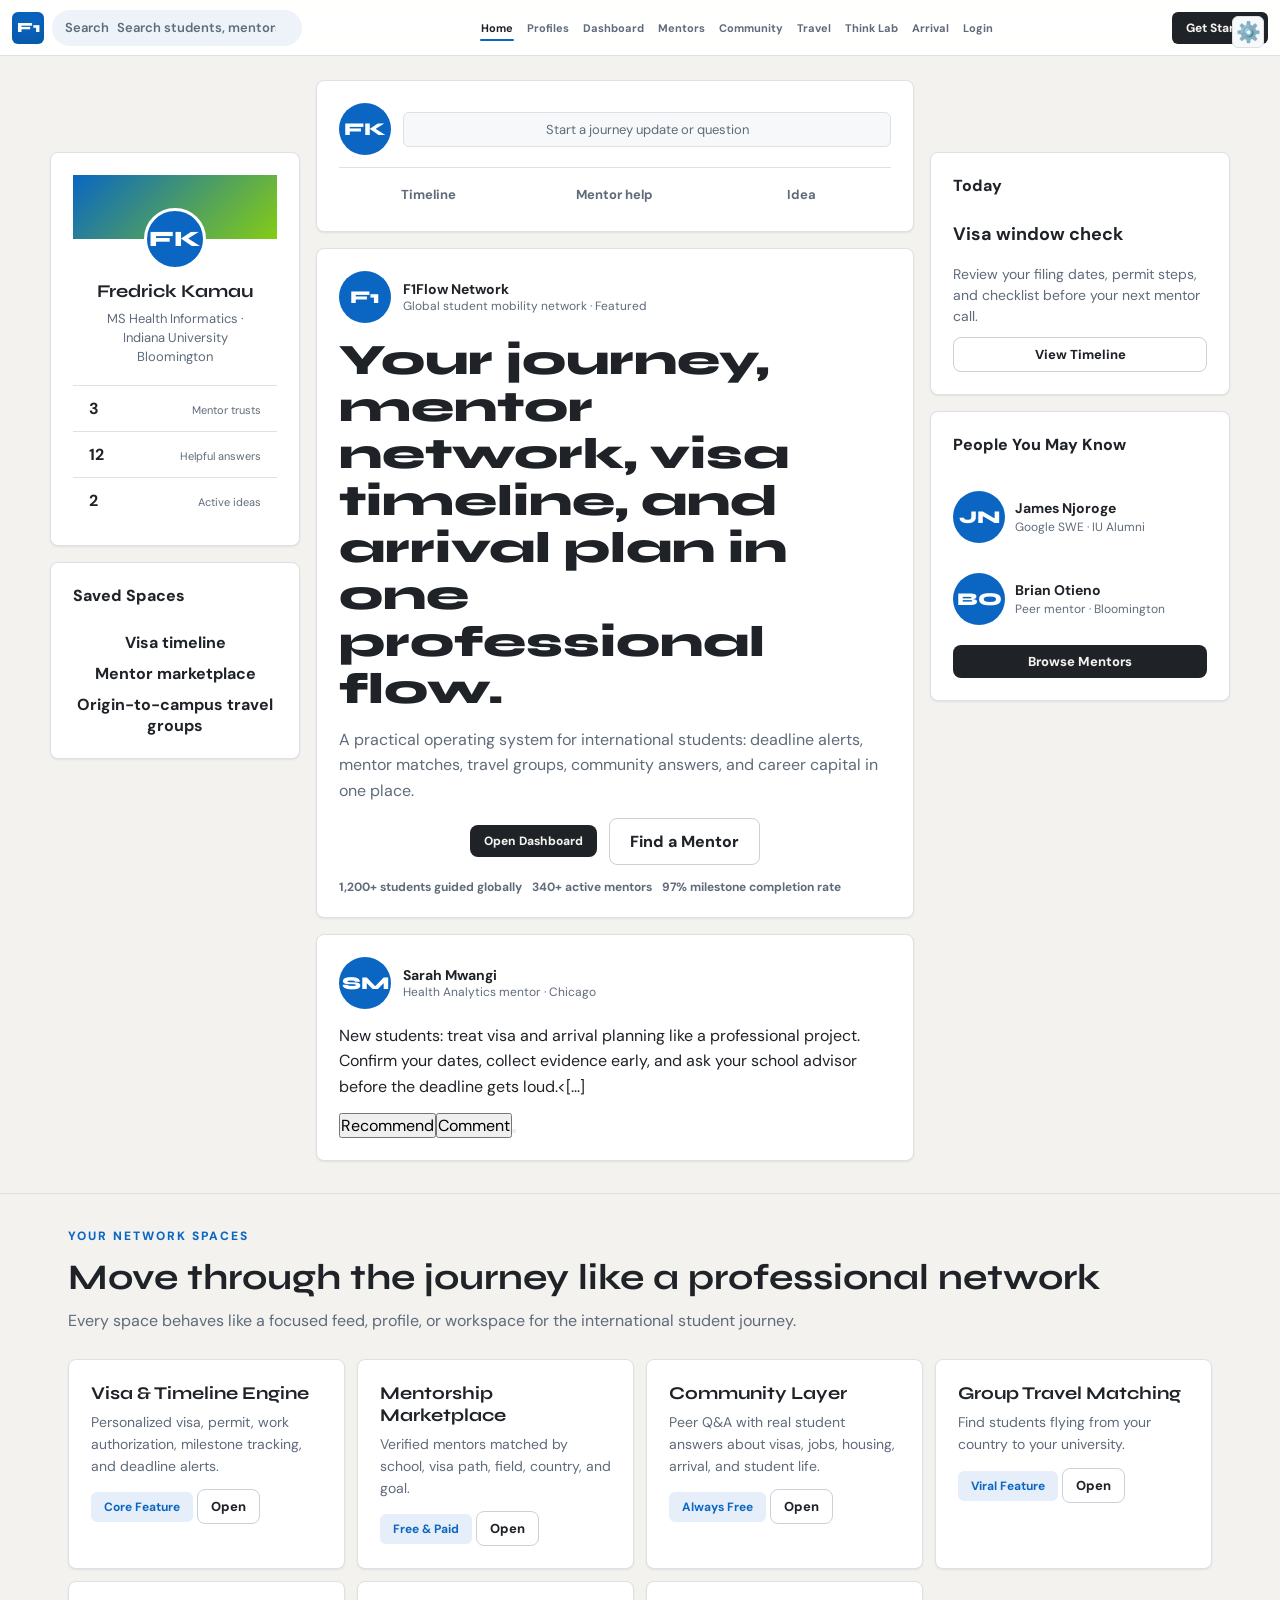
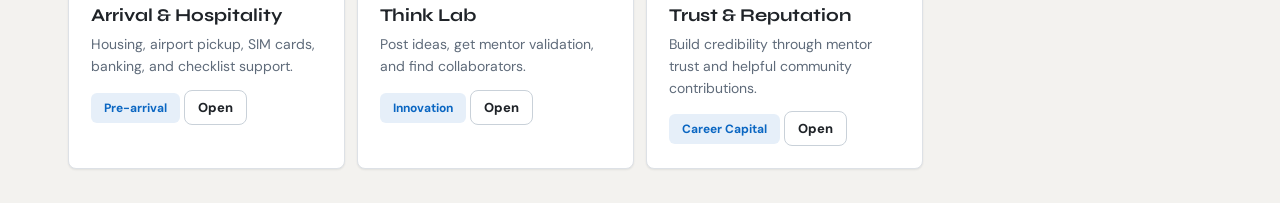
==== commit e5837376: "Add settings icon to all pages and wire up settings navigation" ====
--- a/index.html
+++ b/index.html
@@ -31,12 +31,7 @@
       <button class="nav-link" data-page="login">Login</button>
     </div>
     <div class="nav-actions">
-      <div class="theme-switcher" aria-label="Theme switcher">
-        <button class="theme-option active" data-theme="light">Light</button>
-        <button class="theme-option" data-theme="dim">Dim</button>
-        <button class="theme-option" data-theme="dark">Dark</button>
-        <button class="theme-option" data-theme="teal">Teal</button>
-      </div>
+      <button class="icon-btn nav-settings" id="settings-toggle" aria-label="Settings" title="Settings">⚙️</button>
       <button class="nav-cta" id="open-profile">Get Started</button>
     </div>
   </nav>
